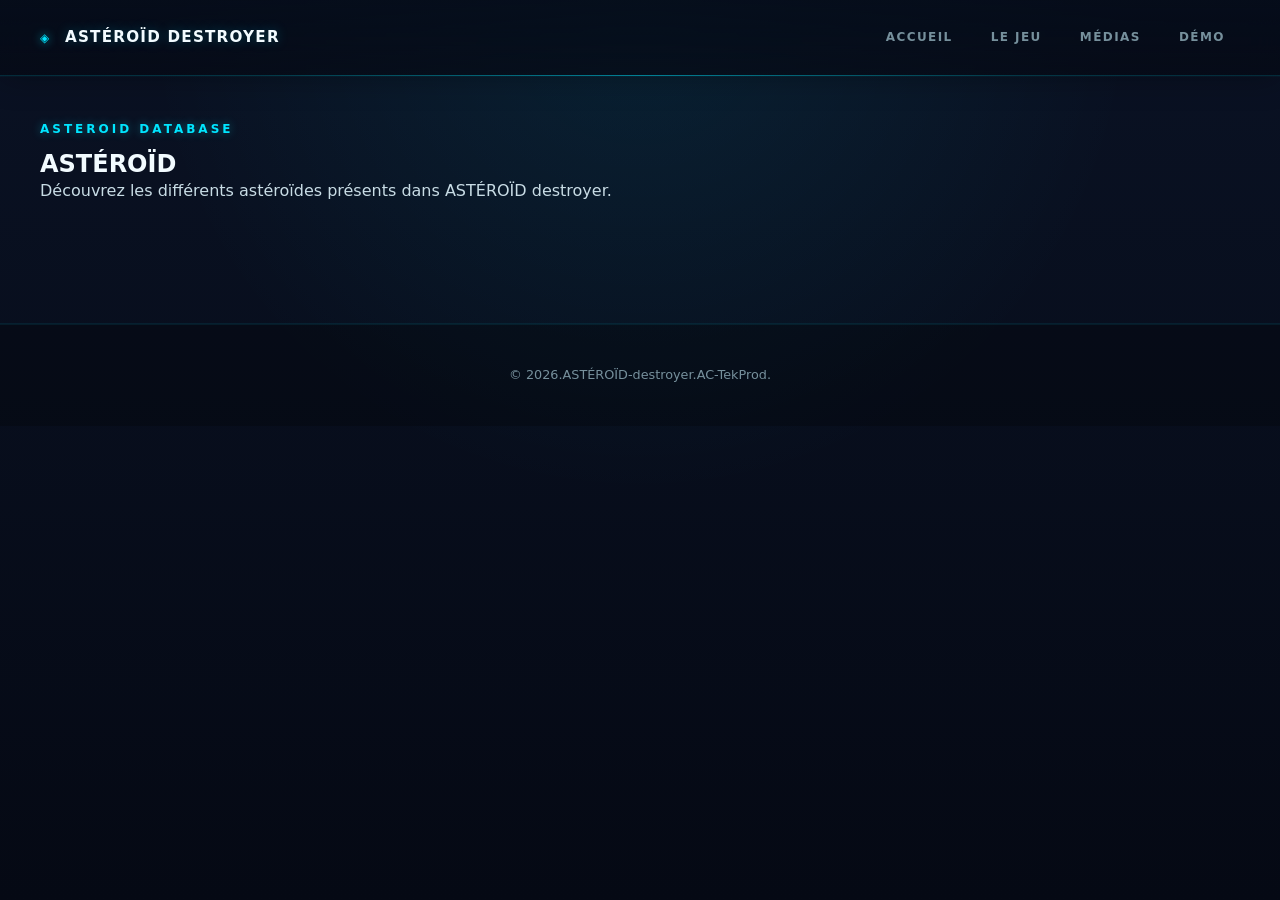
==== asteroid.html @ 6169c310 "Create asteroid.html" ====
<!DOCTYPE html>
<html lang="fr">

<head>

    <meta charset="UTF-8">

    <meta
        name="viewport"
        content="width=device-width, initial-scale=1.0"
    >

    <meta
        name="description"
        content="Découvrez les éléments et l'univers des astéroïdes d'Astéroïd Destroyer."
    >

    <title>Astéroïdes — ASTÉROÏD destroyer</title>

    <link
        rel="stylesheet"
        href="css/style.css"
    >

    <link
        rel="stylesheet"
        href="css/responsive.css"
    >

</head>


<body>

    <!-- NAVIGATION -->

    <header id="header">

        <nav class="navbar">

            <a
                href="index.html"
                class="logo"
            >
                ASTÉROÏD destroyer
            </a>


            <button
                class="menu-toggle"
                type="button"
                aria-label="Ouvrir le menu"
                aria-expanded="false"
                aria-controls="main-menu"
            >
                <span></span>
                <span></span>
                <span></span>
            </button>


            <div
                class="nav-menu"
                id="main-menu"
            >

                <a
                    href="index.html"
                    class="nav-link"
                >
                    Accueil
                </a>

                <a
                    href="jeu.html"
                    class="nav-link"
                >
                    Le jeu
                </a>

                <a
                    href="medias.html"
                    class="nav-link"
                >
                    Médias
                </a>

                <a
                    href="demo.html"
                    class="nav-link"
                >
                    Démo
                </a>

            </div>

        </nav>

    </header>


    <!-- CONTENU -->

    <main>

        <section id="asteroid-page">

            <div class="section-content">

                <p class="section-label">
                    ASTEROID DATABASE
                </p>

                <h1>
                    ASTÉROÏD
                </h1>

                <p>
                    Découvrez les différents
                    astéroïdes présents dans
                    ASTÉROÏD destroyer.
                </p>

            </div>

        </section>

    </main>


    <!-- FOOTER -->

    <footer id="footer">

        <p>
            © 2026.ASTÉROÏD-destroyer.AC-TekProd.
        </p>

    </footer>


    <script
        type="module"
        src="js/main.js"
    ></script>

</body>

</html>
---- css/style.css ----
/* =========================================================
   ASTEROIDE.DESTROYER
   DESIGN GLOBAL
   ========================================================= */


/* =========================================================
   1. VARIABLES VISUELLES
   ========================================================= */

:root {

    /* Couleurs principales */
    --color-space: #050914;
    --color-space-light: #0a1224;

    --color-cyan: #00e5ff;
    --color-cyan-light: #8ff7ff;
    --color-cyan-dark: #007c91;

    --color-white: #f2fbff;
    --color-text: #c8dce5;
    --color-text-muted: #76909c;

    /* Astéroïdes */
    --color-asteroid: #ff6a00;
    --color-asteroid-light: #ffb347;

    /* Danger */
    --color-danger: #ff304f;
    --color-danger-light: #ff6b7f;

    /* Bonus */
    --color-bonus: #39ff88;
    --color-bonus-light: #9affc2;

    /* Interface */
    --color-border: rgba(0, 229, 255, 0.25);
    --color-border-strong: rgba(0, 229, 255, 0.55);

    --color-glass: rgba(7, 18, 34, 0.72);
    --color-glass-light: rgba(15, 35, 55, 0.55);

    /* Ombres / Glow */
    --glow-cyan:
        0 0 10px rgba(0, 229, 255, 0.35),
        0 0 30px rgba(0, 229, 255, 0.15);

    --glow-danger:
        0 0 10px rgba(255, 48, 79, 0.4),
        0 0 30px rgba(255, 48, 79, 0.15);

    --glow-asteroid:
        0 0 12px rgba(255, 106, 0, 0.4),
        0 0 30px rgba(255, 106, 0, 0.15);

    /* Typographie */
    --font-main:
        Inter,
        system-ui,
        -apple-system,
        BlinkMacSystemFont,
        "Segoe UI",
        sans-serif;

    /* Dimensions */
    --content-width: 1200px;

    --header-height: 76px;

    --radius-small: 6px;
    --radius-medium: 12px;
    --radius-large: 20px;

    /* Transitions */
    --transition-fast: 0.2s ease;
    --transition-normal: 0.35s ease;
}


/* =========================================================
   2. RESET
   ========================================================= */

* {
    margin: 0;
    padding: 0;
    box-sizing: border-box;
}


html {
    scroll-behavior: smooth;
}


body {
    min-height: 100vh;

    background:
        radial-gradient(
            circle at 50% 0%,
            rgba(0, 229, 255, 0.08),
            transparent 45%
        ),
        linear-gradient(
            180deg,
            var(--color-space-light),
            var(--color-space)
        );

    color: var(--color-text);

    font-family: var(--font-main);

    line-height: 1.6;

    overflow-x: hidden;
}


/* =========================================================
   3. ELEMENTS GÉNÉRAUX
   ========================================================= */

img {
    display: block;
    max-width: 100%;
}


a {
    color: inherit;
    text-decoration: none;
}


button,
a {
    -webkit-tap-highlight-color: transparent;
}


button {
    font: inherit;
}


/* =========================================================
   4. CONTENEUR GLOBAL
   ========================================================= */

.section-content {
    width: min(
        calc(100% - 40px),
        var(--content-width)
    );

    margin: 0 auto;
}


/* =========================================================
   5. SECTIONS
   ========================================================= */

main section {
    position: relative;

    padding: 120px 0;

    border-bottom:
        1px solid rgba(0, 229, 255, 0.08);
}


/* =========================================================
   6. TITRES
   ========================================================= */

.section-label {
    margin-bottom: 12px;

    color: var(--color-cyan);

    font-size: 0.75rem;

    font-weight: 700;

    letter-spacing: 0.25em;

    text-transform: uppercase;

    text-shadow:
        0 0 10px rgba(0, 229, 255, 0.4);
}


h1,
h2,
h3 {
    color: var(--color-white);

    line-height: 1.1;
}


h2 {
    margin-bottom: 40px;

    font-size: clamp(
        2rem,
        5vw,
        3.5rem
    );
}


/* =========================================================
   7. BOUTONS
   ========================================================= */

.btn {
    display: inline-flex;

    align-items: center;
    justify-content: center;

    min-height: 48px;

    padding: 12px 24px;

    border:
        1px solid var(--color-border-strong);

    border-radius: var(--radius-small);

    background:
        rgba(0, 229, 255, 0.08);

    color: var(--color-white);

    font-size: 0.85rem;

    font-weight: 700;

    letter-spacing: 0.08em;

    text-transform: uppercase;

    transition:
        background var(--transition-normal),
        border-color var(--transition-normal),
        box-shadow var(--transition-normal),
        transform var(--transition-normal);
}


.btn:hover {
    background:
        rgba(0, 229, 255, 0.16);

    border-color:
        var(--color-cyan);

    box-shadow:
        var(--glow-cyan);

    transform:
        translateY(-2px);
}


.btn-secondary {
    background:
        rgba(255, 255, 255, 0.03);

    border-color:
        rgba(255, 255, 255, 0.18);
}


/* =========================================================
   8. HERO
   ========================================================= */

#hero {
    min-height: 100vh;

    display: flex;

    align-items: center;

    justify-content: center;

    text-align: center;

    overflow: hidden;

    position: relative;

    padding-top: 140px;

    padding-bottom: 100px;

    background:
        radial-gradient(
            circle at 50% 38%,
            rgba(0, 229, 255, 0.13),
            transparent 25%
        ),
        radial-gradient(
            circle at 50% 45%,
            rgba(0, 229, 255, 0.06),
            transparent 48%
        ),
        radial-gradient(
            circle at 15% 80%,
            rgba(0, 229, 255, 0.05),
            transparent 25%
        ),
        radial-gradient(
            circle at 85% 20%,
            rgba(0, 229, 255, 0.04),
            transparent 25%
        );

    isolation: isolate;
}


#hero::before {
    content: "";

    position: absolute;

    top: 50%;
    left: 50%;

    width: 520px;
    height: 520px;

    border:
        1px solid rgba(0, 229, 255, 0.12);

    border-radius: 50%;

    transform:
        translate(-50%, -50%);

    box-shadow:
        0 0 60px rgba(0, 229, 255, 0.06),
        inset 0 0 60px rgba(0, 229, 255, 0.04);

    pointer-events: none;

    z-index: -1;
}


#hero::after {
    content: "";

    position: absolute;

    top: 50%;
    left: 50%;

    width: 760px;
    height: 760px;

    border:
        1px solid rgba(0, 229, 255, 0.04);

    border-radius: 50%;

    transform:
        translate(-50%, -50%);

    box-shadow:
        0 0 100px rgba(0, 229, 255, 0.05);

    pointer-events: none;

    z-index: -1;
}


.hero-content {
    width: min(
        1000px,
        calc(100% - 40px)
    );

    margin: 0 auto;

    position: relative;

    z-index: 2;

    animation:
        hero-enter 1.2s ease-out both;
}


.hero-label {
    margin-bottom: 18px;

    color: var(--color-cyan);

    font-size: 0.8rem;

    font-weight: 700;

    letter-spacing: 0.35em;

    text-transform: uppercase;

    text-shadow:
        0 0 10px rgba(0, 229, 255, 0.6),
        0 0 30px rgba(0, 229, 255, 0.3);
}


.hero-content h1 {
    margin-bottom: 26px;

    color: var(--color-white);

    font-size: clamp(
        3.5rem,
        10vw,
        8rem
    );

    letter-spacing: -0.05em;

    line-height: 0.9;

    text-shadow:
        0 0 15px rgba(0, 229, 255, 0.4),
        0 0 40px rgba(0, 229, 255, 0.25),
        0 0 90px rgba(0, 229, 255, 0.12);

    animation:
        hero-title-glow 4s ease-in-out infinite;
}


.hero-content h1 span {
    display: block;

    line-height: 1;
}


.hero-content h1 span:first-child {
    margin-left: 0;

    font-size: 85%;
}


.hero-content h1 span:last-child {
    margin-top: 4px;

    margin-left: 280px;

    color: var(--color-cyan);

    font-size: 35%;

    letter-spacing: 0.02em;

    text-shadow:
        0 0 10px rgba(0, 229, 255, 0.7),
        0 0 30px rgba(0, 229, 255, 0.5),
        0 0 60px rgba(0, 229, 255, 0.25);
}


.hero-description {
    max-width: 620px;

    margin: 0 auto 28px;

    color: var(--color-text);

    font-size: 1.05rem;

    line-height: 1.8;

    text-shadow:
        0 0 15px rgba(0, 0, 0, 0.5);
}


.hero-gameplay-label {
    margin-bottom: 16px;

    color: var(--color-cyan);

    font-size: 0.7rem;

    font-weight: 700;

    letter-spacing: 0.28em;

    text-transform: uppercase;

    text-shadow:
        0 0 10px rgba(0, 229, 255, 0.6),
        0 0 25px rgba(0, 229, 255, 0.25);
}


.hero-actions {
    display: flex;

    flex-wrap: wrap;

    justify-content: center;

    gap: 14px;

    margin-top: 28px;
}


@keyframes hero-enter {

    from {
        opacity: 0;

        transform:
            translateY(30px)
            scale(0.97);
    }

    to {
        opacity: 1;

        transform:
            translateY(0)
            scale(1);
    }

}


@keyframes hero-title-glow {

    0%,
    100% {
        filter:
            brightness(1);
    }

    50% {
        filter:
            brightness(1.12);
    }

}


@media (max-width: 600px) {

    #hero {
        padding-top: 120px;

        padding-bottom: 80px;
    }


    #hero::before {
        width: 320px;
        height: 320px;
    }


    #hero::after {
        width: 500px;
        height: 500px;
    }


    .hero-content h1 span:last-child {
        margin-left: 160px;
    }


    .hero-description {
        font-size: 0.95rem;
    }

}



/* =========================================================
   9. VIDÉO
   ========================================================= */

.video-placeholder {

    width: 640px;
    height: 360px;

    margin-left: auto;
    margin-right: auto;

}



/* =========================================================
   10. CONCEPT
   ========================================================= */

#concept {
    overflow: hidden;

    background:
        linear-gradient(
            180deg,
            rgba(0, 229, 255, 0.015),
            transparent 35%,
            rgba(0, 229, 255, 0.025)
        );
}


.concept-flow {
    display: grid;

    grid-template-columns:
        repeat(3, 1fr);

    gap: 24px;
}


.concept-item {
    position: relative;

    min-height: 260px;

    padding: 34px 30px;

    overflow: hidden;

    border:
        1px solid var(--color-border);

    border-radius:
        var(--radius-medium);

    background:
        linear-gradient(
            145deg,
            rgba(15, 35, 55, 0.72),
            rgba(5, 15, 28, 0.82)
        );

    backdrop-filter:
        blur(12px);

    -webkit-backdrop-filter:
        blur(12px);

    box-shadow:
        inset 0 1px 0 rgba(255, 255, 255, 0.025),
        0 15px 40px rgba(0, 0, 0, 0.18);

    transition:
        border-color var(--transition-normal),
        box-shadow var(--transition-normal),
        transform var(--transition-normal);
}


.concept-item::before {
    content: "";

    position: absolute;

    top: 0;
    left: 0;

    width: 100%;
    height: 2px;

    background:
        linear-gradient(
            90deg,
            transparent,
            var(--color-cyan),
            transparent
        );

    box-shadow:
        0 0 15px rgba(0, 229, 255, 0.7);

    opacity: 0.35;

    transition:
        opacity var(--transition-normal);
}


.concept-item::after {
    content: "";

    position: absolute;

    right: -80px;
    bottom: -100px;

    width: 220px;
    height: 220px;

    border:
        1px solid rgba(0, 229, 255, 0.08);

    border-radius: 50%;

    box-shadow:
        0 0 40px rgba(0, 229, 255, 0.04);

    pointer-events: none;
}


.concept-item:hover {
    border-color:
        var(--color-border-strong);

    box-shadow:
        var(--glow-cyan),
        inset 0 1px 0 rgba(255, 255, 255, 0.04);

    transform:
        translateY(-8px);
}


.concept-item:hover::before {
    opacity: 1;
}

/* =========================================================
   FONDS DES CARTES CONCEPT
   ========================================================= */

.concept-item {
    background-size: cover;

    background-position: center;

    background-repeat: no-repeat;
}


.concept-asteroid {
    background-image:
        linear-gradient(
            rgba(5, 9, 20, 0.68),
            rgba(5, 9, 20, 0.68)
        ),
        url("../img/icon/asteroid.png");
}


.concept-orbesonic {
    background-image:
        linear-gradient(
            rgba(5, 9, 20, 0.68),
            rgba(5, 9, 20, 0.68)
        ),
        url("../img/icon/orbesonic.png");
}


.concept-defense {
    background-image:
        linear-gradient(
            rgba(5, 9, 20, 0.68),
            rgba(5, 9, 20, 0.68)
        ),
        url("../img/icon/defense.png");
}

/* =========================================================
   EFFET CLIC DES CARTES CONCEPT
   ========================================================= */

.concept-item:active {
    transform: translateY(0) scale(0.98);

    border-color:
        var(--color-cyan);

    box-shadow:
        0 0 10px rgba(0, 229, 255, 0.7),
        0 0 30px rgba(0, 229, 255, 0.3);

    transition:
        transform 0.08s ease,
        box-shadow 0.08s ease,
        border-color 0.08s ease;
}



/* =========================================================
   11. FONCTIONNALITÉS
   ========================================================= */

.features-grid {
    display: grid;

    grid-template-columns:
        repeat(3, 1fr);

    gap: 20px;
}


.feature-card {
    padding: 30px;

    border:
        1px solid var(--color-border);

    background:
        rgba(5, 15, 28, 0.75);

    transition:
        border-color var(--transition-normal),
        box-shadow var(--transition-normal);
}


.feature-card:hover {
    border-color:
        var(--color-cyan);

    box-shadow:
        var(--glow-cyan);
}


.feature-card h3 {
    margin-bottom: 12px;

    color: var(--color-cyan);
}


.feature-card p {
    color: var(--color-text-muted);
}


/* =========================================================
   12. MÉDIAS
   ========================================================= */

.media-preview-grid {
    min-height: 180px;

    margin-bottom: 30px;

    border:
        1px solid var(--color-border);

    border-radius: var(--radius-medium);

    background:
        rgba(0, 229, 255, 0.02);
}


/* =========================================================
   13. DÉMO
   ========================================================= */

#demo-preview {
    text-align: center;
}


#demo-preview .section-content {
    display: flex;

    flex-direction: column;

    align-items: center;
}


#demo-preview p {
    margin-bottom: 30px;

    color: var(--color-text-muted);
}


/* =========================================================
   14. FOOTER
   ========================================================= */

#footer {
    padding: 40px 20px;

    border-top:
        1px solid rgba(0, 229, 255, 0.08);

    background:
        rgba(0, 0, 0, 0.25);

    color: var(--color-text-muted);

    text-align: center;

    font-size: 0.8rem;
}

/* =========================================================
   NAVIGATION
   ========================================================= */

#header {
    position: fixed;

    top: 0;
    left: 0;

    width: 100%;
    height: var(--header-height);

    z-index: 1000;

    border-bottom:
        1px solid rgba(0, 229, 255, 0.14);

    background:
        linear-gradient(
            180deg,
            rgba(5, 12, 25, 0.88),
            rgba(5, 9, 20, 0.72)
        );

    backdrop-filter:
        blur(16px);

    -webkit-backdrop-filter:
        blur(16px);

    box-shadow:
        0 4px 30px rgba(0, 0, 0, 0.25),
        0 1px 0 rgba(0, 229, 255, 0.04);
}

#header::after {
    content: "";

    position: absolute;

    left: 0;
    bottom: -1px;

    width: 100%;
    height: 1px;

    background:
        linear-gradient(
            90deg,
            transparent 0%,
            rgba(0, 229, 255, 0.08) 20%,
            rgba(0, 229, 255, 0.65) 50%,
            rgba(0, 229, 255, 0.08) 80%,
            transparent 100%
        );

    opacity: 0.7;

    pointer-events: none;
}


.navbar {
    width: min(
        calc(100% - 40px),
        var(--content-width)
    );

    height: 100%;

    margin: 0 auto;

    display: flex;

    align-items: center;

    justify-content: space-between;
}


/* LOGO */

.logo {
    position: relative;

    color: var(--color-white);

    font-size: 0.95rem;

    font-weight: 800;

    letter-spacing: 0.08em;

    text-transform: uppercase;

    text-shadow:
        0 0 12px rgba(0, 229, 255, 0.25);

    transition:
        color var(--transition-normal),
        text-shadow var(--transition-normal);
}


.logo::before {
    content: "◈";

    display: inline-block;

    margin-right: 8px;

    color: var(--color-cyan);

    font-size: 0.75rem;

    text-shadow:
        0 0 10px rgba(0, 229, 255, 0.7);
}


.logo:hover {
    color: var(--color-cyan);

    text-shadow:
        var(--glow-cyan);
}


/* MENU */

.nav-menu {
    display: flex;

    align-items: center;

    gap: 8px;
}


.nav-link {
    position: relative;

    display: flex;

    align-items: center;

    min-height: 42px;

    padding: 8px 14px;

    border: 1px solid transparent;

    color: var(--color-text-muted);

    font-size: 0.75rem;

    font-weight: 700;

    letter-spacing: 0.12em;

    text-transform: uppercase;

    transition:
        color var(--transition-normal),
        background var(--transition-normal),
        border-color var(--transition-normal),
        box-shadow var(--transition-normal);
}

.nav-link::after {
    content: "";

    position: absolute;

    left: 14px;
    right: 14px;

    bottom: 2px;

    height: 1px;

    background:
        linear-gradient(
            90deg,
            transparent,
            var(--color-cyan),
            transparent
        );

    box-shadow:
        0 0 8px rgba(0, 229, 255, 0.7);

    transform:
        scaleX(0);

    transform-origin:
        center;

    transition:
        transform var(--transition-normal);
}

.nav-link:hover {
    color: var(--color-white);

    border-color:
        rgba(0, 229, 255, 0.12);

    background:
        rgba(0, 229, 255, 0.035);

    box-shadow:
        inset 0 0 15px rgba(0, 229, 255, 0.025);
}


.nav-link.active {
    color:
        var(--color-cyan);

    text-shadow:
        0 0 10px rgba(0, 229, 255, 0.25);
}


/* MENU MOBILE */

.menu-toggle {
    display: none;

    width: 42px;
    height: 42px;

    padding: 8px;

    border:
        1px solid var(--color-border);

    border-radius:
        var(--radius-small);

    background:
        rgba(0, 229, 255, 0.04);

    color:
        var(--color-white);

    cursor: pointer;
}


.menu-toggle span {
    display: block;

    width: 20px;
    height: 2px;

    margin: 4px auto;

    background:
        var(--color-cyan);

    box-shadow:
        0 0 6px rgba(0, 229, 255, 0.5);

    transition:
        transform var(--transition-normal),
        opacity var(--transition-normal);
}
---- css/responsive.css ----
/* =========================================================
   ASTEROIDE.DESTROYER
   RESPONSIVE DESIGN
   ========================================================= */


/* =========================================================
   TABLETTE
   ========================================================= */

@media (max-width: 900px) {

    main section {
        padding: 90px 0;
    }

    .concept-flow,
    .features-grid {
        grid-template-columns: 1fr;
    }

    .hero-content h1 {
        font-size: clamp(
            2.8rem,
            10vw,
            5rem
        );
    }
}


/* =========================================================
   MOBILE
   ========================================================= */

@media (max-width: 600px) {

    .section-content {
        width: min(
            calc(100% - 28px),
            var(--content-width)
        );
    }

    main section {
        padding: 70px 0;
    }


    /* HERO */

    #hero {
        min-height: calc(100svh - 60px);
    }

    .hero-content {
        width:
            calc(100% - 28px);
    }

    .hero-content h1 {
        font-size: clamp(
            2.5rem,
            13vw,
            4rem
        );

        word-break: break-word;
    }

    .hero-label {
        font-size: 0.7rem;

        letter-spacing: 0.2em;
    }

    .hero-description {
        font-size: 0.95rem;
    }


    /* BOUTONS */

    .hero-actions {
        flex-direction: column;

        width: 100%;
    }

    .hero-actions .btn {
        width: 100%;
    }


    /* TITRES */

    h2 {
        margin-bottom: 30px;

        font-size: clamp(
            1.9rem,
            9vw,
            2.7rem
        );
    }


    /* CARTES */

    .concept-item,
    .feature-card {
        padding: 24px;
    }


    /* VIDÉO */

.video-placeholder {
    width: 100%;
    height: auto;

    border-radius:
        var(--radius-small);
}



        /* FOOTER */

    #footer {
        padding:
            30px 15px;
    }

}



/* =========================================================
   TRÈS PETITS ÉCRANS
   ========================================================= */

@media (max-width: 380px) {

    .hero-content h1 {
        font-size: 2.3rem;
    }

    .hero-label {
        font-size: 0.65rem;
    }

    .hero-description {
        font-size: 0.9rem;
    }

    .btn {
        padding:
            11px 18px;

        font-size: 0.75rem;
    }
}


/* =========================================================
   ACCESSIBILITÉ / RÉDUCTION DES ANIMATIONS
   ========================================================= */

@media (prefers-reduced-motion: reduce) {

    html {
        scroll-behavior: auto;
    }

    *,
    *::before,
    *::after {
        animation-duration: 0.01ms !important;
        animation-iteration-count: 1 !important;
        transition-duration: 0.01ms !important;
    }
}

/* =========================================================
   NAVIGATION MOBILE
   ========================================================= */

@media (max-width: 700px) {

    #header {
        height:
            var(--header-height);
    }


    .navbar {
        width:
            calc(100% - 28px);
    }


    .menu-toggle {
        display: block;

        position: relative;

        z-index: 1002;
    }


    .nav-menu {
        position: fixed;

        top: var(--header-height);

        left: 0;

        width: 100%;

        min-height:
            calc(100svh - var(--header-height));

        padding: 30px 20px;

        display: flex;

        flex-direction: column;

        align-items: stretch;

        gap: 8px;

        background:
            rgba(5, 9, 20, 0.96);

        backdrop-filter:
            blur(18px);

        -webkit-backdrop-filter:
            blur(18px);

        border-top:
            1px solid rgba(0, 229, 255, 0.08);

        opacity: 0;

        visibility: hidden;

        pointer-events: none;

        transform:
            translateY(-10px);

        transition:
            opacity var(--transition-normal),
            visibility var(--transition-normal),
            transform var(--transition-normal);
    }


    .nav-menu.is-open {
        opacity: 1;

        visibility: visible;

        pointer-events: auto;

        transform:
            translateY(0);
    }


    .nav-link {
        min-height: 54px;

        padding: 12px 16px;

        border:
            1px solid rgba(0, 229, 255, 0.08);

        border-radius:
            var(--radius-small);

        background:
            rgba(0, 229, 255, 0.025);

        font-size: 0.8rem;
    }


    .nav-link::after {
        display: none;
    }


    .nav-link.active {
        border-color:
            rgba(0, 229, 255, 0.35);

        background:
            rgba(0, 229, 255, 0.08);
    }


    /* Animation du bouton */

    .menu-toggle.is-open span:nth-child(1) {
        transform:
            translateY(6px)
            rotate(45deg);
    }


    .menu-toggle.is-open span:nth-child(2) {
        opacity: 0;
    }


    .menu-toggle.is-open span:nth-child(3) {
        transform:
            translateY(-6px)
            rotate(-45deg);
    }


    /* Empêche le site de défiler
       lorsque le menu est ouvert */

    body.menu-open {
        overflow: hidden;
    }
}
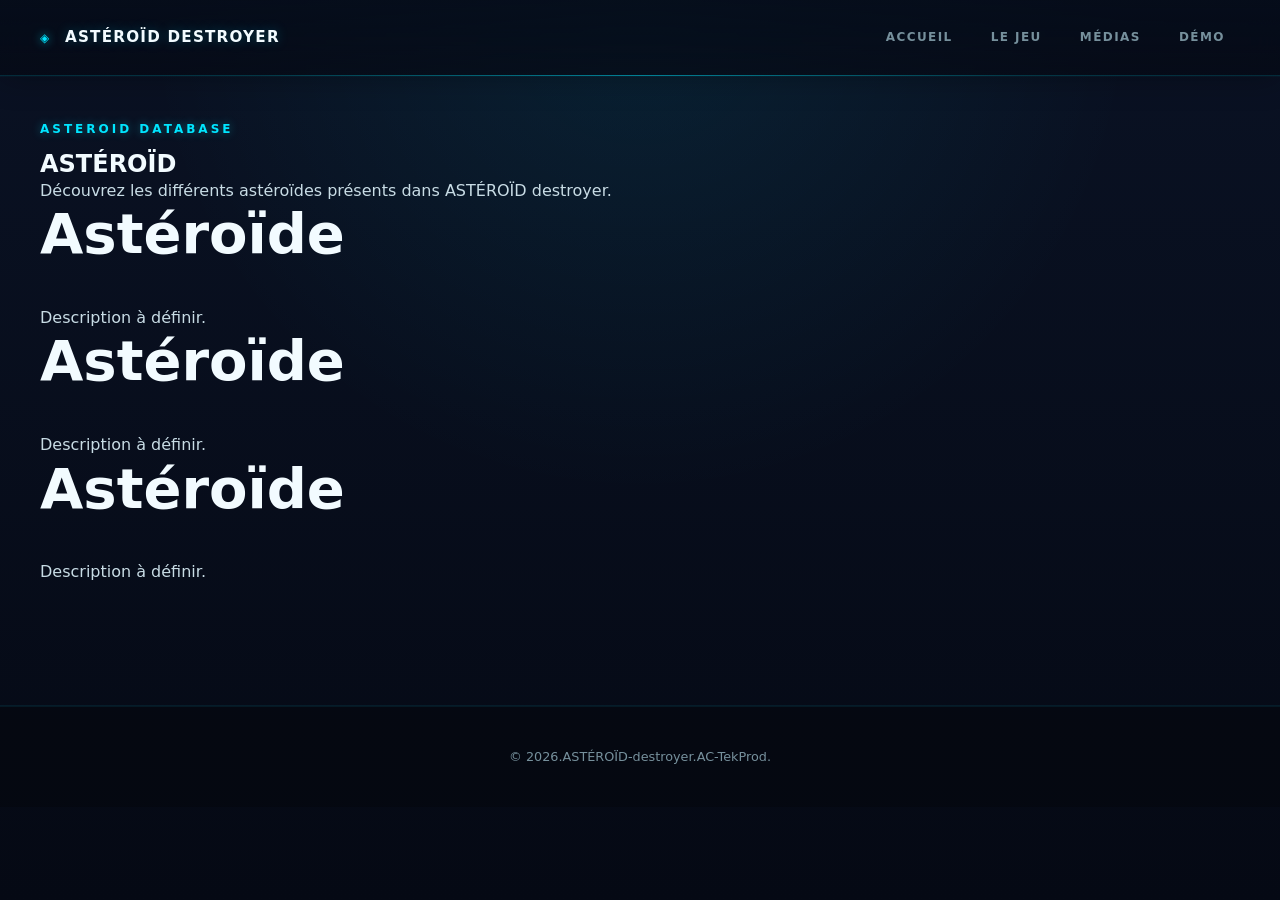
==== commit b8e66a50: "Update asteroid.html" ====
--- a/asteroid.html
+++ b/asteroid.html
@@ -105,25 +105,89 @@
 
         <section id="asteroid-page">
 
-            <div class="section-content">
-
-                <p class="section-label">
-                    ASTEROID DATABASE
-                </p>
-
-                <h1>
-                    ASTÉROÏD
-                </h1>
-
-                <p>
-                    Découvrez les différents
-                    astéroïdes présents dans
-                    ASTÉROÏD destroyer.
-                </p>
-
-            </div>
-
-        </section>
+    <div class="section-content">
+
+        <p class="section-label">
+            ASTEROID DATABASE
+        </p>
+
+        <h1>
+            ASTÉROÏD
+        </h1>
+
+        <p>
+            Découvrez les différents
+            astéroïdes présents dans
+            ASTÉROÏD destroyer.
+        </p>
+
+
+        <div class="asteroid-grid">
+
+            <article class="asteroid-card">
+
+                <div class="asteroid-card-image">
+                </div>
+
+                <div class="asteroid-card-content">
+
+                    <h2>
+                        Astéroïde
+                    </h2>
+
+                    <p>
+                        Description à définir.
+                    </p>
+
+                </div>
+
+            </article>
+
+
+            <article class="asteroid-card">
+
+                <div class="asteroid-card-image">
+                </div>
+
+                <div class="asteroid-card-content">
+
+                    <h2>
+                        Astéroïde
+                    </h2>
+
+                    <p>
+                        Description à définir.
+                    </p>
+
+                </div>
+
+            </article>
+
+
+            <article class="asteroid-card">
+
+                <div class="asteroid-card-image">
+                </div>
+
+                <div class="asteroid-card-content">
+
+                    <h2>
+                        Astéroïde
+                    </h2>
+
+                    <p>
+                        Description à définir.
+                    </p>
+
+                </div>
+
+            </article>
+
+        </div>
+
+    </div>
+
+</section>
 
     </main>
 
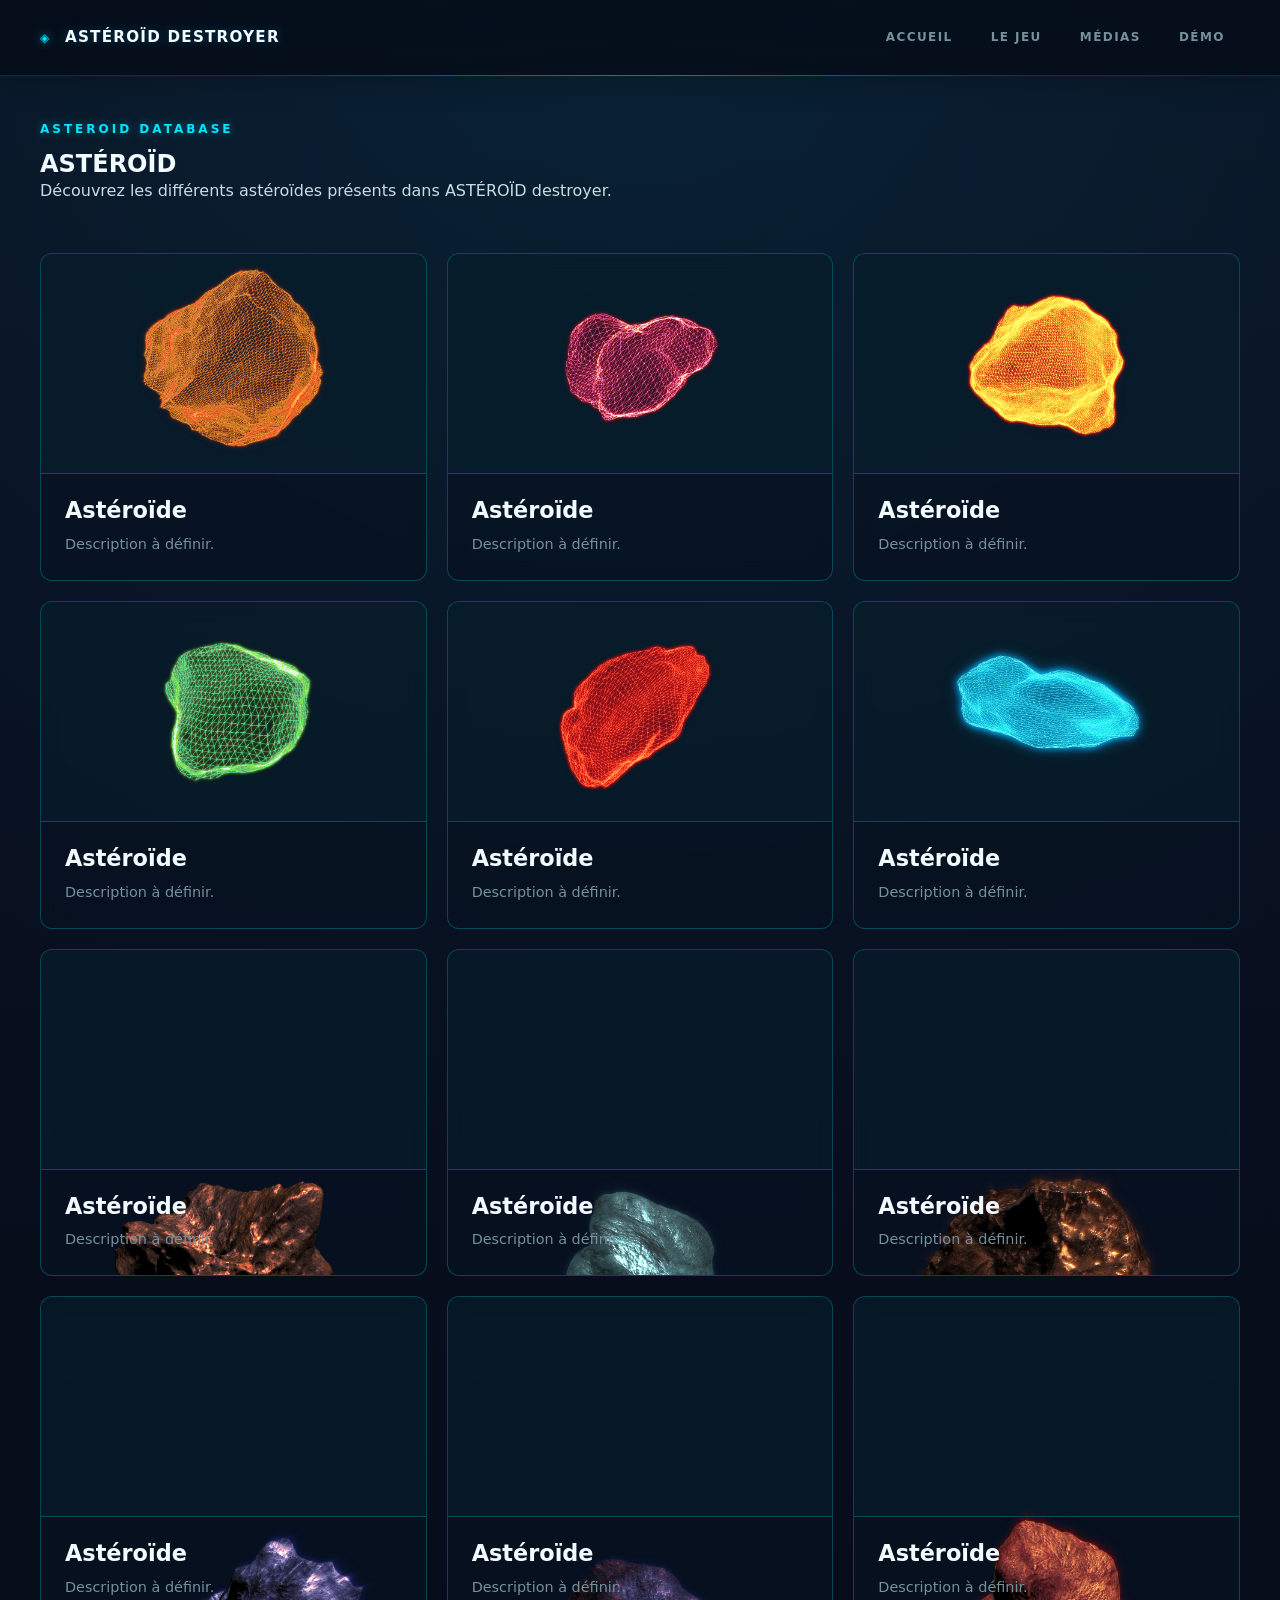
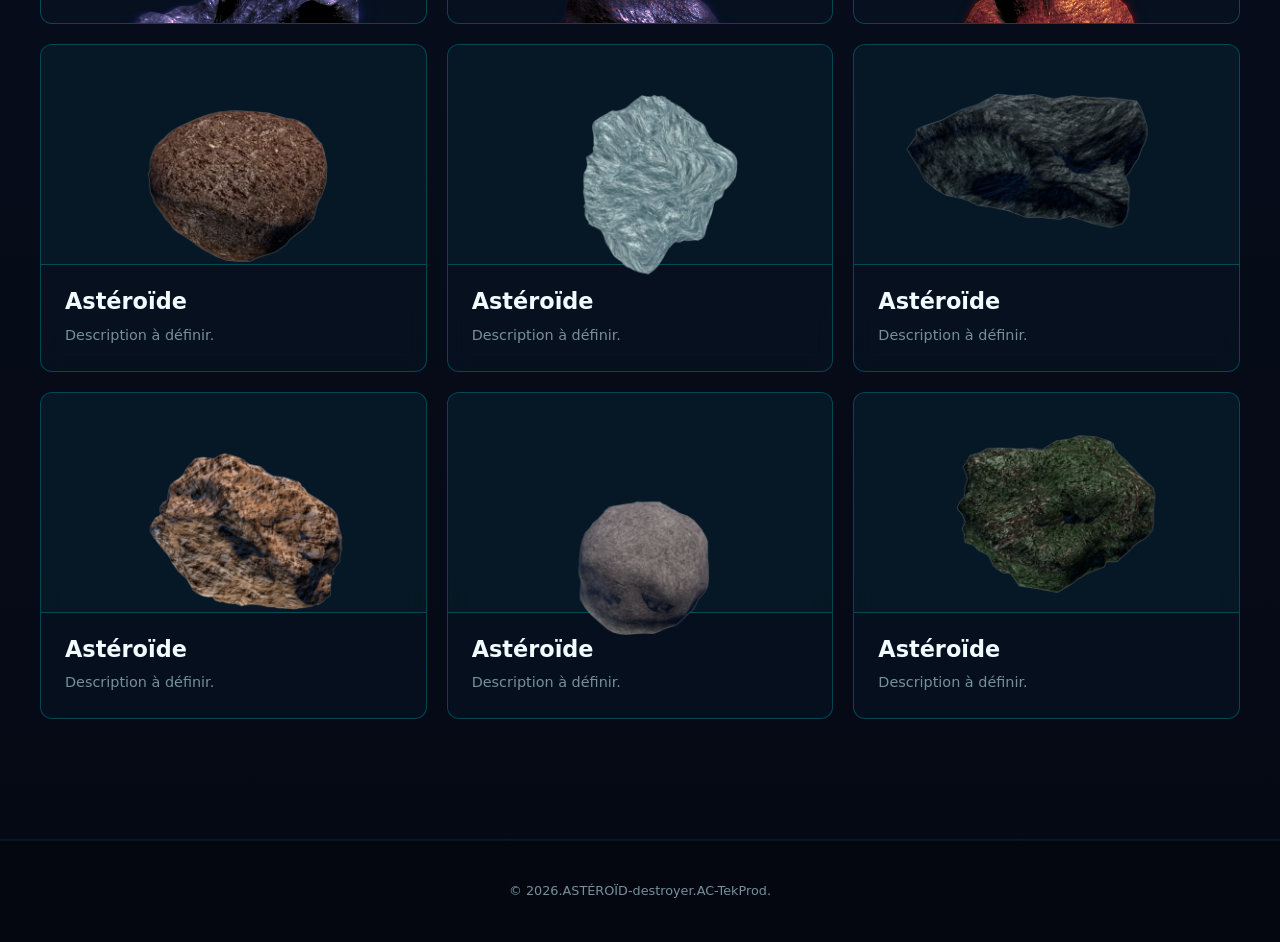
==== commit cb694501: "Update asteroid.html" ====
--- a/asteroid.html
+++ b/asteroid.html
@@ -12,7 +12,7 @@
 
     <meta
         name="description"
-        content="Découvrez les éléments et l'univers des astéroïdes d'Astéroïd Destroyer."
+        content="Découvrez les différents astéroïdes d'Astéroïd Destroyer."
     >
 
     <title>Astéroïdes — ASTÉROÏD destroyer</title>
@@ -105,89 +105,494 @@
 
         <section id="asteroid-page">
 
-    <div class="section-content">
-
-        <p class="section-label">
-            ASTEROID DATABASE
-        </p>
-
-        <h1>
-            ASTÉROÏD
-        </h1>
-
-        <p>
-            Découvrez les différents
-            astéroïdes présents dans
-            ASTÉROÏD destroyer.
-        </p>
-
-
-        <div class="asteroid-grid">
-
-            <article class="asteroid-card">
-
-                <div class="asteroid-card-image">
+            <div class="section-content">
+
+                <p class="section-label">
+                    ASTEROID DATABASE
+                </p>
+
+                <h1>
+                    ASTÉROÏD
+                </h1>
+
+                <p>
+                    Découvrez les différents
+                    astéroïdes présents dans
+                    ASTÉROÏD destroyer.
+                </p>
+
+
+                <div class="asteroid-grid">
+
+                    <article class="asteroid-card">
+
+                        <div class="asteroid-card-image">
+
+                            <img
+                                src="img/meteor/asteroid (1).png"
+                                alt="Astéroïde 1"
+                            >
+
+                        </div>
+
+                        <div class="asteroid-card-content">
+
+                            <h2>
+                                Astéroïde
+                            </h2>
+
+                            <p>
+                                Description à définir.
+                            </p>
+
+                        </div>
+
+                    </article>
+
+
+                    <article class="asteroid-card">
+
+                        <div class="asteroid-card-image">
+
+                            <img
+                                src="img/meteor/asteroid (2).png"
+                                alt="Astéroïde 2"
+                            >
+
+                        </div>
+
+                        <div class="asteroid-card-content">
+
+                            <h2>
+                                Astéroïde
+                            </h2>
+
+                            <p>
+                                Description à définir.
+                            </p>
+
+                        </div>
+
+                    </article>
+
+
+                    <article class="asteroid-card">
+
+                        <div class="asteroid-card-image">
+
+                            <img
+                                src="img/meteor/asteroid (3).png"
+                                alt="Astéroïde 3"
+                            >
+
+                        </div>
+
+                        <div class="asteroid-card-content">
+
+                            <h2>
+                                Astéroïde
+                            </h2>
+
+                            <p>
+                                Description à définir.
+                            </p>
+
+                        </div>
+
+                    </article>
+                    <article class="asteroid-card">
+
+                        <div class="asteroid-card-image">
+
+                            <img
+                                src="img/meteor/asteroid (4).png"
+                                alt="Astéroïde 4"
+                            >
+
+                        </div>
+
+                        <div class="asteroid-card-content">
+
+                            <h2>
+                                Astéroïde
+                            </h2>
+
+                            <p>
+                                Description à définir.
+                            </p>
+
+                        </div>
+
+                    </article>
+
+
+                    <article class="asteroid-card">
+
+                        <div class="asteroid-card-image">
+
+                            <img
+                                src="img/meteor/asteroid (5).png"
+                                alt="Astéroïde 5"
+                            >
+
+                        </div>
+
+                        <div class="asteroid-card-content">
+
+                            <h2>
+                                Astéroïde
+                            </h2>
+
+                            <p>
+                                Description à définir.
+                            </p>
+
+                        </div>
+
+                    </article>
+
+
+                    <article class="asteroid-card">
+
+                        <div class="asteroid-card-image">
+
+                            <img
+                                src="img/meteor/asteroid (6).png"
+                                alt="Astéroïde 6"
+                            >
+
+                        </div>
+
+                        <div class="asteroid-card-content">
+
+                            <h2>
+                                Astéroïde
+                            </h2>
+
+                            <p>
+                                Description à définir.
+                            </p>
+
+                        </div>
+
+                    </article>
+
+
+                    <article class="asteroid-card">
+
+                        <div class="asteroid-card-image">
+
+                            <img
+                                src="img/meteor/asteroid (7).png"
+                                alt="Astéroïde 7"
+                            >
+
+                        </div>
+
+                        <div class="asteroid-card-content">
+
+                            <h2>
+                                Astéroïde
+                            </h2>
+
+                            <p>
+                                Description à définir.
+                            </p>
+
+                        </div>
+
+                    </article>
+
+
+                    <article class="asteroid-card">
+
+                        <div class="asteroid-card-image">
+
+                            <img
+                                src="img/meteor/asteroid (8).png"
+                                alt="Astéroïde 8"
+                            >
+
+                        </div>
+
+                        <div class="asteroid-card-content">
+
+                            <h2>
+                                Astéroïde
+                            </h2>
+
+                            <p>
+                                Description à définir.
+                            </p>
+
+                        </div>
+
+                    </article>
+
+
+                    <article class="asteroid-card">
+
+                        <div class="asteroid-card-image">
+
+                            <img
+                                src="img/meteor/asteroid (9).png"
+                                alt="Astéroïde 9"
+                            >
+
+                        </div>
+
+                        <div class="asteroid-card-content">
+
+                            <h2>
+                                Astéroïde
+                            </h2>
+
+                            <p>
+                                Description à définir.
+                            </p>
+
+                        </div>
+
+                    </article>
+
+
+                    <article class="asteroid-card">
+
+                        <div class="asteroid-card-image">
+
+                            <img
+                                src="img/meteor/asteroid (10).png"
+                                alt="Astéroïde 10"
+                            >
+
+                        </div>
+
+                        <div class="asteroid-card-content">
+
+                            <h2>
+                                Astéroïde
+                            </h2>
+
+                            <p>
+                                Description à définir.
+                            </p>
+
+                        </div>
+
+                    </article>
+
+
+                    <article class="asteroid-card">
+
+                        <div class="asteroid-card-image">
+
+                            <img
+                                src="img/meteor/asteroid (11).png"
+                                alt="Astéroïde 11"
+                            >
+
+                        </div>
+
+                        <div class="asteroid-card-content">
+
+                            <h2>
+                                Astéroïde
+                            </h2>
+
+                            <p>
+                                Description à définir.
+                            </p>
+
+                        </div>
+
+                    </article>
+
+
+                    <article class="asteroid-card">
+
+                        <div class="asteroid-card-image">
+
+                            <img
+                                src="img/meteor/asteroid (12).png"
+                                alt="Astéroïde 12"
+                            >
+
+                        </div>
+
+                        <div class="asteroid-card-content">
+
+                            <h2>
+                                Astéroïde
+                            </h2>
+
+                            <p>
+                                Description à définir.
+                            </p>
+
+                        </div>
+
+                    </article>
+                    <article class="asteroid-card">
+
+                        <div class="asteroid-card-image">
+
+                            <img
+                                src="img/meteor/asteroid (13).png"
+                                alt="Astéroïde 13"
+                            >
+
+                        </div>
+
+                        <div class="asteroid-card-content">
+
+                            <h2>
+                                Astéroïde
+                            </h2>
+
+                            <p>
+                                Description à définir.
+                            </p>
+
+                        </div>
+
+                    </article>
+
+
+                    <article class="asteroid-card">
+
+                        <div class="asteroid-card-image">
+
+                            <img
+                                src="img/meteor/asteroid (14).png"
+                                alt="Astéroïde 14"
+                            >
+
+                        </div>
+
+                        <div class="asteroid-card-content">
+
+                            <h2>
+                                Astéroïde
+                            </h2>
+
+                            <p>
+                                Description à définir.
+                            </p>
+
+                        </div>
+
+                    </article>
+
+
+                    <article class="asteroid-card">
+
+                        <div class="asteroid-card-image">
+
+                            <img
+                                src="img/meteor/asteroid (15).png"
+                                alt="Astéroïde 15"
+                            >
+
+                        </div>
+
+                        <div class="asteroid-card-content">
+
+                            <h2>
+                                Astéroïde
+                            </h2>
+
+                            <p>
+                                Description à définir.
+                            </p>
+
+                        </div>
+
+                    </article>
+
+
+                    <article class="asteroid-card">
+
+                        <div class="asteroid-card-image">
+
+                            <img
+                                src="img/meteor/asteroid (16).png"
+                                alt="Astéroïde 16"
+                            >
+
+                        </div>
+
+                        <div class="asteroid-card-content">
+
+                            <h2>
+                                Astéroïde
+                            </h2>
+
+                            <p>
+                                Description à définir.
+                            </p>
+
+                        </div>
+
+                    </article>
+
+
+                    <article class="asteroid-card">
+
+                        <div class="asteroid-card-image">
+
+                            <img
+                                src="img/meteor/asteroid (17).png"
+                                alt="Astéroïde 17"
+                            >
+
+                        </div>
+
+                        <div class="asteroid-card-content">
+
+                            <h2>
+                                Astéroïde
+                            </h2>
+
+                            <p>
+                                Description à définir.
+                            </p>
+
+                        </div>
+
+                    </article>
+
+
+                    <article class="asteroid-card">
+
+                        <div class="asteroid-card-image">
+
+                            <img
+                                src="img/meteor/asteroid (18).png"
+                                alt="Astéroïde 18"
+                            >
+
+                        </div>
+
+                        <div class="asteroid-card-content">
+
+                            <h2>
+                                Astéroïde
+                            </h2>
+
+                            <p>
+                                Description à définir.
+                            </p>
+
+                        </div>
+
+                    </article>
+
+
                 </div>
 
-                <div class="asteroid-card-content">
-
-                    <h2>
-                        Astéroïde
-                    </h2>
-
-                    <p>
-                        Description à définir.
-                    </p>
-
-                </div>
-
-            </article>
-
-
-            <article class="asteroid-card">
-
-                <div class="asteroid-card-image">
-                </div>
-
-                <div class="asteroid-card-content">
-
-                    <h2>
-                        Astéroïde
-                    </h2>
-
-                    <p>
-                        Description à définir.
-                    </p>
-
-                </div>
-
-            </article>
-
-
-            <article class="asteroid-card">
-
-                <div class="asteroid-card-image">
-                </div>
-
-                <div class="asteroid-card-content">
-
-                    <h2>
-                        Astéroïde
-                    </h2>
-
-                    <p>
-                        Description à définir.
-                    </p>
-
-                </div>
-
-            </article>
-
-        </div>
-
-    </div>
-
-</section>
+            </div>
+
+        </section>
 
     </main>
 
--- a/css/style.css
+++ b/css/style.css
@@ -1197,3 +1197,93 @@
         transform var(--transition-normal),
         opacity var(--transition-normal);
 }
+
+ /* =========================================================
+   ASTEROID DATABASE
+   ========================================================= */
+
+.asteroid-grid {
+    display: grid;
+
+    grid-template-columns:
+        repeat(3, 1fr);
+
+    gap: 20px;
+
+    margin-top: 50px;
+}
+
+
+.asteroid-card {
+    position: relative;
+
+    padding: 0;
+
+    overflow: hidden;
+
+    border:
+        1px solid var(--color-border);
+
+    border-radius:
+        var(--radius-medium);
+
+    background:
+        var(--color-glass);
+
+    backdrop-filter:
+        blur(10px);
+
+    -webkit-backdrop-filter:
+        blur(10px);
+
+    transition:
+        border-color var(--transition-normal),
+        box-shadow var(--transition-normal),
+        transform var(--transition-normal);
+}
+
+
+.asteroid-card:hover {
+    border-color:
+        var(--color-border-strong);
+
+    box-shadow:
+        var(--glow-cyan);
+
+    transform:
+        translateY(-4px);
+}
+
+
+.asteroid-card-image {
+    width: 100%;
+
+    height: 220px;
+
+    background:
+        rgba(0, 229, 255, 0.03);
+
+    border-bottom:
+        1px solid var(--color-border);
+}
+
+
+.asteroid-card-content {
+    padding: 24px;
+}
+
+
+.asteroid-card-content h2 {
+    margin-bottom: 10px;
+
+    color: var(--color-white);
+
+    font-size: 1.4rem;
+}
+
+
+.asteroid-card-content p {
+    color: var(--color-text-muted);
+
+    font-size: 0.9rem;
+}
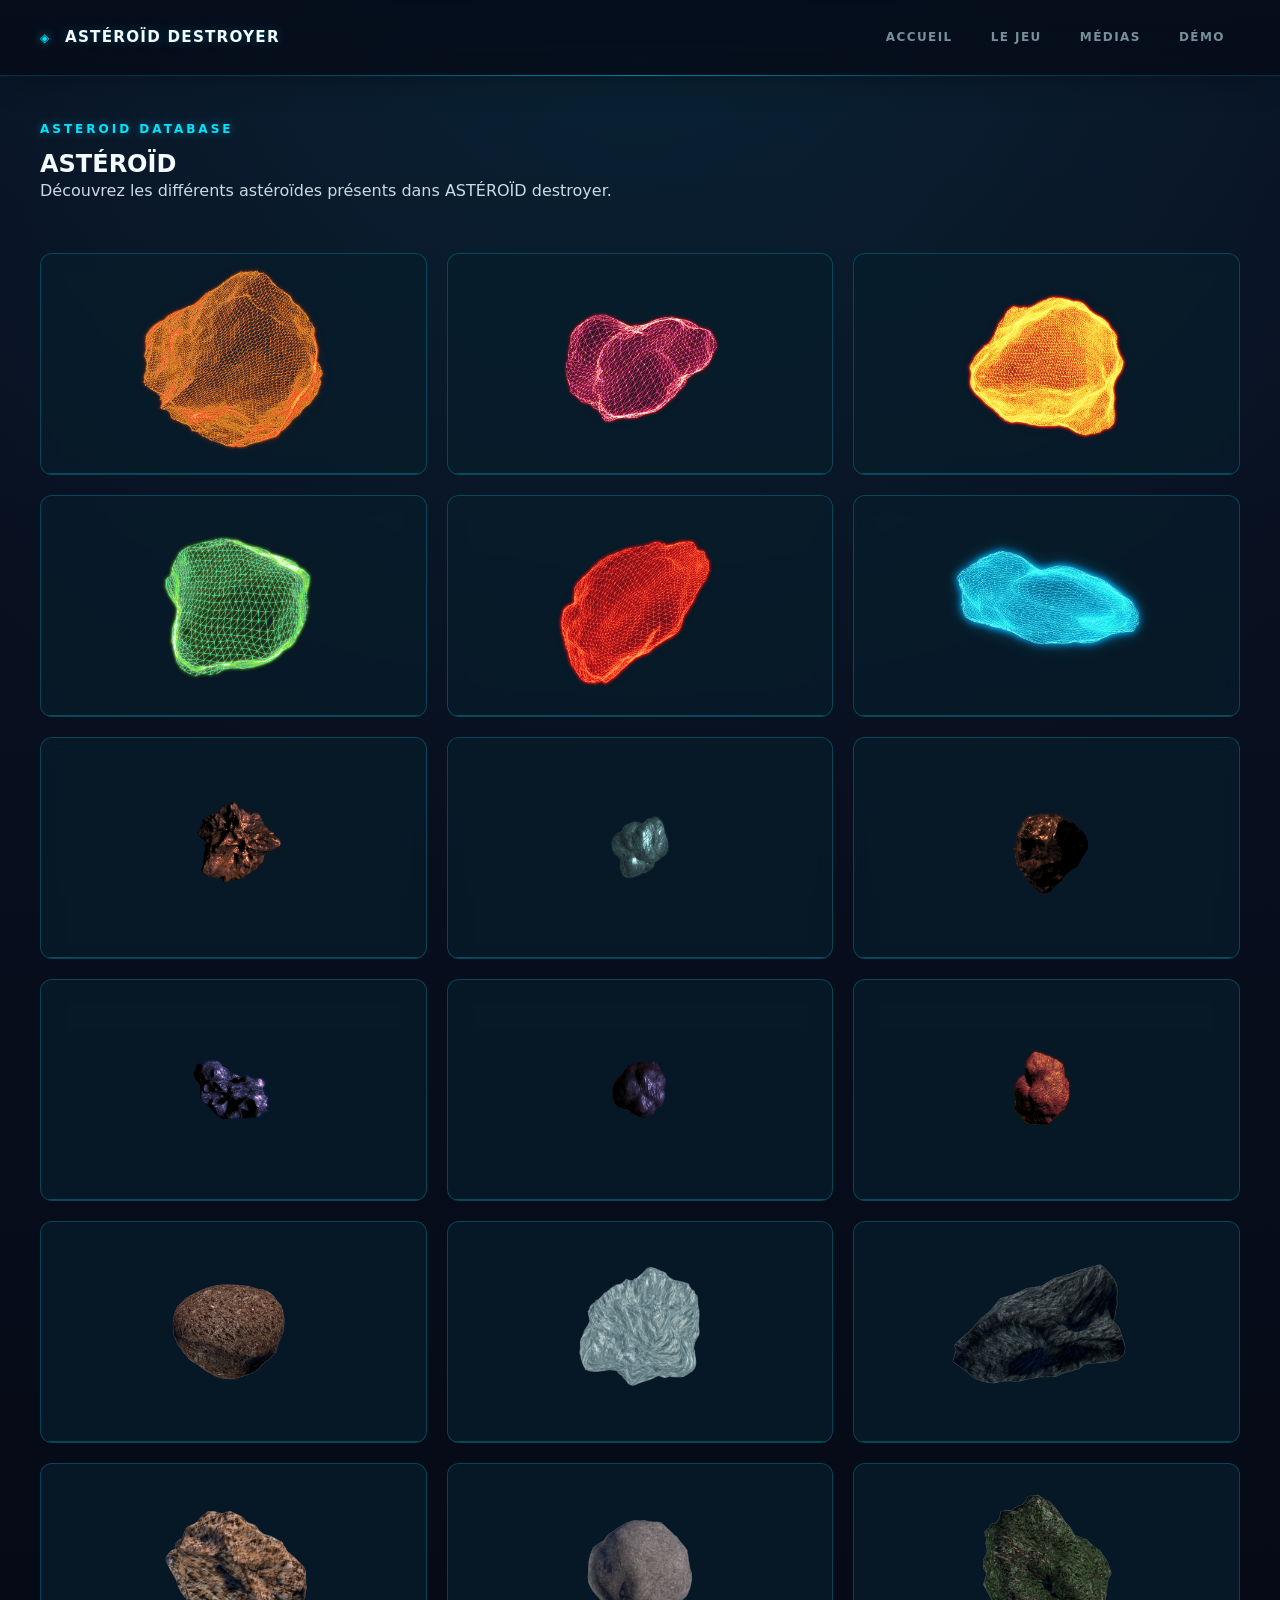
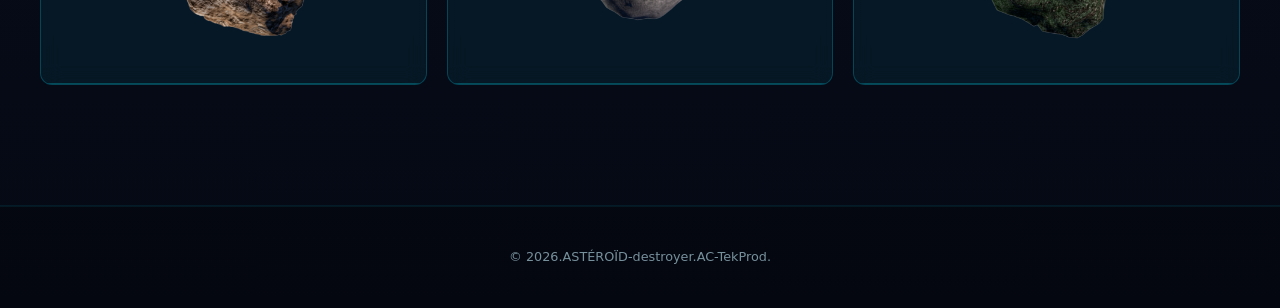
==== commit 7be45784: "Update asteroid.html" ====
--- a/asteroid.html
+++ b/asteroid.html
@@ -135,17 +135,6 @@
 
                         </div>
 
-                        <div class="asteroid-card-content">
-
-                            <h2>
-                                Astéroïde
-                            </h2>
-
-                            <p>
-                                Description à définir.
-                            </p>
-
-                        </div>
 
                     </article>
 
@@ -161,17 +150,6 @@
 
                         </div>
 
-                        <div class="asteroid-card-content">
-
-                            <h2>
-                                Astéroïde
-                            </h2>
-
-                            <p>
-                                Description à définir.
-                            </p>
-
-                        </div>
 
                     </article>
 
@@ -187,17 +165,6 @@
 
                         </div>
 
-                        <div class="asteroid-card-content">
-
-                            <h2>
-                                Astéroïde
-                            </h2>
-
-                            <p>
-                                Description à définir.
-                            </p>
-
-                        </div>
 
                     </article>
                     <article class="asteroid-card">
@@ -211,17 +178,6 @@
 
                         </div>
 
-                        <div class="asteroid-card-content">
-
-                            <h2>
-                                Astéroïde
-                            </h2>
-
-                            <p>
-                                Description à définir.
-                            </p>
-
-                        </div>
 
                     </article>
 
@@ -237,17 +193,6 @@
 
                         </div>
 
-                        <div class="asteroid-card-content">
-
-                            <h2>
-                                Astéroïde
-                            </h2>
-
-                            <p>
-                                Description à définir.
-                            </p>
-
-                        </div>
 
                     </article>
 
@@ -263,17 +208,6 @@
 
                         </div>
 
-                        <div class="asteroid-card-content">
-
-                            <h2>
-                                Astéroïde
-                            </h2>
-
-                            <p>
-                                Description à définir.
-                            </p>
-
-                        </div>
 
                     </article>
 
@@ -289,17 +223,6 @@
 
                         </div>
 
-                        <div class="asteroid-card-content">
-
-                            <h2>
-                                Astéroïde
-                            </h2>
-
-                            <p>
-                                Description à définir.
-                            </p>
-
-                        </div>
 
                     </article>
 
@@ -315,17 +238,6 @@
 
                         </div>
 
-                        <div class="asteroid-card-content">
-
-                            <h2>
-                                Astéroïde
-                            </h2>
-
-                            <p>
-                                Description à définir.
-                            </p>
-
-                        </div>
 
                     </article>
 
@@ -341,17 +253,6 @@
 
                         </div>
 
-                        <div class="asteroid-card-content">
-
-                            <h2>
-                                Astéroïde
-                            </h2>
-
-                            <p>
-                                Description à définir.
-                            </p>
-
-                        </div>
 
                     </article>
 
@@ -367,17 +268,6 @@
 
                         </div>
 
-                        <div class="asteroid-card-content">
-
-                            <h2>
-                                Astéroïde
-                            </h2>
-
-                            <p>
-                                Description à définir.
-                            </p>
-
-                        </div>
 
                     </article>
 
@@ -393,17 +283,6 @@
 
                         </div>
 
-                        <div class="asteroid-card-content">
-
-                            <h2>
-                                Astéroïde
-                            </h2>
-
-                            <p>
-                                Description à définir.
-                            </p>
-
-                        </div>
 
                     </article>
 
@@ -419,17 +298,6 @@
 
                         </div>
 
-                        <div class="asteroid-card-content">
-
-                            <h2>
-                                Astéroïde
-                            </h2>
-
-                            <p>
-                                Description à définir.
-                            </p>
-
-                        </div>
 
                     </article>
                     <article class="asteroid-card">
@@ -443,17 +311,6 @@
 
                         </div>
 
-                        <div class="asteroid-card-content">
-
-                            <h2>
-                                Astéroïde
-                            </h2>
-
-                            <p>
-                                Description à définir.
-                            </p>
-
-                        </div>
 
                     </article>
 
@@ -469,17 +326,6 @@
 
                         </div>
 
-                        <div class="asteroid-card-content">
-
-                            <h2>
-                                Astéroïde
-                            </h2>
-
-                            <p>
-                                Description à définir.
-                            </p>
-
-                        </div>
 
                     </article>
 
@@ -495,17 +341,6 @@
 
                         </div>
 
-                        <div class="asteroid-card-content">
-
-                            <h2>
-                                Astéroïde
-                            </h2>
-
-                            <p>
-                                Description à définir.
-                            </p>
-
-                        </div>
 
                     </article>
 
@@ -521,17 +356,6 @@
 
                         </div>
 
-                        <div class="asteroid-card-content">
-
-                            <h2>
-                                Astéroïde
-                            </h2>
-
-                            <p>
-                                Description à définir.
-                            </p>
-
-                        </div>
 
                     </article>
 
@@ -547,18 +371,6 @@
 
                         </div>
 
-                        <div class="asteroid-card-content">
-
-                            <h2>
-                                Astéroïde
-                            </h2>
-
-                            <p>
-                                Description à définir.
-                            </p>
-
-                        </div>
-
                     </article>
 
 
@@ -573,17 +385,6 @@
 
                         </div>
 
-                        <div class="asteroid-card-content">
-
-                            <h2>
-                                Astéroïde
-                            </h2>
-
-                            <p>
-                                Description à définir.
-                            </p>
-
-                        </div>
 
                     </article>
 
--- a/css/style.css
+++ b/css/style.css
@@ -812,7 +812,6 @@
 }
 
 
-
 /* =========================================================
    11. FONCTIONNALITÉS
    ========================================================= */
@@ -1287,3 +1286,92 @@
 
     font-size: 0.9rem;
 }
+/* =========================================================
+   DATABASE — ORBESONIC / PLATEFORMES
+   ========================================================= */
+
+.orbesonic-grid,
+.plateformes-grid {
+    display: grid;
+    grid-template-columns: repeat(3, 1fr);
+    gap: 2rem;
+    width: 100%;
+}
+
+
+/* =========================================================
+   IMAGES ORBESONIC
+   ========================================================= */
+
+.orbesonic-card-image {
+    position: relative;
+    overflow: hidden;
+}
+
+.orbesonic-card-image img {
+    display: block;
+    width: 100%;
+    height: 100%;
+    object-fit: contain;
+}
+
+
+/* =========================================================
+   TAILLE CARTES ORBESONIC
+   ========================================================= */
+
+.orbesonic-grid {
+    grid-template-columns: repeat(3, 160px);
+    gap: 20px;
+    justify-content: center;
+}
+
+.orbesonic-grid .asteroid-card {
+    width: 160px;
+    height: 160px;
+}
+
+/* =========================================================
+   CENTRAGE IMAGES ORBESONIC
+   ========================================================= */
+
+.orbesonic-grid .asteroid-card-image {
+    width: 100%;
+    height: 160px;
+
+    display: flex;
+
+    align-items: center;
+    justify-content: center;
+}
+
+.orbesonic-grid .asteroid-card-image img {
+    width: 50%;
+    height: 50%;
+
+    margin: 0;
+
+    object-fit: contain;
+}
+
+/* =========================================================
+   IMAGES PLATEFORMES
+   ========================================================= */
+
+.asteroid-card-image {
+    position: relative;
+    overflow: hidden;
+
+    width: 100%;
+    height: 220px;
+}
+
+.asteroid-card-image img {
+    display: block;
+
+    width: 100%;
+    height: 100%;
+
+    object-fit: contain;
+}
+
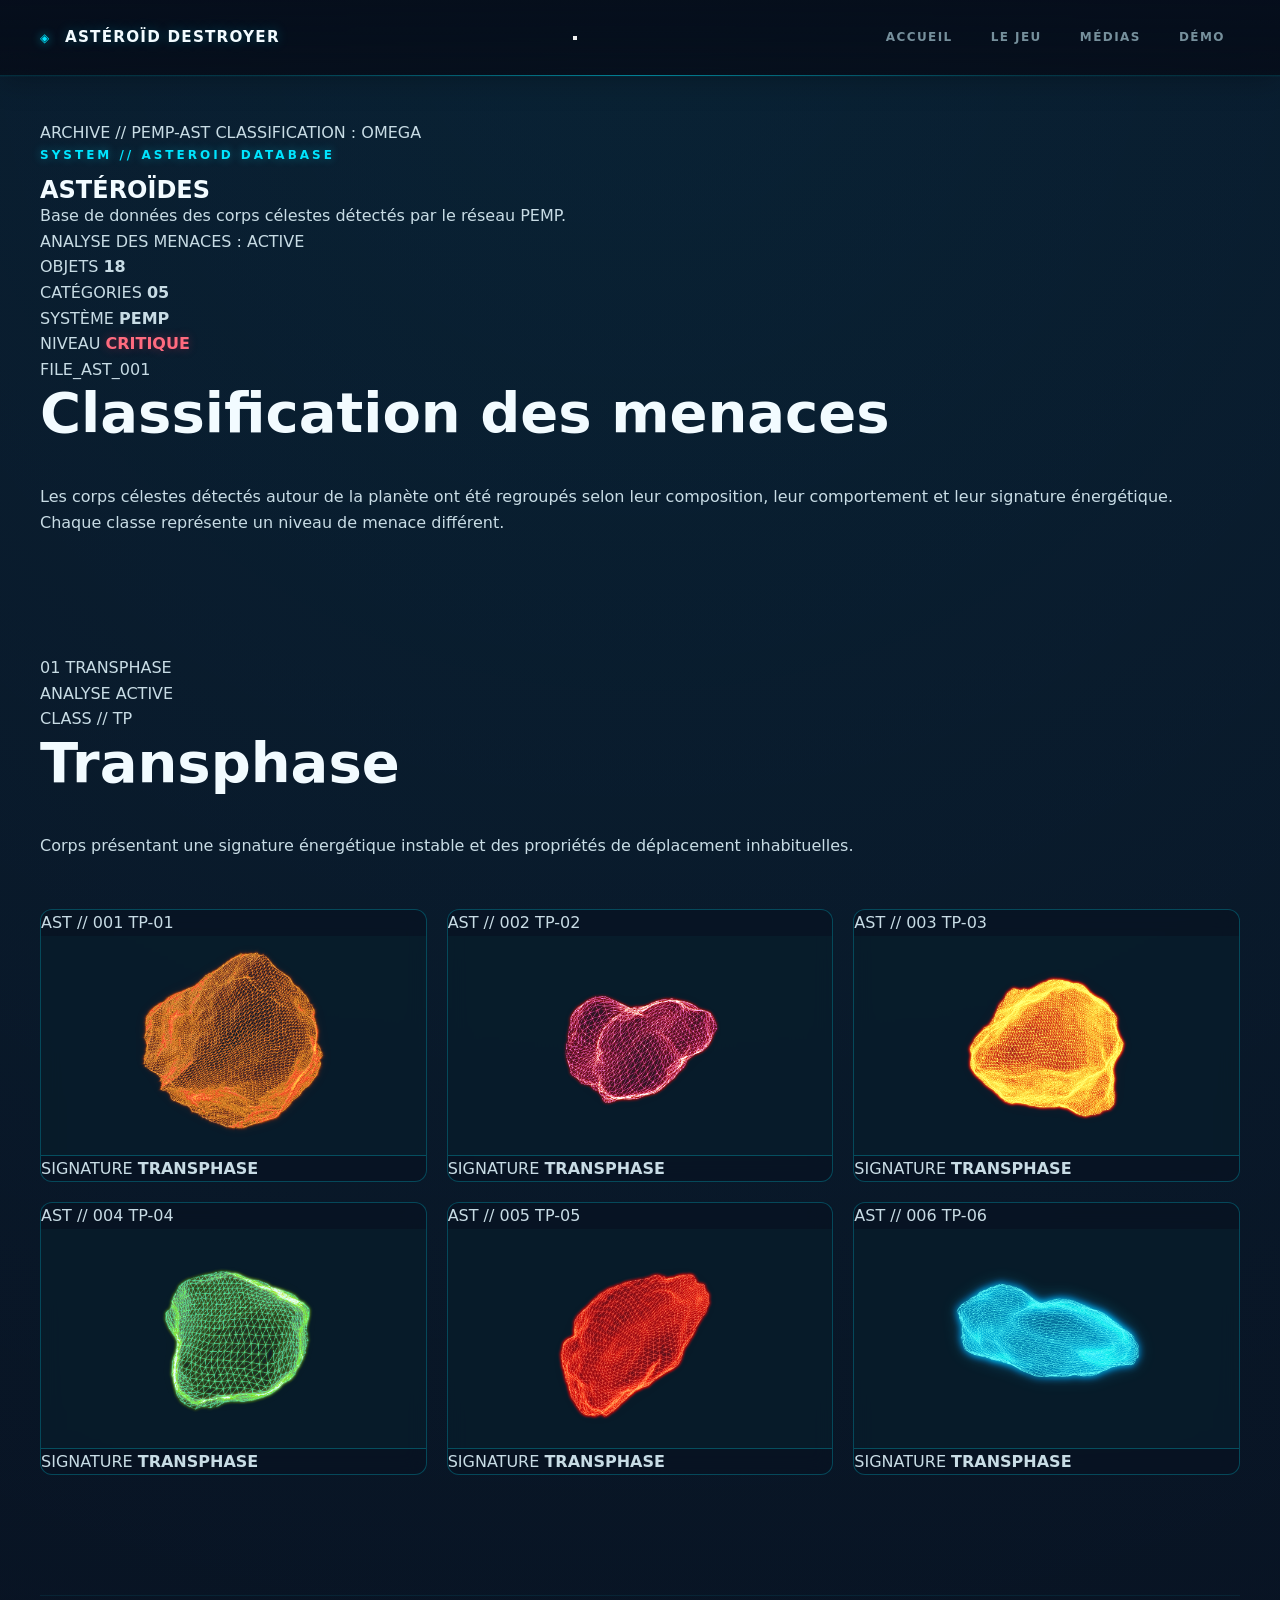
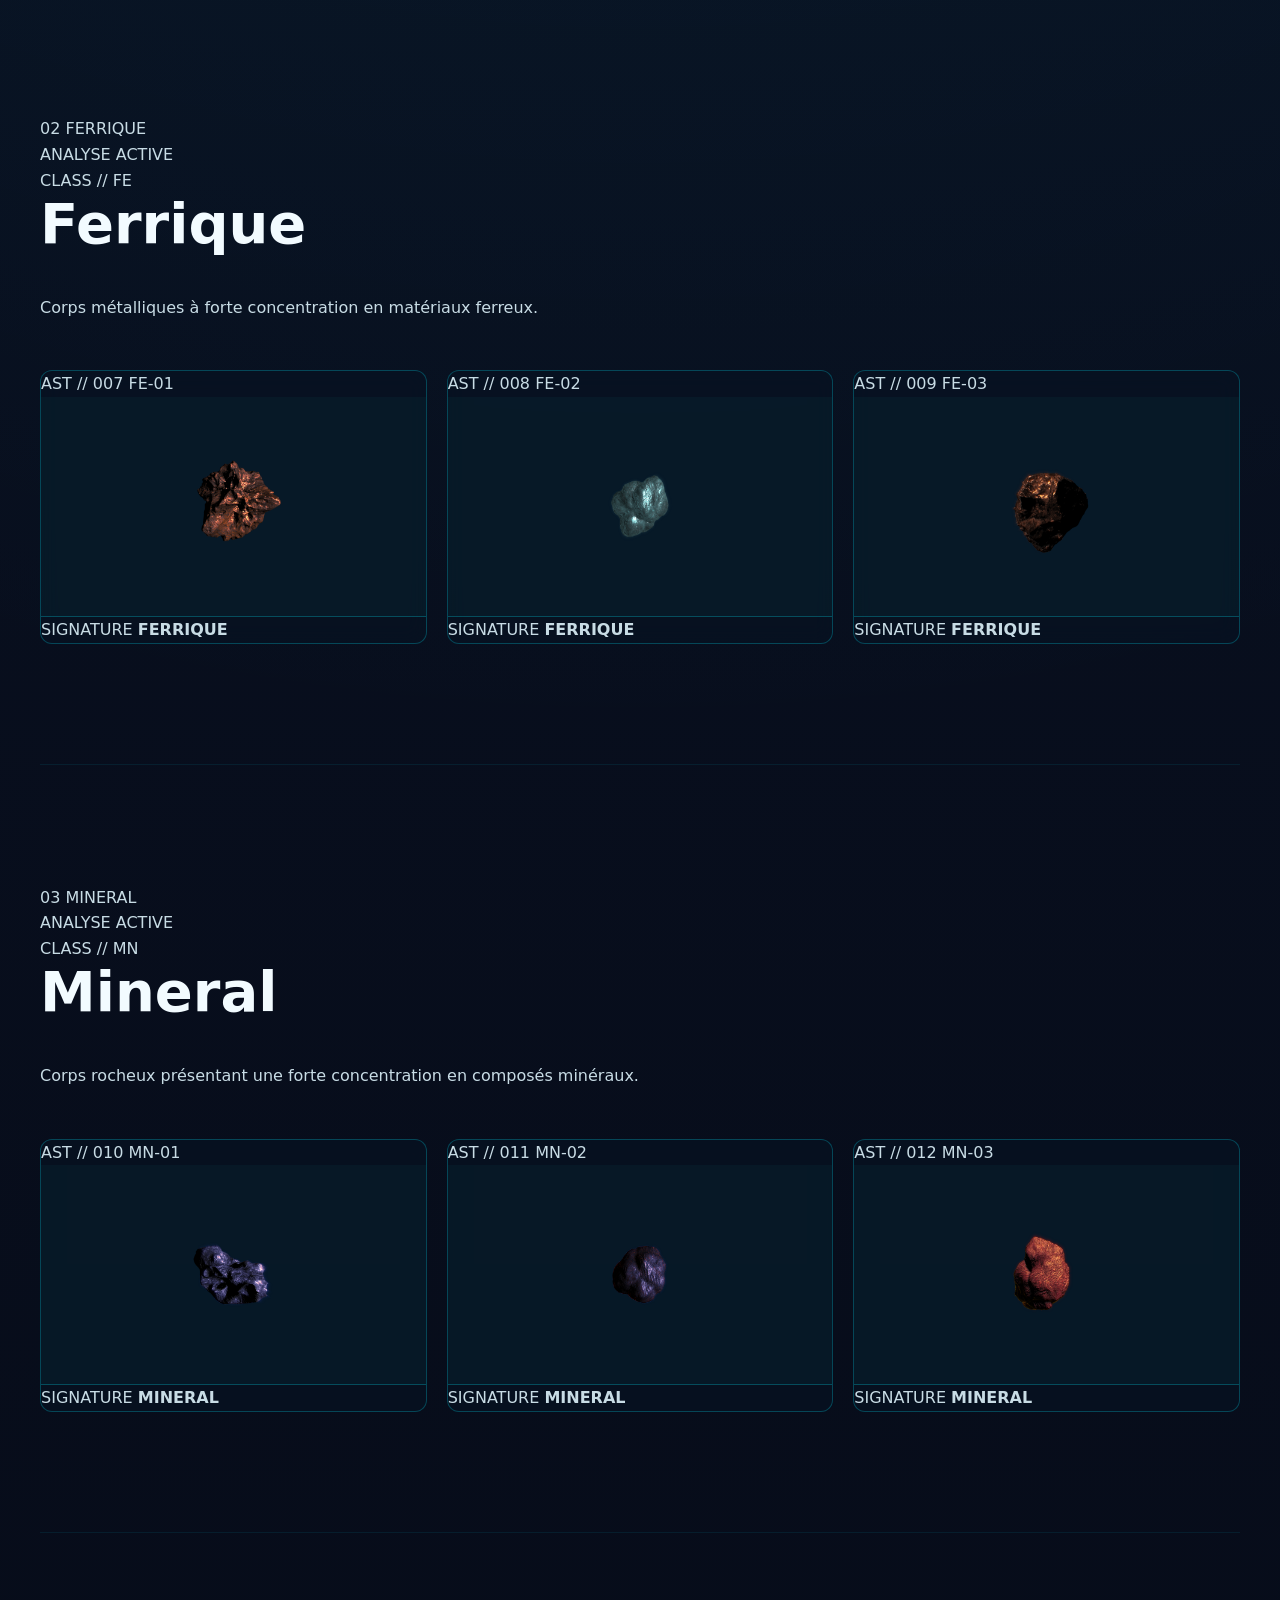
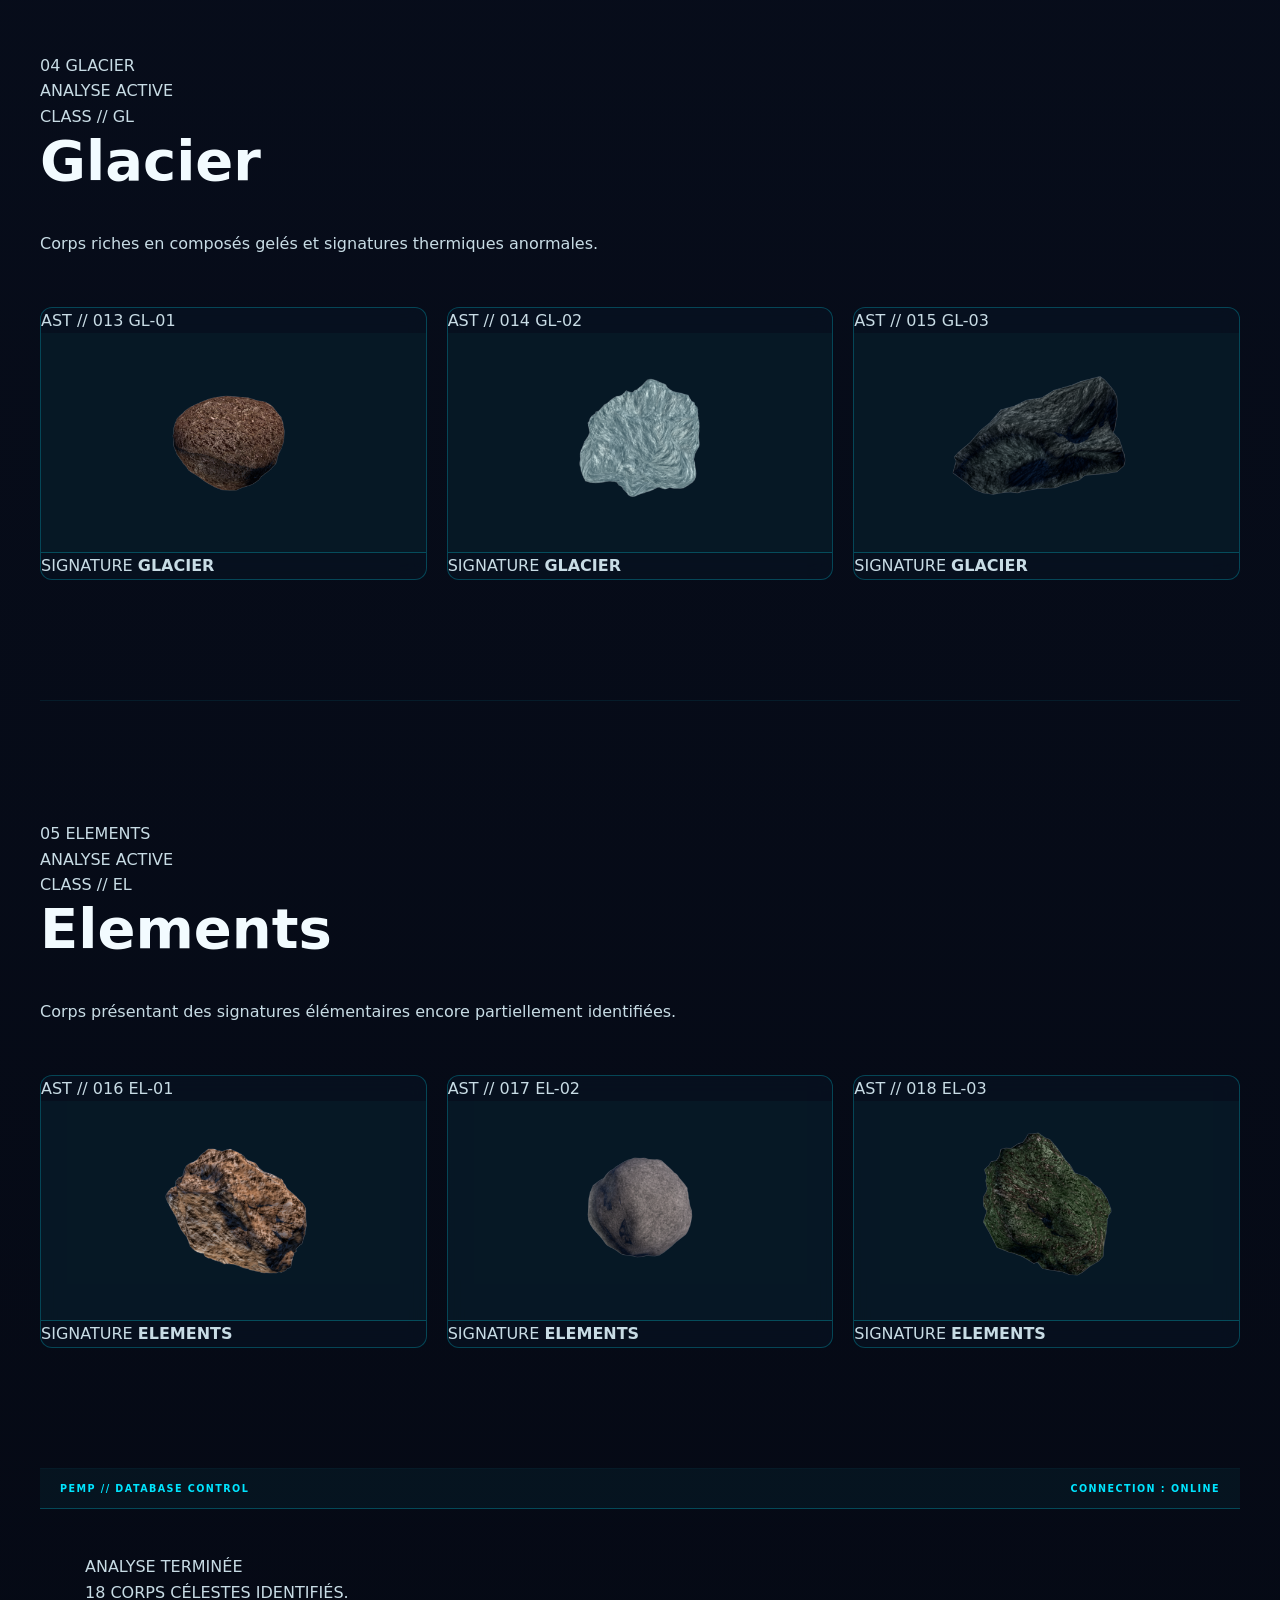
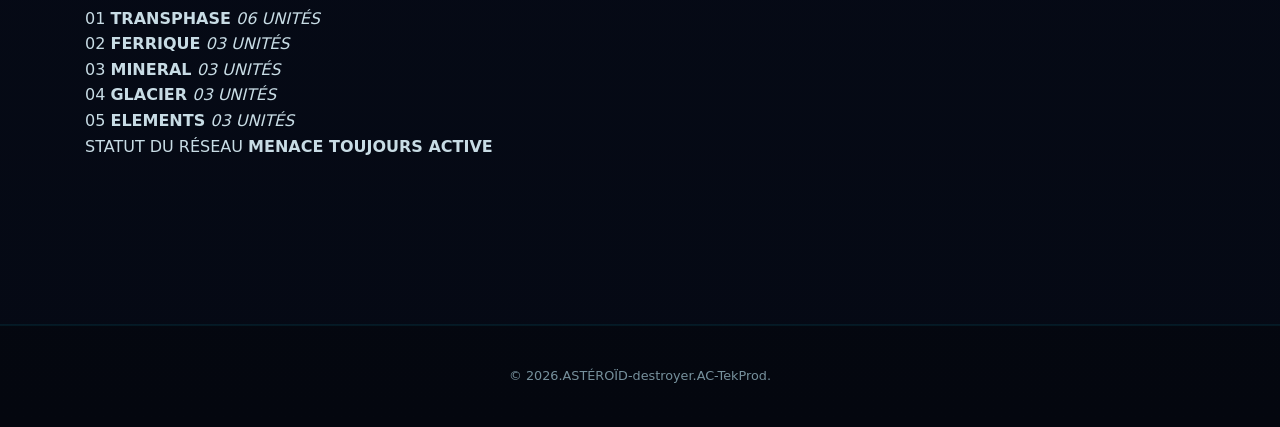
==== commit 851213d7: "Update asteroid.html" ====
--- a/asteroid.html
+++ b/asteroid.html
@@ -12,10 +12,10 @@
 
     <meta
         name="description"
-        content="Découvrez les différents astéroïdes d'Astéroïd Destroyer."
+        content="Base de données classifiée des astéroïdes d'Astéroïd Destroyer."
     >
 
-    <title>Astéroïdes — ASTÉROÏD destroyer</title>
+    <title>Base astéroïdes — ASTÉROÏD destroyer</title>
 
     <link
         rel="stylesheet"
@@ -27,12 +27,20 @@
         href="css/responsive.css"
     >
 
+    <!-- CSS spécifique à la page -->
+    <link
+        rel="stylesheet"
+        href="css/asteroides.css"
+    >
+
 </head>
 
 
 <body>
 
-    <!-- NAVIGATION -->
+    <!-- =====================================================
+         NAVIGATION
+         ===================================================== -->
 
     <header id="header">
 
@@ -99,7 +107,9 @@
     </header>
 
 
-    <!-- CONTENU -->
+    <!-- =====================================================
+         CONTENU
+         ===================================================== -->
 
     <main>
 
@@ -107,290 +117,1122 @@
 
             <div class="section-content">
 
-                <p class="section-label">
-                    ASTEROID DATABASE
-                </p>
-
-                <h1>
-                    ASTÉROÏD
-                </h1>
-
-                <p>
-                    Découvrez les différents
-                    astéroïdes présents dans
-                    ASTÉROÏD destroyer.
-                </p>
-
-
-                <div class="asteroid-grid">
-
-                    <article class="asteroid-card">
-
-                        <div class="asteroid-card-image">
-
-                            <img
-                                src="img/meteor/asteroid (1).png"
-                                alt="Astéroïde 1"
-                            >
-
-                        </div>
-
-
-                    </article>
-
-
-                    <article class="asteroid-card">
-
-                        <div class="asteroid-card-image">
-
-                            <img
-                                src="img/meteor/asteroid (2).png"
-                                alt="Astéroïde 2"
-                            >
-
-                        </div>
-
-
-                    </article>
-
-
-                    <article class="asteroid-card">
-
-                        <div class="asteroid-card-image">
-
-                            <img
-                                src="img/meteor/asteroid (3).png"
-                                alt="Astéroïde 3"
-                            >
-
-                        </div>
-
-
-                    </article>
-                    <article class="asteroid-card">
-
-                        <div class="asteroid-card-image">
-
-                            <img
-                                src="img/meteor/asteroid (4).png"
-                                alt="Astéroïde 4"
-                            >
-
-                        </div>
-
-
-                    </article>
-
-
-                    <article class="asteroid-card">
-
-                        <div class="asteroid-card-image">
-
-                            <img
-                                src="img/meteor/asteroid (5).png"
-                                alt="Astéroïde 5"
-                            >
-
-                        </div>
-
-
-                    </article>
-
-
-                    <article class="asteroid-card">
-
-                        <div class="asteroid-card-image">
-
-                            <img
-                                src="img/meteor/asteroid (6).png"
-                                alt="Astéroïde 6"
-                            >
-
-                        </div>
-
-
-                    </article>
-
-
-                    <article class="asteroid-card">
-
-                        <div class="asteroid-card-image">
-
-                            <img
-                                src="img/meteor/asteroid (7).png"
-                                alt="Astéroïde 7"
-                            >
-
-                        </div>
-
-
-                    </article>
-
-
-                    <article class="asteroid-card">
-
-                        <div class="asteroid-card-image">
-
-                            <img
-                                src="img/meteor/asteroid (8).png"
-                                alt="Astéroïde 8"
-                            >
-
-                        </div>
-
-
-                    </article>
-
-
-                    <article class="asteroid-card">
-
-                        <div class="asteroid-card-image">
-
-                            <img
-                                src="img/meteor/asteroid (9).png"
-                                alt="Astéroïde 9"
-                            >
-
-                        </div>
-
-
-                    </article>
-
-
-                    <article class="asteroid-card">
-
-                        <div class="asteroid-card-image">
-
-                            <img
-                                src="img/meteor/asteroid (10).png"
-                                alt="Astéroïde 10"
-                            >
-
-                        </div>
-
-
-                    </article>
-
-
-                    <article class="asteroid-card">
-
-                        <div class="asteroid-card-image">
-
-                            <img
-                                src="img/meteor/asteroid (11).png"
-                                alt="Astéroïde 11"
-                            >
-
-                        </div>
-
-
-                    </article>
-
-
-                    <article class="asteroid-card">
-
-                        <div class="asteroid-card-image">
-
-                            <img
-                                src="img/meteor/asteroid (12).png"
-                                alt="Astéroïde 12"
-                            >
-
-                        </div>
-
-
-                    </article>
-                    <article class="asteroid-card">
-
-                        <div class="asteroid-card-image">
-
-                            <img
-                                src="img/meteor/asteroid (13).png"
-                                alt="Astéroïde 13"
-                            >
-
-                        </div>
-
-
-                    </article>
-
-
-                    <article class="asteroid-card">
-
-                        <div class="asteroid-card-image">
-
-                            <img
-                                src="img/meteor/asteroid (14).png"
-                                alt="Astéroïde 14"
-                            >
-
-                        </div>
-
-
-                    </article>
-
-
-                    <article class="asteroid-card">
-
-                        <div class="asteroid-card-image">
-
-                            <img
-                                src="img/meteor/asteroid (15).png"
-                                alt="Astéroïde 15"
-                            >
-
-                        </div>
-
-
-                    </article>
-
-
-                    <article class="asteroid-card">
-
-                        <div class="asteroid-card-image">
-
-                            <img
-                                src="img/meteor/asteroid (16).png"
-                                alt="Astéroïde 16"
-                            >
-
-                        </div>
-
-
-                    </article>
-
-
-                    <article class="asteroid-card">
-
-                        <div class="asteroid-card-image">
-
-                            <img
-                                src="img/meteor/asteroid (17).png"
-                                alt="Astéroïde 17"
-                            >
-
-                        </div>
-
-                    </article>
-
-
-                    <article class="asteroid-card">
-
-                        <div class="asteroid-card-image">
-
-                            <img
-                                src="img/meteor/asteroid (18).png"
-                                alt="Astéroïde 18"
-                            >
-
-                        </div>
-
-
-                    </article>
-
+
+                <!-- =================================================
+                     EN-TÊTE DE LA BASE DE DONNÉES
+                     ================================================= -->
+
+                <div class="asteroid-header">
+
+                    <div class="asteroid-header-topline">
+
+                        <span>
+                            ARCHIVE // PEMP-AST
+                        </span>
+
+                        <span>
+                            CLASSIFICATION : OMEGA
+                        </span>
+
+                    </div>
+
+
+                    <p class="section-label">
+                        SYSTEM // ASTEROID DATABASE
+                    </p>
+
+
+                    <h1>
+                        ASTÉROÏDES
+                    </h1>
+
+
+                    <p class="asteroid-header-intro">
+                        Base de données des corps célestes
+                        détectés par le réseau PEMP.
+                    </p>
+
+
+                    <div class="asteroid-status">
+
+                        <span class="status-dot"></span>
+
+                        ANALYSE DES MENACES : ACTIVE
+
+                    </div>
 
                 </div>
 
+
+
+                <!-- =================================================
+                     DOSSIER PRINCIPAL
+                     ================================================= -->
+
+                <div class="asteroid-database">
+
+
+                    <!-- =================================================
+                         MÉTADONNÉES
+                         ================================================= -->
+
+                    <div class="asteroid-meta">
+
+                        <div>
+
+                            <span>
+                                OBJETS
+                            </span>
+
+                            <strong>
+                                18
+                            </strong>
+
+                        </div>
+
+
+                        <div>
+
+                            <span>
+                                CATÉGORIES
+                            </span>
+
+                            <strong>
+                                05
+                            </strong>
+
+                        </div>
+
+
+                        <div>
+
+                            <span>
+                                SYSTÈME
+                            </span>
+
+                            <strong>
+                                PEMP
+                            </strong>
+
+                        </div>
+
+
+                        <div>
+
+                            <span>
+                                NIVEAU
+                            </span>
+
+                            <strong class="danger-text">
+                                CRITIQUE
+                            </strong>
+
+                        </div>
+
+                    </div>
+
+
+
+                    <!-- =================================================
+                         INTRODUCTION
+                         ================================================= -->
+
+                    <div class="asteroid-intro">
+
+                        <span class="asteroid-file-number">
+                            FILE_AST_001
+                        </span>
+
+                        <h2>
+                            Classification des menaces
+                        </h2>
+
+                        <p>
+                            Les corps célestes détectés autour de la planète
+                            ont été regroupés selon leur composition,
+                            leur comportement et leur signature énergétique.
+                        </p>
+
+                        <p class="asteroid-warning">
+                            Chaque classe représente un niveau de menace différent.
+                        </p>
+
+                    </div>
+
+
+
+                    <!-- =================================================
+                         TRANSPHASE
+                         ================================================= -->
+
+                    <section class="asteroid-category category-transphase">
+
+                        <div class="category-header">
+
+                            <div class="category-marker">
+
+                                <span>
+                                    01
+                                </span>
+
+                                TRANSPHASE
+
+                            </div>
+
+
+                            <div class="category-status">
+
+                                <span class="category-status-dot"></span>
+
+                                ANALYSE ACTIVE
+
+                            </div>
+
+                        </div>
+
+
+                        <div class="category-title">
+
+                            <div>
+
+                                <span class="category-code">
+                                    CLASS // TP
+                                </span>
+
+                                <h2>
+                                    Transphase
+                                </h2>
+
+                            </div>
+
+
+                            <p>
+                                Corps présentant une signature énergétique
+                                instable et des propriétés de déplacement
+                                inhabituelles.
+                            </p>
+
+                        </div>
+
+
+                        <div class="asteroid-grid">
+
+
+                            <!-- ASTÉROÏDE 01 -->
+
+                            <article class="asteroid-card">
+
+                                <div class="asteroid-card-top">
+
+                                    <span>
+                                        AST // 001
+                                    </span>
+
+                                    <span>
+                                        TP-01
+                                    </span>
+
+                                </div>
+
+
+                                <div class="asteroid-card-image">
+
+                                    <img
+                                        src="img/meteor/asteroid (1).png"
+                                        alt="Astéroïde Transphase 01"
+                                    >
+
+                                </div>
+
+
+                                <div class="asteroid-card-info">
+
+                                    <span>
+                                        SIGNATURE
+                                    </span>
+
+                                    <strong>
+                                        TRANSPHASE
+                                    </strong>
+
+                                </div>
+
+                            </article>
+
+
+
+                            <!-- ASTÉROÏDE 02 -->
+
+                            <article class="asteroid-card">
+
+                                <div class="asteroid-card-top">
+
+                                    <span>
+                                        AST // 002
+                                    </span>
+
+                                    <span>
+                                        TP-02
+                                    </span>
+
+                                </div>
+
+
+                                <div class="asteroid-card-image">
+
+                                    <img
+                                        src="img/meteor/asteroid (2).png"
+                                        alt="Astéroïde Transphase 02"
+                                    >
+
+                                </div>
+
+
+                                <div class="asteroid-card-info">
+
+                                    <span>
+                                        SIGNATURE
+                                    </span>
+
+                                    <strong>
+                                        TRANSPHASE
+                                    </strong>
+
+                                </div>
+
+                            </article>
+
+
+
+                            <!-- ASTÉROÏDE 03 -->
+
+                            <article class="asteroid-card">
+
+                                <div class="asteroid-card-top">
+
+                                    <span>
+                                        AST // 003
+                                    </span>
+
+                                    <span>
+                                        TP-03
+                                    </span>
+
+                                </div>
+
+
+                                <div class="asteroid-card-image">
+
+                                    <img
+                                        src="img/meteor/asteroid (3).png"
+                                        alt="Astéroïde Transphase 03"
+                                    >
+
+                                </div>
+
+
+                                <div class="asteroid-card-info">
+
+                                    <span>
+                                        SIGNATURE
+                                    </span>
+
+                                    <strong>
+                                        TRANSPHASE
+                                    </strong>
+
+                                </div>
+
+                            </article>
+
+
+
+                            <!-- ASTÉROÏDE 04 -->
+
+                            <article class="asteroid-card">
+
+                                <div class="asteroid-card-top">
+
+                                    <span>
+                                        AST // 004
+                                    </span>
+
+                                    <span>
+                                        TP-04
+                                    </span>
+
+                                </div>
+
+
+                                <div class="asteroid-card-image">
+
+                                    <img
+                                        src="img/meteor/asteroid (4).png"
+                                        alt="Astéroïde Transphase 04"
+                                    >
+
+                                </div>
+
+
+                                <div class="asteroid-card-info">
+
+                                    <span>
+                                        SIGNATURE
+                                    </span>
+
+                                    <strong>
+                                        TRANSPHASE
+                                    </strong>
+
+                                </div>
+
+                            </article>
+
+
+
+                            <!-- ASTÉROÏDE 05 -->
+
+                            <article class="asteroid-card">
+
+                                <div class="asteroid-card-top">
+
+                                    <span>
+                                        AST // 005
+                                    </span>
+
+                                    <span>
+                                        TP-05
+                                    </span>
+
+                                </div>
+
+
+                                <div class="asteroid-card-image">
+
+                                    <img
+                                        src="img/meteor/asteroid (5).png"
+                                        alt="Astéroïde Transphase 05"
+                                    >
+
+                                </div>
+
+
+                                <div class="asteroid-card-info">
+
+                                    <span>
+                                        SIGNATURE
+                                    </span>
+
+                                    <strong>
+                                        TRANSPHASE
+                                    </strong>
+
+                                </div>
+
+                            </article>
+
+
+
+                            <!-- ASTÉROÏDE 06 -->
+
+                            <article class="asteroid-card">
+
+                                <div class="asteroid-card-top">
+
+                                    <span>
+                                        AST // 006
+                                    </span>
+
+                                    <span>
+                                        TP-06
+                                    </span>
+
+                                </div>
+
+
+                                <div class="asteroid-card-image">
+
+                                    <img
+                                        src="img/meteor/asteroid (6).png"
+                                        alt="Astéroïde Transphase 06"
+                                    >
+
+                                </div>
+
+
+                                <div class="asteroid-card-info">
+
+                                    <span>
+                                        SIGNATURE
+                                    </span>
+
+                                    <strong>
+                                        TRANSPHASE
+                                    </strong>
+
+                                </div>
+
+                            </article>
+
+                        </div>
+
+                    </section>
+
+
+
+                    <!-- =================================================
+                         FERRIQUE
+                         ================================================= -->
+
+                    <section class="asteroid-category category-ferrique">
+
+                        <div class="category-header">
+
+                            <div class="category-marker">
+
+                                <span>
+                                    02
+                                </span>
+
+                                FERRIQUE
+
+                            </div>
+
+                            <div class="category-status">
+                                ANALYSE ACTIVE
+                            </div>
+
+                        </div>
+
+
+                        <div class="category-title">
+
+                            <div>
+
+                                <span class="category-code">
+                                    CLASS // FE
+                                </span>
+
+                                <h2>
+                                    Ferrique
+                                </h2>
+
+                            </div>
+
+
+                            <p>
+                                Corps métalliques à forte concentration
+                                en matériaux ferreux.
+                            </p>
+
+                        </div>
+
+
+                        <div class="asteroid-grid">
+
+                            <article class="asteroid-card">
+
+                                <div class="asteroid-card-top">
+                                    <span>AST // 007</span>
+                                    <span>FE-01</span>
+                                </div>
+
+                                <div class="asteroid-card-image">
+
+                                    <img
+                                        src="img/meteor/asteroid (7).png"
+                                        alt="Astéroïde Ferrique 01"
+                                    >
+
+                                </div>
+
+                                <div class="asteroid-card-info">
+
+                                    <span>SIGNATURE</span>
+
+                                    <strong>
+                                        FERRIQUE
+                                    </strong>
+
+                                </div>
+
+                            </article>
+
+
+                            <article class="asteroid-card">
+
+                                <div class="asteroid-card-top">
+                                    <span>AST // 008</span>
+                                    <span>FE-02</span>
+                                </div>
+
+                                <div class="asteroid-card-image">
+
+                                    <img
+                                        src="img/meteor/asteroid (8).png"
+                                        alt="Astéroïde Ferrique 02"
+                                    >
+
+                                </div>
+
+                                <div class="asteroid-card-info">
+
+                                    <span>SIGNATURE</span>
+
+                                    <strong>
+                                        FERRIQUE
+                                    </strong>
+
+                                </div>
+
+                            </article>
+
+
+                            <article class="asteroid-card">
+
+                                <div class="asteroid-card-top">
+                                    <span>AST // 009</span>
+                                    <span>FE-03</span>
+                                </div>
+
+                                <div class="asteroid-card-image">
+
+                                    <img
+                                        src="img/meteor/asteroid (9).png"
+                                        alt="Astéroïde Ferrique 03"
+                                    >
+
+                                </div>
+
+                                <div class="asteroid-card-info">
+
+                                    <span>SIGNATURE</span>
+
+                                    <strong>
+                                        FERRIQUE
+                                    </strong>
+
+                                </div>
+
+                            </article>
+
+                        </div>
+
+                    </section>
+
+
+
+                    <!-- =================================================
+                         MINERAL
+                         ================================================= -->
+
+                    <section class="asteroid-category category-mineral">
+
+                        <div class="category-header">
+
+                            <div class="category-marker">
+
+                                <span>
+                                    03
+                                </span>
+
+                                MINERAL
+
+                            </div>
+
+                            <div class="category-status">
+                                ANALYSE ACTIVE
+                            </div>
+
+                        </div>
+
+
+                        <div class="category-title">
+
+                            <div>
+
+                                <span class="category-code">
+                                    CLASS // MN
+                                </span>
+
+                                <h2>
+                                    Mineral
+                                </h2>
+
+                            </div>
+
+
+                            <p>
+                                Corps rocheux présentant une forte
+                                concentration en composés minéraux.
+                            </p>
+
+                        </div>
+
+
+                        <div class="asteroid-grid">
+
+                            <article class="asteroid-card">
+
+                                <div class="asteroid-card-top">
+                                    <span>AST // 010</span>
+                                    <span>MN-01</span>
+                                </div>
+
+                                <div class="asteroid-card-image">
+
+                                    <img
+                                        src="img/meteor/asteroid (10).png"
+                                        alt="Astéroïde Mineral 01"
+                                    >
+
+                                </div>
+
+                                <div class="asteroid-card-info">
+
+                                    <span>SIGNATURE</span>
+
+                                    <strong>
+                                        MINERAL
+                                    </strong>
+
+                                </div>
+
+                            </article>
+
+
+                            <article class="asteroid-card">
+
+                                <div class="asteroid-card-top">
+                                    <span>AST // 011</span>
+                                    <span>MN-02</span>
+                                </div>
+
+                                <div class="asteroid-card-image">
+
+                                    <img
+                                        src="img/meteor/asteroid (11).png"
+                                        alt="Astéroïde Mineral 02"
+                                    >
+
+                                </div>
+
+                                <div class="asteroid-card-info">
+
+                                    <span>SIGNATURE</span>
+
+                                    <strong>
+                                        MINERAL
+                                    </strong>
+
+                                </div>
+
+                            </article>
+
+
+                            <article class="asteroid-card">
+
+                                <div class="asteroid-card-top">
+                                    <span>AST // 012</span>
+                                    <span>MN-03</span>
+                                </div>
+
+                                <div class="asteroid-card-image">
+
+                                    <img
+                                        src="img/meteor/asteroid (12).png"
+                                        alt="Astéroïde Mineral 03"
+                                    >
+
+                                </div>
+
+                                <div class="asteroid-card-info">
+
+                                    <span>SIGNATURE</span>
+
+                                    <strong>
+                                        MINERAL
+                                    </strong>
+
+                                </div>
+
+                            </article>
+
+                        </div>
+
+                    </section>
+
+
+
+                    <!-- =================================================
+                         GLACIER
+                         ================================================= -->
+
+                    <section class="asteroid-category category-glacier">
+
+                        <div class="category-header">
+
+                            <div class="category-marker">
+
+                                <span>
+                                    04
+                                </span>
+
+                                GLACIER
+
+                            </div>
+
+                            <div class="category-status">
+                                ANALYSE ACTIVE
+                            </div>
+
+                        </div>
+
+
+                        <div class="category-title">
+
+                            <div>
+
+                                <span class="category-code">
+                                    CLASS // GL
+                                </span>
+
+                                <h2>
+                                    Glacier
+                                </h2>
+
+                            </div>
+
+
+                            <p>
+                                Corps riches en composés gelés et
+                                signatures thermiques anormales.
+                            </p>
+
+                        </div>
+
+
+                        <div class="asteroid-grid">
+
+                            <article class="asteroid-card">
+
+                                <div class="asteroid-card-top">
+                                    <span>AST // 013</span>
+                                    <span>GL-01</span>
+                                </div>
+
+                                <div class="asteroid-card-image">
+
+                                    <img
+                                        src="img/meteor/asteroid (13).png"
+                                        alt="Astéroïde Glacier 01"
+                                    >
+
+                                </div>
+
+                                <div class="asteroid-card-info">
+
+                                    <span>SIGNATURE</span>
+
+                                    <strong>
+                                        GLACIER
+                                    </strong>
+
+                                </div>
+
+                            </article>
+
+
+                            <article class="asteroid-card">
+
+                                <div class="asteroid-card-top">
+                                    <span>AST // 014</span>
+                                    <span>GL-02</span>
+                                </div>
+
+                                <div class="asteroid-card-image">
+
+                                    <img
+                                        src="img/meteor/asteroid (14).png"
+                                        alt="Astéroïde Glacier 02"
+                                    >
+
+                                </div>
+
+                                <div class="asteroid-card-info">
+
+                                    <span>SIGNATURE</span>
+
+                                    <strong>
+                                        GLACIER
+                                    </strong>
+
+                                </div>
+
+                            </article>
+
+
+                            <article class="asteroid-card">
+
+                                <div class="asteroid-card-top">
+                                    <span>AST // 015</span>
+                                    <span>GL-03</span>
+                                </div>
+
+                                <div class="asteroid-card-image">
+
+                                    <img
+                                        src="img/meteor/asteroid (15).png"
+                                        alt="Astéroïde Glacier 03"
+                                    >
+
+                                </div>
+
+                                <div class="asteroid-card-info">
+
+                                    <span>SIGNATURE</span>
+
+                                    <strong>
+                                        GLACIER
+                                    </strong>
+
+                                </div>
+
+                            </article>
+
+                        </div>
+
+                    </section>
+
+
+
+                    <!-- =================================================
+                         ELEMENTS
+                         ================================================= -->
+
+                    <section class="asteroid-category category-elements">
+
+                        <div class="category-header">
+
+                            <div class="category-marker">
+
+                                <span>
+                                    05
+                                </span>
+
+                                ELEMENTS
+
+                            </div>
+
+                            <div class="category-status">
+                                ANALYSE ACTIVE
+                            </div>
+
+                        </div>
+
+
+                        <div class="category-title">
+
+                            <div>
+
+                                <span class="category-code">
+                                    CLASS // EL
+                                </span>
+
+                                <h2>
+                                    Elements
+                                </h2>
+
+                            </div>
+
+
+                            <p>
+                                Corps présentant des signatures élémentaires
+                                encore partiellement identifiées.
+                            </p>
+
+                        </div>
+
+
+                        <div class="asteroid-grid">
+
+                            <article class="asteroid-card">
+
+                                <div class="asteroid-card-top">
+                                    <span>AST // 016</span>
+                                    <span>EL-01</span>
+                                </div>
+
+                                <div class="asteroid-card-image">
+
+                                    <img
+                                        src="img/meteor/asteroid (16).png"
+                                        alt="Astéroïde Elements 01"
+                                    >
+
+                                </div>
+
+                                <div class="asteroid-card-info">
+
+                                    <span>SIGNATURE</span>
+
+                                    <strong>
+                                        ELEMENTS
+                                    </strong>
+
+                                </div>
+
+                            </article>
+
+
+                            <article class="asteroid-card">
+
+                                <div class="asteroid-card-top">
+                                    <span>AST // 017</span>
+                                    <span>EL-02</span>
+                                </div>
+
+                                <div class="asteroid-card-image">
+
+                                    <img
+                                        src="img/meteor/asteroid (17).png"
+                                        alt="Astéroïde Elements 02"
+                                    >
+
+                                </div>
+
+                                <div class="asteroid-card-info">
+
+                                    <span>SIGNATURE</span>
+
+                                    <strong>
+                                        ELEMENTS
+                                    </strong>
+
+                                </div>
+
+                            </article>
+
+
+                            <article class="asteroid-card">
+
+                                <div class="asteroid-card-top">
+                                    <span>AST // 018</span>
+                                    <span>EL-03</span>
+                                </div>
+
+                                <div class="asteroid-card-image">
+
+                                    <img
+                                        src="img/meteor/asteroid (18).png"
+                                        alt="Astéroïde Elements 03"
+                                    >
+
+                                </div>
+
+                                <div class="asteroid-card-info">
+
+                                    <span>SIGNATURE</span>
+
+                                    <strong>
+                                        ELEMENTS
+                                    </strong>
+
+                                </div>
+
+                            </article>
+
+                        </div>
+
+                    </section>
+
+
+
+                    <!-- =================================================
+                         TERMINAL FINAL
+                         ================================================= -->
+
+                    <div class="asteroid-terminal">
+
+                        <div class="terminal-header">
+
+                            <span>
+                                PEMP // DATABASE CONTROL
+                            </span>
+
+                            <span>
+                                CONNECTION : ONLINE
+                            </span>
+
+                        </div>
+
+
+                        <div class="terminal-content">
+
+                            <span class="terminal-label">
+                                ANALYSE TERMINÉE
+                            </span>
+
+
+                            <div class="terminal-message">
+                                18 CORPS CÉLESTES IDENTIFIÉS.
+                            </div>
+
+
+                            <div class="terminal-sequence">
+
+                                <div>
+                                    <span>01</span>
+                                    <strong>TRANSPHASE</strong>
+                                    <em>06 UNITÉS</em>
+                                </div>
+
+                                <div>
+                                    <span>02</span>
+                                    <strong>FERRIQUE</strong>
+                                    <em>03 UNITÉS</em>
+                                </div>
+
+                                <div>
+                                    <span>03</span>
+                                    <strong>MINERAL</strong>
+                                    <em>03 UNITÉS</em>
+                                </div>
+
+                                <div>
+                                    <span>04</span>
+                                    <strong>GLACIER</strong>
+                                    <em>03 UNITÉS</em>
+                                </div>
+
+                                <div>
+                                    <span>05</span>
+                                    <strong>ELEMENTS</strong>
+                                    <em>03 UNITÉS</em>
+                                </div>
+
+                            </div>
+
+
+                            <div class="terminal-warning">
+
+                                <span>
+                                    STATUT DU RÉSEAU
+                                </span>
+
+                                <strong>
+                                    MENACE TOUJOURS ACTIVE
+                                </strong>
+
+                            </div>
+
+                        </div>
+
+                    </div>
+
+
+                </div>
+
             </div>
 
         </section>
@@ -398,7 +1240,10 @@
     </main>
 
 
-    <!-- FOOTER -->
+
+    <!-- =====================================================
+         FOOTER
+         ===================================================== -->
 
     <footer id="footer">
 
@@ -407,6 +1252,7 @@
         </p>
 
     </footer>
+
 
 
     <script
--- a/css/style.css
+++ b/css/style.css
@@ -523,7 +523,7 @@
 
     gap: 14px;
 
-    margin-top: 28px;
+    margin-top: 49px;
 }
 
 
@@ -596,20 +596,1445 @@
 
 }
 
-
-
-/* =========================================================
-   9. VIDÉO
-   ========================================================= */
-
-.video-placeholder {
-
+/* =========================================================
+   ACCUEIL
+   BRIEFING PRÉ-COMBAT
+   ASTÉROÏD DESTROYER
+   ========================================================= */
+
+
+/* =========================================================
+   HERO — COMMAND CENTER
+   ========================================================= */
+
+#hero.briefing-hero {
+
+    min-height: 100vh;
+
+    padding-top: 120px;
+    padding-bottom: 80px;
+
+    background:
+        radial-gradient(
+            circle at 50% 35%,
+            rgba(0, 229, 255, 0.10),
+            transparent 25%
+        ),
+        radial-gradient(
+            circle at 50% 70%,
+            rgba(0, 229, 255, 0.04),
+            transparent 40%
+        ),
+        linear-gradient(
+            180deg,
+            rgba(5, 9, 20, 0.25),
+            rgba(5, 9, 20, 0.85)
+        );
+}
+
+
+/* =========================================================
+   BANDEAU COMMAND
+   ========================================================= */
+
+.briefing-header {
+
+    display: flex;
+
+    justify-content: space-between;
+
+    align-items: center;
+
+    max-width: 900px;
+
+    margin: 0 auto 35px;
+
+    padding: 10px 16px;
+
+    border-top:
+        1px solid var(--color-border);
+
+    border-bottom:
+        1px solid var(--color-border);
+
+    color: var(--color-text-muted);
+
+    font-size: 0.6rem;
+
+    font-weight: 800;
+
+    letter-spacing: 0.18em;
+
+    text-transform: uppercase;
+
+    background:
+        rgba(0, 229, 255, 0.025);
+}
+
+
+.briefing-header span:first-child {
+
+    color:
+        var(--color-cyan);
+}
+
+
+/* =========================================================
+   ALERTE
+   ========================================================= */
+
+.briefing-alert {
+
+    display: inline-flex;
+
+    align-items: center;
+
+    gap: 10px;
+
+    margin-bottom: 20px;
+
+    padding: 8px 14px;
+
+    border:
+        1px solid rgba(255, 48, 79, 0.35);
+
+    background:
+        rgba(255, 48, 79, 0.05);
+
+    color:
+        var(--color-danger-light);
+
+    font-size: 0.65rem;
+
+    font-weight: 800;
+
+    letter-spacing: 0.18em;
+
+    text-shadow:
+        0 0 10px rgba(255, 48, 79, 0.3);
+}
+
+
+.briefing-alert-dot {
+
+    width: 7px;
+
+    height: 7px;
+
+    border-radius: 50%;
+
+    background:
+        var(--color-danger);
+
+    box-shadow:
+        0 0 8px var(--color-danger);
+
+    animation:
+        briefing-danger-pulse 1.4s infinite;
+}
+
+
+@keyframes briefing-danger-pulse {
+
+    0%,
+    100% {
+        opacity: 1;
+    }
+
+    50% {
+        opacity: 0.3;
+    }
+
+}
+
+
+/* =========================================================
+   TITRE
+   ========================================================= */
+
+#hero.briefing-hero .hero-content h1 {
+
+    margin-bottom: 25px;
+
+    text-shadow:
+        0 0 15px rgba(0, 229, 255, 0.5),
+        0 0 45px rgba(0, 229, 255, 0.25),
+        0 0 100px rgba(0, 229, 255, 0.12);
+}
+
+
+#hero.briefing-hero .hero-label {
+
+    margin-bottom: 15px;
+
+    letter-spacing: 0.35em;
+}
+
+
+/* =========================================================
+   DESCRIPTION
+   ========================================================= */
+
+#hero.briefing-hero .hero-description {
+
+    max-width: 650px;
+
+    margin-bottom: 28px;
+
+    padding-left: 20px;
+    padding-right: 20px;
+
+    color:
+        var(--color-text);
+
+    font-size: 1rem;
+
+    line-height: 1.85;
+}
+
+
+/* =========================================================
+   STATUT OPÉRATIONNEL
+   ========================================================= */
+
+.briefing-status-grid {
+
+    display: grid;
+
+    grid-template-columns:
+        repeat(3, 1fr);
+
+    width: min(
+        650px,
+        100%
+    );
+
+    margin: 30px auto 35px;
+
+    border:
+        1px solid var(--color-border);
+
+    background:
+        rgba(5, 15, 28, 0.65);
+
+    box-shadow:
+        0 10px 40px rgba(0, 0, 0, 0.2);
+}
+
+
+.briefing-status-grid > div {
+
+    padding: 17px 15px;
+
+    border-right:
+        1px solid var(--color-border);
+}
+
+
+.briefing-status-grid > div:last-child {
+
+    border-right: none;
+}
+
+
+.briefing-status-grid span {
+
+    display: block;
+
+    margin-bottom: 5px;
+
+    color:
+        var(--color-text-muted);
+
+    font-size: 0.55rem;
+
+    font-weight: 700;
+
+    letter-spacing: 0.18em;
+}
+
+
+.briefing-status-grid strong {
+
+    color:
+        var(--color-danger-light);
+
+    font-size: 0.75rem;
+
+    letter-spacing: 0.1em;
+
+    text-shadow:
+        0 0 8px rgba(255, 48, 79, 0.25);
+}
+
+
+.briefing-status-grid .status-online {
+
+    color:
+        var(--color-bonus);
+
+    text-shadow:
+        0 0 8px rgba(57, 255, 136, 0.3);
+}
+
+
+/* =========================================================
+   GAMEPLAY
+   ========================================================= */
+
+#hero.briefing-hero .hero-gameplay-label {
+
+    margin-top: 25px;
+
+    margin-bottom: 15px;
+}
+
+
+/* =========================================================
+   VIDÉO
+   ========================================================= */
+
+#hero.briefing-hero .video-placeholder {
+
+    position: relative;
+
+    border:
+        1px solid var(--color-border-strong);
+
+    box-shadow:
+        0 0 0 1px rgba(0, 229, 255, 0.03),
+        0 0 35px rgba(0, 229, 255, 0.10),
+        0 25px 70px rgba(0, 0, 0, 0.35);
+}
+
+
+#hero.briefing-hero .video-placeholder::before {
+
+    content: "LIVE // GAMEPLAY FEED";
+
+    position: absolute;
+
+    top: 10px;
+    left: 10px;
+
+    z-index: 3;
+
+    padding: 5px 9px;
+
+    background:
+        rgba(5, 9, 20, 0.85);
+
+    border:
+        1px solid var(--color-border);
+
+    color:
+        var(--color-cyan);
+
+    font-size: 0.55rem;
+
+    font-weight: 800;
+
+    letter-spacing: 0.15em;
+}
+
+
+#hero.briefing-hero .video-placeholder::after {
+
+    content: "";
+
+    position: absolute;
+
+    left: 0;
+    bottom: 0;
+
+    width: 100%;
+    height: 2px;
+
+    background:
+        linear-gradient(
+            90deg,
+            transparent,
+            var(--color-cyan),
+            transparent
+        );
+
+    box-shadow:
+        0 0 15px rgba(0, 229, 255, 0.7);
+
+    pointer-events: none;
+}
+
+
+/* =========================================================
+   BOUTONS
+   ========================================================= */
+
+#hero.briefing-hero .hero-actions {
+
+    margin-top: 35px;
+}
+
+
+#hero.briefing-hero .hero-actions .btn {
+
+    min-width: 190px;
+}
+
+
+/* =========================================================
+   STATUS FINAL
+   ========================================================= */
+
+.briefing-footer {
+
+    display: flex;
+
+    align-items: center;
+
+    justify-content: center;
+
+    gap: 12px;
+
+    margin-top: 28px;
+
+    color:
+        var(--color-text-muted);
+
+    font-size: 0.55rem;
+
+    font-weight: 700;
+
+    letter-spacing: 0.18em;
+}
+
+
+.briefing-footer strong {
+
+    color:
+        var(--color-bonus);
+
+    text-shadow:
+        0 0 8px rgba(57, 255, 136, 0.35);
+}
+
+
+/* =========================================================
+   SECTIONS — STYLE BRIEFING
+   ========================================================= */
+
+.briefing-section {
+
+    position: relative;
+}
+
+
+/* =========================================================
+   CONCEPT
+   ========================================================= */
+
+#concept.briefing-section {
+
+    background:
+        linear-gradient(
+            180deg,
+            rgba(0, 229, 255, 0.025),
+            transparent 25%,
+            rgba(0, 229, 255, 0.015)
+        );
+}
+
+
+#concept.briefing-section .section-label::before {
+
+    content: "01 // ";
+
+    color:
+        var(--color-text-muted);
+}
+
+
+#concept.briefing-section h2 {
+
+    position: relative;
+
+    padding-left: 18px;
+
+    border-left:
+        2px solid var(--color-cyan);
+}
+
+
+/* =========================================================
+   FONCTIONNALITÉS
+   ========================================================= */
+
+#features.briefing-section {
+
+    background:
+        rgba(0, 0, 0, 0.08);
+}
+
+
+#features.briefing-section .section-label::before {
+
+    content: "02 // ";
+
+    color:
+        var(--color-text-muted);
+}
+
+
+#features.briefing-section h2 {
+
+    position: relative;
+
+    padding-left: 18px;
+
+    border-left:
+        2px solid var(--color-cyan);
+}
+
+
+/* =========================================================
+   MÉDIAS
+   ========================================================= */
+
+#media-preview.briefing-section {
+
+    background:
+        linear-gradient(
+            180deg,
+            rgba(0, 229, 255, 0.015),
+            rgba(0, 229, 255, 0.035)
+        );
+}
+
+
+#media-preview.briefing-section .section-label::before {
+
+    content: "03 // ";
+
+    color:
+        var(--color-text-muted);
+}
+
+
+#media-preview.briefing-section h2 {
+
+    position: relative;
+
+    padding-left: 18px;
+
+    border-left:
+        2px solid var(--color-cyan);
+}
+
+
+/* =========================================================
+   EFFET TERMINAL / LIGNES TECHNIQUES
+   ========================================================= */
+
+#concept.briefing-section::before,
+#features.briefing-section::before,
+#media-preview.briefing-section::before {
+
+    content: "";
+
+    position: absolute;
+
+    top: 0;
+    left: 50%;
+
+    width: min(
+        1200px,
+        calc(100% - 40px)
+    );
+
+    height: 1px;
+
+    transform:
+        translateX(-50%);
+
+    background:
+        linear-gradient(
+            90deg,
+            transparent,
+            rgba(0, 229, 255, 0.25),
+            transparent
+        );
+
+    pointer-events: none;
+}
+
+/* =========================================================
+   MODULE COMMAND
+   SECTION CONCEPT
+   ========================================================= */
+
+
+/* =========================================================
+   SECTION
+   ========================================================= */
+
+#concept.command-section {
+
+    position: relative;
+
+    overflow: hidden;
+
+    padding-top: 110px;
+    padding-bottom: 120px;
+
+    background:
+        linear-gradient(
+            180deg,
+            rgba(0, 229, 255, 0.025),
+            rgba(5, 9, 20, 0.25) 35%,
+            rgba(0, 0, 0, 0.12)
+        );
+}
+
+
+/* lignes techniques verticales */
+
+#concept.command-section::before {
+
+    content: "";
+
+    position: absolute;
+
+    top: 0;
+    bottom: 0;
+
+    left: 50%;
+
+    width: 1px;
+
+    background:
+        linear-gradient(
+            180deg,
+            transparent,
+            rgba(0, 229, 255, 0.035),
+            transparent
+        );
+
+    pointer-events: none;
+}
+
+
+/* ligne horizontale supérieure */
+
+#concept.command-section::after {
+
+    content: "";
+
+    position: absolute;
+
+    top: 0;
+    left: 50%;
+
+    width: min(
+        1200px,
+        calc(100% - 40px)
+    );
+
+    height: 1px;
+
+    transform:
+        translateX(-50%);
+
+    background:
+        linear-gradient(
+            90deg,
+            transparent,
+            rgba(0, 229, 255, 0.35),
+            transparent
+        );
+
+    box-shadow:
+        0 0 12px rgba(0, 229, 255, 0.15);
+}
+
+
+/* =========================================================
+   HEADER
+   ========================================================= */
+
+.command-section-header {
+
+    margin-bottom: 45px;
+
+    border:
+        1px solid var(--color-border);
+
+    background:
+        linear-gradient(
+            135deg,
+            rgba(0, 229, 255, 0.045),
+            rgba(5, 9, 20, 0.5)
+        );
+
+    box-shadow:
+        inset 0 0 35px rgba(0, 229, 255, 0.018);
+
+}
+
+
+/* =========================================================
+   TOPLINE
+   ========================================================= */
+
+.command-section-topline {
+
+    display: flex;
+
+    align-items: center;
+
+    justify-content: space-between;
+
+    padding: 11px 18px;
+
+    border-bottom:
+        1px solid var(--color-border);
+
+    background:
+        rgba(0, 229, 255, 0.025);
+
+    color:
+        var(--color-text-muted);
+
+    font-size: 0.58rem;
+
+    font-weight: 800;
+
+    letter-spacing: 0.18em;
+
+    text-transform: uppercase;
+}
+
+
+.command-section-topline span:first-child {
+
+    color:
+        var(--color-cyan);
+
+}
+
+
+/* =========================================================
+   TITRE
+   ========================================================= */
+
+.command-section-title {
+
+    display: flex;
+
+    align-items: flex-end;
+
+    justify-content: space-between;
+
+    gap: 30px;
+
+    padding: 30px 30px 32px;
+}
+
+
+.command-section-title .section-label {
+
+    margin-bottom: 10px;
+}
+
+
+.command-section-title h2 {
+
+    margin-bottom: 0;
+
+    padding-left: 18px;
+
+    border-left:
+        2px solid var(--color-cyan);
+
+    text-shadow:
+        0 0 15px rgba(0, 229, 255, 0.12);
+}
+
+
+/* =========================================================
+   STATUS
+   ========================================================= */
+
+.command-status {
+
+    display: inline-flex;
+
+    align-items: center;
+
+    gap: 9px;
+
+    padding: 8px 12px;
+
+    border:
+        1px solid rgba(57, 255, 136, 0.22);
+
+    background:
+        rgba(57, 255, 136, 0.025);
+
+    color:
+        var(--color-bonus);
+
+    font-size: 0.58rem;
+
+    font-weight: 800;
+
+    letter-spacing: 0.14em;
+
+    white-space: nowrap;
+}
+
+
+.command-status-dot {
+
+    width: 6px;
+    height: 6px;
+
+    border-radius: 50%;
+
+    background:
+        var(--color-bonus);
+
+    box-shadow:
+        0 0 8px var(--color-bonus);
+
+    animation:
+        command-status-pulse 1.8s ease-in-out infinite;
+}
+
+
+@keyframes command-status-pulse {
+
+    0%,
+    100% {
+        opacity: 1;
+    }
+
+    50% {
+        opacity: 0.35;
+    }
+
+}
+
+
+/* =========================================================
+   VIDEO / FEED
+   ========================================================= */
+
+.command-feed {
+    width: 320px;
+    height: 180px;
+
+    margin: 0 auto 20px;
+
+    padding: 0;
+
+    border:
+        1px solid var(--color-border-strong);
+
+    background:
+        rgba(3, 9, 17, 0.85);
+
+    box-shadow:
+        0 20px 60px rgba(0, 0, 0, 0.3),
+        0 0 30px rgba(0, 229, 255, 0.06);
+}
+
+
+    padding: 0;
+
+    border:
+        1px solid var(--color-border-strong);
+
+    background:
+        rgba(3, 9, 17, 0.85);
+
+    box-shadow:
+        0 20px 60px rgba(0, 0, 0, 0.3),
+        0 0 30px rgba(0, 229, 255, 0.06);
+}
+
+
+/* bandeau */
+
+.command-feed-header {
+
+    display: flex;
+
+    align-items: center;
+
+    justify-content: space-between;
+
+    gap: 20px;
+
+    padding: 10px 15px;
+
+    border-bottom:
+        1px solid var(--color-border);
+
+    background:
+        rgba(0, 229, 255, 0.035);
+
+    color:
+        var(--color-text-muted);
+
+    font-size: 0.55rem;
+
+    font-weight: 800;
+
+    letter-spacing: 0.16em;
+}
+
+
+.command-feed-header span:first-child {
+
+    color:
+        var(--color-cyan);
+}
+
+
+/* vidéo */
+
+.command-feed .video-placeholder {
+
+    margin: 0;
+
+    width: 100%;
+
+    border: none;
+
+    box-shadow: none;
+}
+
+
+.command-feed .video-placeholder::before {
+
+    content: "PEMP // LIVE FEED";
+
+    position: absolute;
+
+    top: 10px;
+    left: 10px;
+
+    z-index: 5;
+
+    padding: 5px 8px;
+
+    border:
+        1px solid var(--color-border);
+
+    background:
+        rgba(5, 9, 20, 0.88);
+
+    color:
+        var(--color-cyan);
+
+    font-size: 0.5rem;
+
+    font-weight: 800;
+
+    letter-spacing: 0.14em;
+}
+
+
+.command-feed .video-placeholder::after {
+
+    content: "";
+
+    position: absolute;
+
+    left: 0;
+    bottom: 0;
+
+    width: 100%;
+    height: 2px;
+
+    background:
+        linear-gradient(
+            90deg,
+            transparent,
+            var(--color-cyan),
+            transparent
+        );
+
+    box-shadow:
+        0 0 12px rgba(0, 229, 255, 0.8);
+
+    pointer-events: none;
+}
+
+
+/* footer du feed */
+
+.command-feed-footer {
+
+    display: flex;
+
+    align-items: center;
+
+    justify-content: space-between;
+
+    padding: 9px 15px;
+
+    border-top:
+        1px solid var(--color-border);
+
+    color:
+        var(--color-text-muted);
+
+    font-size: 0.5rem;
+
+    font-weight: 800;
+
+    letter-spacing: 0.15em;
+}
+
+
+.command-feed-footer span:last-child {
+
+    color:
+        var(--color-bonus);
+}
+
+
+/* =========================================================
+   CARTES CONCEPT
+   ========================================================= */
+
+#concept .concept-flow {
+
+    display: grid;
+
+    grid-template-columns:
+        repeat(3, 1fr);
+
+    gap: 20px;
+
+    margin-top: 80px !important;
+}
+
+
+#concept .concept-item {
+
+    position: relative;
+
+    min-height: 310px;
+
+    display: flex;
+
+    flex-direction: column;
+
+    justify-content: space-between;
+
+    padding: 0;
+
+    overflow: hidden;
+
+    border:
+        1px solid var(--color-border);
+
+    border-radius: 0;
+
+    background-color:
+        rgba(5, 15, 28, 0.85);
+
+    box-shadow:
+        0 15px 40px rgba(0, 0, 0, 0.2);
+
+    transition:
+        transform var(--transition-normal),
+        border-color var(--transition-normal),
+        box-shadow var(--transition-normal);
+}
+
+
+/* =========================================================
+   OVERLAY IMAGE
+   ========================================================= */
+
+#concept .concept-item::before {
+
+    content: "";
+
+    position: absolute;
+
+    inset: 0;
+
+    width: auto;
+    height: auto;
+
+    background:
+        linear-gradient(
+            180deg,
+            rgba(5, 9, 20, 0.28),
+            rgba(5, 9, 20, 0.72) 55%,
+            rgba(5, 9, 20, 0.96)
+        );
+
+    box-shadow: none;
+
+    opacity: 1;
+
+    z-index: 0;
+}
+
+
+#concept .concept-item::after {
+
+    content: "";
+
+    position: absolute;
+
+    right: -70px;
+    bottom: -90px;
+
+    width: 200px;
+    height: 200px;
+
+    border:
+        1px solid rgba(0, 229, 255, 0.08);
+
+    border-radius: 50%;
+
+    box-shadow:
+        0 0 50px rgba(0, 229, 255, 0.04);
+
+    pointer-events: none;
+
+    z-index: 1;
+}
+
+
+/* =========================================================
+   IMAGE DE FOND
+   ========================================================= */
+
+#concept .concept-asteroid {
+
+    background-image:
+        url("../img/icon/asteroid.png");
+
+    background-size:
+        cover;
+
+    background-position:
+        center;
+}
+
+
+#concept .concept-orbesonic {
+
+    background-image:
+        url("../img/icon/orbesonic.png");
+
+    background-size:
+        cover;
+
+    background-position:
+        center;
+}
+
+
+#concept .concept-defense {
+
+    background-image:
+        url("../img/icon/defense.png");
+
+    background-size:
+        cover;
+
+    background-position:
+        center;
+}
+
+
+/* =========================================================
+   HEADER CARTE
+   ========================================================= */
+
+.concept-item-header {
+
+    position: relative;
+
+    z-index: 3;
+
+    display: flex;
+
+    align-items: center;
+
+    justify-content: space-between;
+
+    gap: 10px;
+
+    padding: 12px 15px;
+
+    border-bottom:
+        1px solid rgba(0, 229, 255, 0.14);
+
+    background:
+        rgba(5, 9, 20, 0.7);
+
+    backdrop-filter:
+        blur(5px);
+
+    -webkit-backdrop-filter:
+        blur(5px);
+
+    color:
+        var(--color-text-muted);
+
+    font-size: 0.5rem;
+
+    font-weight: 800;
+
+    letter-spacing: 0.14em;
+}
+
+
+/* =========================================================
+   STATUS CARTES
+   ========================================================= */
+
+.concept-status {
+
+    padding: 4px 7px;
+
+    border:
+        1px solid rgba(0, 229, 255, 0.2);
+
+    font-size: 0.45rem;
+
+    letter-spacing: 0.1em;
+}
+
+
+.concept-status.danger {
+
+    color:
+        var(--color-danger-light);
+
+    border-color:
+        rgba(255, 48, 79, 0.35);
+
+    background:
+        rgba(255, 48, 79, 0.05);
+}
+
+
+.concept-status.online {
+
+    color:
+        var(--color-bonus);
+
+    border-color:
+        rgba(57, 255, 136, 0.25);
+
+    background:
+        rgba(57, 255, 136, 0.04);
+}
+
+
+/* =========================================================
+   CONTENU CARTE
+   ========================================================= */
+
+.concept-item-content {
+
+    position: relative;
+
+    z-index: 3;
+
+    padding: 30px;
+}
+
+
+.concept-category {
+
+    display: block;
+
+    margin-bottom: 8px;
+
+    color:
+        var(--color-cyan);
+
+    font-size: 0.55rem;
+
+    font-weight: 800;
+
+    letter-spacing: 0.2em;
+
+    text-transform: uppercase;
+}
+
+
+.concept-item h3 {
+
+    margin-bottom: 12px;
+
+    color:
+        var(--color-white);
+
+    font-size: 1.7rem;
+
+    letter-spacing: -0.02em;
+
+    text-shadow:
+        0 0 15px rgba(0, 229, 255, 0.15);
+}
+
+
+.concept-item p {
+
+    max-width: 300px;
+
+    color:
+        var(--color-text);
+
+    font-size: 0.85rem;
+
+    line-height: 1.7;
+}
+
+
+/* =========================================================
+   FOOTER CARTE
+   ========================================================= */
+
+.concept-item-footer {
+
+    position: relative;
+
+    z-index: 3;
+
+    display: flex;
+
+    align-items: center;
+
+    justify-content: space-between;
+
+    padding: 12px 15px;
+
+    border-top:
+        1px solid rgba(0, 229, 255, 0.12);
+
+    background:
+        rgba(5, 9, 20, 0.75);
+
+    color:
+        var(--color-text-muted);
+
+    font-size: 0.5rem;
+
+    font-weight: 800;
+
+    letter-spacing: 0.13em;
+}
+
+
+.concept-item-footer span:last-child {
+
+    color:
+        var(--color-cyan);
+
+}
+
+
+/* =========================================================
+   HOVER
+   ========================================================= */
+
+#concept .concept-item:hover {
+
+    transform:
+        translateY(-7px);
+
+    border-color:
+        var(--color-border-strong);
+
+    box-shadow:
+        0 0 20px rgba(0, 229, 255, 0.12),
+        0 20px 55px rgba(0, 0, 0, 0.35);
+}
+
+
+#concept .concept-item:hover::before {
+
+    background:
+        linear-gradient(
+            180deg,
+            rgba(5, 9, 20, 0.15),
+            rgba(5, 9, 20, 0.62) 50%,
+            rgba(5, 9, 20, 0.96)
+        );
+}
+
+
+/* =========================================================
+   ASTÉROÏDE = ACCENT ROUGE
+   ========================================================= */
+
+#concept .concept-asteroid:hover {
+
+    border-color:
+        rgba(255, 48, 79, 0.55);
+
+    box-shadow:
+        0 0 25px rgba(255, 48, 79, 0.12),
+        0 20px 55px rgba(0, 0, 0, 0.35);
+}
+
+
+/* =========================================================
+   TAILLES DES LECTEURS VIDÉO
+   ========================================================= */
+
+/* Grande vidéo — 640 × 360 */
+.video-size-large {
     width: 640px;
     height: 360px;
-
+}
+
+
+/* Petite vidéo paysage — 320 × 180 */
+.video-size-small-landscape {
+    width: 320px;
+    height: 180px;
+}
+
+
+/* Petite vidéo portrait — 180 × 320 */
+.video-size-small-portrait {
+    width: 180px;
+    height: 320px;
+}
+
+
+/* Centrage de tous les lecteurs */
+.video-placeholder {
     margin-left: auto;
     margin-right: auto;
 
+    position: relative;
+}
+
+
+/* La vidéo occupe exactement son lecteur */
+.video-placeholder video {
+    display: block;
+
+    width: 100%;
+    height: 100%;
+
+    object-fit: contain;
+
+    background: #000;
 }
 
 
@@ -628,6 +2053,12 @@
             transparent 35%,
             rgba(0, 229, 255, 0.025)
         );
+}
+
+/* ESPACE SOUS LA VIDÉO DE PRÉSENTATION */
+
+#concept .video-size-small-landscape {
+    margin-bottom: 20px;
 }
 
 
@@ -814,71 +2245,780 @@
 
 /* =========================================================
    11. FONCTIONNALITÉS
+   MODULE 02 // SYSTEM CAPABILITIES
+   ========================================================= */
+
+.features-section {
+    position: relative;
+}
+
+
+/* =========================================================
+   GRILLE
    ========================================================= */
 
 .features-grid {
     display: grid;
 
     grid-template-columns:
-        repeat(3, 1fr);
+        repeat(2, 1fr);
 
     gap: 20px;
-}
-
+
+    width: 100%;
+
+    margin-top: 30px;
+}
+
+
+/* =========================================================
+   CARTE
+   ========================================================= */
 
 .feature-card {
-    padding: 30px;
+    position: relative;
+
+    min-height: 300px;
+
+    display: flex;
+
+    flex-direction: column;
+
+    overflow: hidden;
+
+    padding: 0;
 
     border:
         1px solid var(--color-border);
 
-    background:
-        rgba(5, 15, 28, 0.75);
+    border-radius:
+        var(--radius-medium);
+
+    background-color:
+        rgba(5, 15, 28, 0.82);
+
+    background-size: cover;
+
+    background-position: center;
+
+    background-repeat: no-repeat;
+
+    box-shadow:
+        inset 0 1px 0 rgba(255, 255, 255, 0.025);
 
     transition:
         border-color var(--transition-normal),
-        box-shadow var(--transition-normal);
-}
-
+        box-shadow var(--transition-normal),
+        transform var(--transition-normal);
+}
+
+
+/* =========================================================
+   OVERLAY COMMUN
+   ========================================================= */
+
+.feature-card::before {
+    content: "";
+
+    position: absolute;
+
+    inset: 0;
+
+    z-index: 0;
+
+    background:
+        linear-gradient(
+            180deg,
+            rgba(5, 9, 20, 0.62),
+            rgba(5, 9, 20, 0.82)
+        );
+
+    pointer-events: none;
+}
+
+
+/* =========================================================
+   LIGNE CYAN SUPÉRIEURE
+   ========================================================= */
+
+.feature-card::after {
+    content: "";
+
+    position: absolute;
+
+    top: 0;
+    left: 0;
+
+    width: 100%;
+    height: 2px;
+
+    z-index: 3;
+
+    background:
+        linear-gradient(
+            90deg,
+            transparent,
+            var(--color-cyan),
+            transparent
+        );
+
+    box-shadow:
+        0 0 15px rgba(0, 229, 255, 0.7);
+
+    opacity: 0.35;
+
+    transition:
+        opacity var(--transition-normal);
+}
+
+
+/* =========================================================
+   CONTENU AU-DESSUS DE L'IMAGE
+   ========================================================= */
+
+.feature-card-header,
+.feature-card-content,
+.feature-card-footer {
+    position: relative;
+
+    z-index: 2;
+}
+
+
+/* =========================================================
+   HEADER
+   ========================================================= */
+
+.feature-card-header {
+    display: flex;
+
+    align-items: center;
+
+    justify-content: space-between;
+
+    gap: 15px;
+
+    padding: 18px 22px;
+
+    border-bottom:
+        1px solid rgba(0, 229, 255, 0.1);
+
+    background:
+        rgba(0, 8, 15, 0.38);
+
+    color:
+        var(--color-text-muted);
+
+    font-size: 0.6rem;
+
+    font-weight: 800;
+
+    letter-spacing: 0.16em;
+}
+
+
+/* =========================================================
+   STATUT
+   ========================================================= */
+
+.feature-status {
+    display: inline-flex;
+
+    align-items: center;
+
+    padding: 5px 9px;
+
+    border:
+        1px solid rgba(57, 255, 136, 0.3);
+
+    background:
+        rgba(57, 255, 136, 0.05);
+
+    color:
+        var(--color-bonus);
+
+    font-size: 0.55rem;
+
+    letter-spacing: 0.12em;
+}
+
+
+.feature-status.danger {
+    border-color:
+        rgba(255, 48, 79, 0.35);
+
+    background:
+        rgba(255, 48, 79, 0.06);
+
+    color:
+        var(--color-danger-light);
+}
+
+
+/* =========================================================
+   CONTENU
+   ========================================================= */
+
+.feature-card-content {
+    flex: 1;
+
+    padding: 30px 25px 25px;
+}
+
+
+.feature-category {
+    display: block;
+
+    margin-bottom: 10px;
+
+    color:
+        var(--color-cyan);
+
+    font-size: 0.6rem;
+
+    font-weight: 800;
+
+    letter-spacing: 0.22em;
+
+    text-shadow:
+        0 0 10px rgba(0, 229, 255, 0.4);
+}
+
+
+.feature-card h3 {
+    margin-bottom: 14px;
+
+    color:
+        var(--color-white);
+
+    font-size: clamp(
+        1.4rem,
+        2.5vw,
+        2rem
+    );
+
+    letter-spacing: 0.02em;
+
+    text-shadow:
+        0 0 15px rgba(0, 229, 255, 0.18);
+}
+
+
+.feature-card p {
+    max-width: 560px;
+
+    margin: 0;
+
+    color:
+        var(--color-text);
+
+    font-size: 0.9rem;
+
+    line-height: 1.75;
+}
+
+
+/* =========================================================
+   FOOTER
+   ========================================================= */
+
+.feature-card-footer {
+    display: flex;
+
+    align-items: center;
+
+    justify-content: space-between;
+
+    gap: 15px;
+
+    padding: 14px 22px;
+
+    border-top:
+        1px solid rgba(0, 229, 255, 0.1);
+
+    background:
+        rgba(0, 8, 15, 0.42);
+
+    color:
+        var(--color-text-muted);
+
+    font-size: 0.55rem;
+
+    font-weight: 800;
+
+    letter-spacing: 0.14em;
+}
+
+
+.feature-card-footer span:last-child {
+    color:
+        var(--color-cyan);
+
+    text-shadow:
+        0 0 8px rgba(0, 229, 255, 0.4);
+}
+
+
+/* =========================================================
+   HOVER
+   ========================================================= */
 
 .feature-card:hover {
     border-color:
+        var(--color-border-strong);
+
+    box-shadow:
+        var(--glow-cyan),
+        inset 0 1px 0 rgba(255, 255, 255, 0.04);
+
+    transform:
+        translateY(-6px);
+}
+
+
+.feature-card:hover::after {
+    opacity: 1;
+}
+
+
+/* =========================================================
+   FONDS DES CARTES
+   ========================================================= */
+
+.feature-niveaux {
+    background-image:
+        url("../img/artwork/NIVO.jpg");
+}
+
+
+.feature-bonus {
+    background-image:
+        url("../img/artwork/BONUS.jpg");
+}
+
+
+.feature-malus {
+    background-image:
+        url("../img/artwork/MALUS.jpg");
+}
+
+
+.feature-plateformes {
+    background-image:
+        url("../img/artwork/PLATEFORME.jpg");
+}
+
+
+.feature-stages {
+    background-image:
+        url("../img/artwork/ORBESONIC.jpg");
+}
+
+
+.feature-asteroides {
+    background-image:
+        url("../img/artwork/asteroid.jpg");
+}
+
+
+/* =========================================================
+   EFFET ACTIVE
+   ========================================================= */
+
+.feature-card:active {
+    transform:
+        translateY(0)
+        scale(0.985);
+
+    border-color:
         var(--color-cyan);
 
     box-shadow:
-        var(--glow-cyan);
-}
-
-
-.feature-card h3 {
-    margin-bottom: 12px;
-
-    color: var(--color-cyan);
-}
-
-
-.feature-card p {
-    color: var(--color-text-muted);
-}
-
-
-/* =========================================================
-   12. MÉDIAS
-   ========================================================= */
-
-.media-preview-grid {
-    min-height: 180px;
-
-    margin-bottom: 30px;
+        0 0 10px rgba(0, 229, 255, 0.7),
+        0 0 30px rgba(0, 229, 255, 0.3);
+}
+
+/* =========================================================
+   12. MÉDIAS — MODULE 03
+   ========================================================= */
+
+#media-preview.command-section {
+    position: relative;
+}
+
+
+/* =========================================================
+   EN-TÊTE MODULE
+   ========================================================= */
+
+#media-preview .command-section-header {
+    margin-bottom: 35px;
+
+    border: 1px solid var(--color-border);
+
+    background:
+        rgba(5, 15, 28, 0.55);
+
+    box-shadow:
+        inset 0 0 35px rgba(0, 229, 255, 0.018);
+}
+
+
+#media-preview .command-section-topline {
+    display: flex;
+
+    align-items: center;
+    justify-content: space-between;
+
+    padding: 12px 20px;
+
+    border-bottom:
+        1px solid var(--color-border);
+
+    color:
+        var(--color-text-muted);
+
+    font-size: 0.6rem;
+
+    font-weight: 800;
+
+    letter-spacing: 0.18em;
+}
+
+
+#media-preview .command-section-title {
+    display: flex;
+
+    align-items: center;
+    justify-content: space-between;
+
+    gap: 30px;
+
+    padding: 30px;
+}
+
+
+#media-preview .command-section-title h2 {
+    margin-bottom: 0;
+}
+
+
+/* =========================================================
+   STATUT
+   ========================================================= */
+
+#media-preview .command-status {
+    display: inline-flex;
+
+    align-items: center;
+
+    gap: 10px;
+
+    padding: 8px 14px;
+
+    border:
+        1px solid rgba(57, 255, 136, 0.2);
+
+    background:
+        rgba(57, 255, 136, 0.035);
+
+    color:
+        var(--color-bonus);
+
+    font-size: 0.6rem;
+
+    font-weight: 800;
+
+    letter-spacing: 0.16em;
+
+    white-space: nowrap;
+}
+
+
+#media-preview .command-status-dot {
+    width: 7px;
+    height: 7px;
+
+    border-radius: 50%;
+
+    background:
+        var(--color-bonus);
+
+    box-shadow:
+        0 0 8px var(--color-bonus);
+}
+
+
+/* =========================================================
+   MEDIA FEED
+   ========================================================= */
+
+#media-preview .command-feed {
+    position: relative;
+
+    width: 100%;
+    max-width: 1100px;
+    min-height: 350px;
+    margin: 0 auto;
+
+    overflow: hidden;
 
     border:
         1px solid var(--color-border);
 
-    border-radius: var(--radius-medium);
-
-    background:
-        rgba(0, 229, 255, 0.02);
-}
+    background:
+        rgba(5, 15, 28, 0.55);
+
+    box-shadow:
+        inset 0 0 40px rgba(0, 229, 255, 0.018);
+}
+
+
+
+/* =========================================================
+   BARRE SUPÉRIEURE DU FEED
+   ========================================================= */
+
+#media-preview .command-feed-header {
+    display: flex;
+
+    align-items: center;
+    justify-content: space-between;
+
+    padding: 12px 20px;
+
+    border-bottom:
+        1px solid var(--color-border);
+
+    color:
+        var(--color-text-muted);
+
+    font-size: 0.6rem;
+
+    font-weight: 800;
+
+    letter-spacing: 0.16em;
+}
+
+
+/* =========================================================
+   CARTE MÉDIA
+   ========================================================= */
+
+#media-preview .media-preview-grid {
+    position: relative;
+
+    display: block;
+
+    width: 100%;
+    min-height: 250px;
+
+    margin: 0;
+
+    padding: 34px 30px;
+
+    box-sizing: border-box;
+
+    overflow: hidden;
+
+    border:
+        1px solid var(--color-border);
+
+    border-radius:
+        var(--radius-medium);
+
+    background-image:
+        linear-gradient(
+            rgba(5, 9, 20, 0.68),
+            rgba(5, 9, 20, 0.68)
+        ),
+        url("../img/artwork/01.png");
+
+    background-size: cover;
+
+    background-position: center;
+
+    background-repeat: no-repeat;
+
+    color:
+        var(--color-white);
+
+    text-decoration: none;
+}
+
+
+    background-image:
+        linear-gradient(
+            rgba(5, 9, 20, 0.55),
+            rgba(5, 9, 20, 0.72)
+        ),
+        url("../img/artwork/01.png");
+
+    background-size: cover;
+
+    background-position: center;
+
+    background-repeat: no-repeat;
+
+    color:
+        var(--color-white);
+
+    text-decoration: none;
+
+    transition:
+        border-color var(--transition-normal),
+        box-shadow var(--transition-normal),
+        transform var(--transition-normal);
+}
+
+
+/* =========================================================
+   LIGNE CYAN
+   ========================================================= */
+
+#media-preview .media-preview-grid::before {
+    content: "";
+
+    position: absolute;
+
+    top: 0;
+    left: 0;
+
+    width: 100%;
+    height: 2px;
+
+    background:
+        linear-gradient(
+            90deg,
+            transparent,
+            var(--color-cyan),
+            transparent
+        );
+
+    box-shadow:
+        0 0 15px rgba(0, 229, 255, 0.7);
+
+    opacity: 0.35;
+
+    transition:
+        opacity var(--transition-normal);
+}
+
+
+/* =========================================================
+   CONTENU DE LA CARTE
+   ========================================================= */
+
+#media-preview .media-preview-grid span,
+#media-preview .media-preview-grid h3,
+#media-preview .media-preview-grid p {
+    position: relative;
+
+    z-index: 1;
+}
+
+
+#media-preview .media-preview-grid span {
+    display: block;
+
+    margin-bottom: 12px;
+
+    color:
+        var(--color-cyan);
+
+    font-size: 0.75rem;
+
+    font-weight: 700;
+
+    letter-spacing: 0.25em;
+
+    text-transform: uppercase;
+}
+
+
+#media-preview .media-preview-grid h3 {
+    margin-bottom: 12px;
+
+    color:
+        var(--color-white);
+
+    font-size: 2rem;
+}
+
+
+#media-preview .media-preview-grid p {
+    max-width: 500px;
+
+    margin-bottom: 0;
+
+    color:
+        var(--color-text);
+
+    line-height: 1.7;
+}
+
+
+/* =========================================================
+   HOVER CARTE
+   ========================================================= */
+
+#media-preview .media-preview-grid:hover {
+    border-color:
+        var(--color-border-strong);
+
+    box-shadow:
+        var(--glow-cyan);
+
+    transform:
+        translateY(-8px);
+}
+
+
+#media-preview .media-preview-grid:hover::before {
+    opacity: 1;
+}
+
+
+/* =========================================================
+   BARRE INFÉRIEURE DU FEED
+   ========================================================= */
+
+#media-preview .command-feed-footer {
+    display: flex;
+
+    align-items: center;
+    justify-content: space-between;
+
+    padding: 12px 20px;
+
+    border-top:
+        1px solid var(--color-border);
+
+    color:
+        var(--color-text-muted);
+
+    font-size: 0.55rem;
+
+    font-weight: 800;
+
+    letter-spacing: 0.16em;
+}
+
+
+/* =========================================================
+   BOUTON
+   ========================================================= */
+
+#media-preview .media-page-actions {
+    display: flex;
+
+    justify-content: center;
+
+    width: 100%;
+
+    margin-top: 40px;
+}
+
 
 
 /* =========================================================
@@ -1151,52 +3291,6 @@
         0 0 10px rgba(0, 229, 255, 0.25);
 }
 
-
-/* MENU MOBILE */
-
-.menu-toggle {
-    display: none;
-
-    width: 42px;
-    height: 42px;
-
-    padding: 8px;
-
-    border:
-        1px solid var(--color-border);
-
-    border-radius:
-        var(--radius-small);
-
-    background:
-        rgba(0, 229, 255, 0.04);
-
-    color:
-        var(--color-white);
-
-    cursor: pointer;
-}
-
-
-.menu-toggle span {
-    display: block;
-
-    width: 20px;
-    height: 2px;
-
-    margin: 4px auto;
-
-    background:
-        var(--color-cyan);
-
-    box-shadow:
-        0 0 6px rgba(0, 229, 255, 0.5);
-
-    transition:
-        transform var(--transition-normal),
-        opacity var(--transition-normal);
-}
-
  /* =========================================================
    ASTEROID DATABASE
    ========================================================= */
@@ -1375,3 +3469,1720 @@
     object-fit: contain;
 }
 
+/* =========================================================
+   PAGE STAGES
+   ========================================================= */
+
+#stages-page {
+    padding-top: 140px;
+}
+
+
+#stages-page .section-content > p:not(.section-label) {
+    margin-bottom: 40px;
+}
+
+
+#stages-page .stages-grid {
+    display: grid;
+
+    grid-template-columns:
+        repeat(3, 1fr);
+
+    gap: 40px 50px;
+
+    width: 100%;
+
+    margin-top: 50px;
+}
+
+
+#stages-page .stage-card {
+    display: flex;
+
+    flex-direction: column;
+
+    align-items: center;
+
+    width: 100%;
+
+    padding: 20px;
+
+    border:
+        1px solid var(--color-border);
+
+    border-radius:
+        var(--radius-medium);
+
+    background:
+        rgba(5, 15, 28, 0.75);
+
+    transition:
+        border-color var(--transition-normal),
+        box-shadow var(--transition-normal),
+        transform var(--transition-normal);
+}
+
+
+#stages-page .stage-card:hover {
+    border-color:
+        var(--color-border-strong);
+
+    box-shadow:
+        var(--glow-cyan);
+
+    transform:
+        translateY(-4px);
+}
+
+
+#stages-page .stage-card-video {
+    display: flex;
+
+    align-items: center;
+    justify-content: center;
+
+    width: 100%;
+}
+
+
+#stages-page .stage-card h2 {
+    margin-top: 16px;
+    margin-bottom: 0;
+
+    color: var(--color-cyan);
+
+    font-size: 1rem;
+
+    text-align: center;
+}
+/* =========================================================
+   BOUTONS NAVIGATION MÉDIAS
+   ========================================================= */
+
+.media-page-actions {
+    display: grid;
+
+    grid-template-columns:
+        1fr 1fr;
+
+    justify-items: center;
+
+    width: 100%;
+
+    margin-top: 50px;
+    margin-bottom: 50px;
+
+    gap: 40px;
+}
+
+
+.media-page-actions .btn {
+    width: 300px;
+
+    min-height: 70px;
+
+    padding: 20px 30px;
+
+    font-size: 1rem;
+}
+
+
+.media-page-video-button {
+    grid-column:
+        1 / 3;
+
+    justify-self: center;
+}
+
+/* =========================================================
+   ARTWORKS
+   ========================================================= */
+
+.artworks-grid {
+    display: grid;
+
+    grid-template-columns:
+        repeat(3, 1fr);
+
+    gap: 30px;
+
+    width: 100%;
+
+    margin-top: 50px;
+}
+
+
+.artwork-card {
+    width: 100%;
+
+    overflow: hidden;
+
+    border:
+        1px solid var(--color-border);
+
+    border-radius:
+        var(--radius-medium);
+
+    background:
+        rgba(5, 15, 28, 0.75);
+
+    transition:
+        border-color var(--transition-normal),
+        box-shadow var(--transition-normal),
+        transform var(--transition-normal);
+}
+
+
+.artwork-card:hover {
+    border-color:
+        var(--color-border-strong);
+
+    box-shadow:
+        var(--glow-cyan);
+
+    transform:
+        translateY(-4px);
+}
+
+
+.artwork-card img {
+    display: block;
+
+    width: 100%;
+    height: 180px;
+
+    object-fit: cover;
+}
+
+/* =========================================================
+   PAGE LE JEU
+   DOSSIER CLASSIFIÉ / PEMP
+   ========================================================= */
+
+
+/* =========================================================
+   EN-TÊTE DU DOSSIER
+   ========================================================= */
+
+.classified-header {
+    position: relative;
+
+    padding: 30px 32px 35px;
+
+    margin-bottom: 35px;
+
+    border:
+        1px solid var(--color-border);
+
+    border-left:
+        3px solid var(--color-cyan);
+
+    background:
+        linear-gradient(
+            135deg,
+            rgba(0, 229, 255, 0.045),
+            rgba(5, 9, 20, 0.45)
+        );
+
+    box-shadow:
+        inset 0 0 40px rgba(0, 229, 255, 0.025),
+        var(--glow-cyan);
+
+    overflow: hidden;
+}
+
+
+.classified-header::before {
+    content: "";
+
+    position: absolute;
+
+    top: 0;
+    right: 0;
+
+    width: 180px;
+    height: 180px;
+
+    border:
+        1px solid rgba(0, 229, 255, 0.08);
+
+    border-radius: 50%;
+
+    transform:
+        translate(40%, -40%);
+}
+
+
+.classified-header::after {
+    content: "";
+
+    position: absolute;
+
+    left: 0;
+    bottom: 0;
+
+    width: 100%;
+    height: 1px;
+
+    background:
+        linear-gradient(
+            90deg,
+            var(--color-cyan),
+            transparent 75%
+        );
+
+    box-shadow:
+        0 0 12px rgba(0, 229, 255, 0.6);
+}
+
+
+.classified-topline {
+    display: flex;
+
+    justify-content: space-between;
+
+    gap: 20px;
+
+    margin-bottom: 30px;
+
+    color: var(--color-text-muted);
+
+    font-size: 0.65rem;
+
+    font-weight: 700;
+
+    letter-spacing: 0.18em;
+}
+
+
+.classified-header h1 {
+    margin-bottom: 20px;
+
+    font-size: clamp(
+        3rem,
+        7vw,
+        5.5rem
+    );
+
+    letter-spacing: -0.04em;
+
+    text-shadow:
+        0 0 15px rgba(0, 229, 255, 0.35),
+        0 0 45px rgba(0, 229, 255, 0.12);
+}
+
+
+.classified-status {
+    display: inline-flex;
+
+    align-items: center;
+
+    gap: 10px;
+
+    padding: 7px 12px;
+
+    border:
+        1px solid rgba(255, 48, 79, 0.35);
+
+    background:
+        rgba(255, 48, 79, 0.06);
+
+    color: var(--color-danger-light);
+
+    font-size: 0.65rem;
+
+    font-weight: 800;
+
+    letter-spacing: 0.18em;
+}
+
+
+.status-dot {
+    width: 7px;
+    height: 7px;
+
+    border-radius: 50%;
+
+    background:
+        var(--color-danger);
+
+    box-shadow:
+        0 0 8px var(--color-danger);
+
+    animation:
+        danger-pulse 1.5s infinite;
+}
+
+
+@keyframes danger-pulse {
+
+    0%,
+    100% {
+        opacity: 1;
+        box-shadow:
+            0 0 8px var(--color-danger);
+    }
+
+    50% {
+        opacity: 0.35;
+        box-shadow:
+            0 0 2px var(--color-danger);
+    }
+
+}
+
+
+/* =========================================================
+   DOSSIER PRINCIPAL
+   ========================================================= */
+
+.game-dossier {
+    position: relative;
+
+    max-width: 1050px;
+
+    margin: 0 auto;
+
+    padding: 45px;
+
+    border:
+        1px solid var(--color-border);
+
+    background:
+        linear-gradient(
+            145deg,
+            rgba(10, 22, 38, 0.78),
+            rgba(4, 9, 18, 0.9)
+        );
+
+    box-shadow:
+        0 25px 80px rgba(0, 0, 0, 0.28),
+        inset 0 1px 0 rgba(255, 255, 255, 0.025);
+
+    overflow: hidden;
+}
+
+
+.game-dossier::before {
+    content: "PEMP // CONFIDENTIAL";
+
+    position: absolute;
+
+    top: 24px;
+    right: -42px;
+
+    padding: 5px 50px;
+
+    transform: rotate(45deg);
+
+    border:
+        1px solid rgba(255, 48, 79, 0.3);
+
+    color:
+        rgba(255, 107, 127, 0.45);
+
+    font-size: 0.55rem;
+
+    font-weight: 800;
+
+    letter-spacing: 0.2em;
+}
+
+
+/* =========================================================
+   MÉTADONNÉES
+   ========================================================= */
+
+.dossier-meta {
+    display: grid;
+
+    grid-template-columns:
+        repeat(4, 1fr);
+
+    margin-bottom: 55px;
+
+    border:
+        1px solid var(--color-border);
+}
+
+
+.dossier-meta > div {
+    min-height: 90px;
+
+    padding: 18px 20px;
+
+    border-right:
+        1px solid var(--color-border);
+}
+
+
+.dossier-meta > div:last-child {
+    border-right: none;
+}
+
+
+.dossier-meta span {
+    display: block;
+
+    margin-bottom: 7px;
+
+    color: var(--color-text-muted);
+
+    font-size: 0.6rem;
+
+    font-weight: 700;
+
+    letter-spacing: 0.2em;
+}
+
+
+.dossier-meta strong {
+    color: var(--color-cyan);
+
+    font-size: 0.75rem;
+
+    letter-spacing: 0.08em;
+}
+
+
+.danger-text {
+    color:
+        var(--color-danger-light) !important;
+
+    text-shadow:
+        0 0 10px rgba(255, 48, 79, 0.35);
+}
+
+
+/* =========================================================
+   INTRODUCTION
+   ========================================================= */
+
+.dossier-intro {
+    max-width: 850px;
+
+    margin-bottom: 75px;
+}
+
+
+.dossier-number {
+    display: block;
+
+    margin-bottom: 12px;
+
+    color: var(--color-cyan);
+
+    font-size: 0.65rem;
+
+    font-weight: 800;
+
+    letter-spacing: 0.25em;
+
+    text-shadow:
+        0 0 10px rgba(0, 229, 255, 0.5);
+}
+
+
+.dossier-intro h2 {
+    margin-bottom: 28px;
+
+    font-size: clamp(
+        2rem,
+        4vw,
+        3.2rem
+    );
+}
+
+
+.dossier-intro p,
+.dossier-block p {
+    max-width: 820px;
+
+    margin-bottom: 20px;
+
+    color: var(--color-text);
+
+    font-size: 1rem;
+
+    line-height: 1.9;
+}
+
+
+.lead-text {
+    color: var(--color-white) !important;
+
+    font-size: 1.2rem !important;
+
+    line-height: 1.85 !important;
+}
+
+
+.warning-text {
+    margin-top: 35px;
+
+    color: var(--color-danger-light) !important;
+
+    font-size: clamp(
+        1.5rem,
+        3vw,
+        2.4rem
+    ) !important;
+
+    font-weight: 800;
+
+    letter-spacing: 0.04em;
+
+    text-transform: uppercase;
+
+    text-shadow:
+        0 0 15px rgba(255, 48, 79, 0.35);
+}
+
+
+/* =========================================================
+   BLOCS DU DOSSIER
+   ========================================================= */
+
+.dossier-block {
+    position: relative;
+
+    margin-bottom: 50px;
+
+    padding: 35px;
+
+    border:
+        1px solid var(--color-border);
+
+    border-left:
+        2px solid var(--color-cyan);
+
+    background:
+        rgba(0, 229, 255, 0.018);
+
+    transition:
+        border-color var(--transition-normal),
+        box-shadow var(--transition-normal),
+        transform var(--transition-normal);
+}
+
+
+.dossier-block:hover {
+    border-color:
+        var(--color-border-strong);
+
+    box-shadow:
+        inset 0 0 35px rgba(0, 229, 255, 0.025),
+        0 0 25px rgba(0, 229, 255, 0.05);
+
+    transform:
+        translateX(4px);
+}
+
+
+.block-marker {
+    display: flex;
+
+    align-items: center;
+
+    gap: 12px;
+
+    margin-bottom: 25px;
+
+    color: var(--color-cyan);
+
+    font-size: 0.65rem;
+
+    font-weight: 800;
+
+    letter-spacing: 0.22em;
+}
+
+
+.block-marker span {
+    display: inline-flex;
+
+    align-items: center;
+    justify-content: center;
+
+    width: 30px;
+    height: 30px;
+
+    border:
+        1px solid var(--color-border-strong);
+
+    background:
+        rgba(0, 229, 255, 0.05);
+
+    color: var(--color-cyan);
+
+    box-shadow:
+        0 0 10px rgba(0, 229, 255, 0.08);
+}
+
+
+.dossier-block h2 {
+    margin-bottom: 22px;
+
+    color: var(--color-white);
+
+    font-size: clamp(
+        1.6rem,
+        3vw,
+        2.5rem
+    );
+}
+
+
+.dossier-block strong {
+    color: var(--color-cyan);
+
+    font-weight: 800;
+}
+
+
+/* =========================================================
+   MENACE
+   ========================================================= */
+
+.threat-block {
+    border-left-color:
+        var(--color-danger);
+}
+
+
+.threat-block .block-marker {
+    color:
+        var(--color-danger-light);
+}
+
+
+.threat-block .block-marker span {
+    border-color:
+        rgba(255, 48, 79, 0.45);
+
+    color:
+        var(--color-danger-light);
+}
+
+
+.threat-indicator {
+    margin-top: 35px;
+
+    padding-top: 20px;
+
+    border-top:
+        1px solid rgba(255, 48, 79, 0.15);
+}
+
+
+.indicator-label {
+    display: block;
+
+    margin-bottom: 10px;
+
+    color: var(--color-text-muted);
+
+    font-size: 0.6rem;
+
+    font-weight: 700;
+
+    letter-spacing: 0.18em;
+}
+
+
+.indicator-line {
+    width: 100%;
+    height: 5px;
+
+    margin-bottom: 10px;
+
+    background:
+        rgba(255, 48, 79, 0.08);
+
+    overflow: hidden;
+}
+
+
+.indicator-line span {
+    display: block;
+
+    width: 92%;
+    height: 100%;
+
+    background:
+        linear-gradient(
+            90deg,
+            var(--color-danger-dark, #8f1528),
+            var(--color-danger)
+        );
+
+    box-shadow:
+        0 0 12px rgba(255, 48, 79, 0.7);
+}
+
+
+.indicator-value {
+    color:
+        var(--color-danger-light);
+
+    font-size: 0.65rem;
+
+    font-weight: 800;
+
+    letter-spacing: 0.15em;
+}
+
+
+/* =========================================================
+   SPÉCIFICATIONS TECHNIQUES
+   ========================================================= */
+
+.tech-spec {
+    display: grid;
+
+    grid-template-columns:
+        repeat(3, 1fr);
+
+    gap: 12px;
+
+    margin-top: 35px;
+}
+
+
+.tech-spec-item {
+    padding: 22px;
+
+    border:
+        1px solid var(--color-border);
+
+    background:
+        rgba(0, 229, 255, 0.025);
+}
+
+
+.tech-label {
+    display: block;
+
+    margin-bottom: 10px;
+
+    color: var(--color-text-muted);
+
+    font-size: 0.55rem;
+
+    font-weight: 800;
+
+    letter-spacing: 0.2em;
+}
+
+
+.tech-spec-item strong {
+    display: block;
+
+    margin-bottom: 5px;
+
+    color: var(--color-cyan);
+
+    font-size: 0.95rem;
+}
+
+
+.tech-spec-item small {
+    color: var(--color-text-muted);
+
+    font-size: 0.58rem;
+
+    letter-spacing: 0.08em;
+}
+
+
+/* =========================================================
+   ORBESONIC
+   ========================================================= */
+
+.orbesonic-block {
+    border-left-color:
+        var(--color-bonus);
+}
+
+
+.orbesonic-block .block-marker {
+    color:
+        var(--color-bonus);
+}
+
+
+.orbesonic-block .block-marker span {
+    border-color:
+        rgba(57, 255, 136, 0.35);
+
+    color:
+        var(--color-bonus);
+}
+
+
+.system-status {
+    display: flex;
+
+    align-items: center;
+
+    gap: 18px;
+
+    margin-top: 30px;
+
+    padding: 18px 22px;
+
+    border:
+        1px solid rgba(57, 255, 136, 0.2);
+
+    background:
+        rgba(57, 255, 136, 0.025);
+}
+
+
+.system-icon {
+    color:
+        var(--color-bonus);
+
+    font-size: 1.8rem;
+
+    text-shadow:
+        0 0 15px rgba(57, 255, 136, 0.7);
+}
+
+
+.system-status span:not(.system-icon) {
+    display: block;
+
+    color: var(--color-text-muted);
+
+    font-size: 0.55rem;
+
+    font-weight: 700;
+
+    letter-spacing: 0.18em;
+}
+
+
+.system-status strong {
+    display: block;
+
+    color:
+        var(--color-bonus) !important;
+
+    font-size: 0.8rem;
+}
+
+
+/* =========================================================
+   ANOMALIE
+   ========================================================= */
+
+.anomaly-block {
+    border-left-color:
+        var(--color-asteroid);
+}
+
+
+.anomaly-marker {
+    color:
+        var(--color-asteroid-light);
+}
+
+
+.anomaly-marker span {
+    border-color:
+        rgba(255, 106, 0, 0.4);
+
+    color:
+        var(--color-asteroid-light);
+}
+
+
+.classified-note {
+    margin-top: 30px;
+
+    padding: 22px;
+
+    border:
+        1px dashed rgba(255, 106, 0, 0.4);
+
+    background:
+        rgba(255, 106, 0, 0.035);
+}
+
+
+.note-header {
+    display: block;
+
+    margin-bottom: 10px;
+
+    color:
+        var(--color-asteroid-light);
+
+    font-size: 0.65rem;
+
+    font-weight: 800;
+
+    letter-spacing: 0.15em;
+}
+
+
+.classified-note p {
+    margin-bottom: 0;
+
+    color:
+        var(--color-text);
+}
+
+
+/* =========================================================
+   SUJET INCONNU
+   ========================================================= */
+
+.unknown-block {
+    border-left-color:
+        var(--color-text-muted);
+}
+
+
+.unknown-stamp {
+    display: inline-flex;
+
+    flex-direction: column;
+
+    margin-top: 20px;
+
+    padding: 12px 22px;
+
+    border:
+        1px solid rgba(255, 48, 79, 0.35);
+
+    transform:
+        rotate(-2deg);
+
+    background:
+        rgba(255, 48, 79, 0.035);
+}
+
+
+.unknown-stamp span {
+    color: var(--color-text-muted);
+
+    font-size: 0.5rem;
+
+    letter-spacing: 0.18em;
+}
+
+
+.unknown-stamp strong {
+    color:
+        var(--color-danger-light) !important;
+
+    font-size: 1rem;
+
+    letter-spacing: 0.15em;
+}
+
+
+/* =========================================================
+   TERMINAL FINAL
+   ========================================================= */
+
+.mission-terminal {
+    margin-top: 70px;
+
+    border:
+        1px solid var(--color-border-strong);
+
+    background:
+        rgba(0, 8, 15, 0.82);
+
+    box-shadow:
+        var(--glow-cyan);
+
+    overflow: hidden;
+}
+
+
+.terminal-header {
+    display: flex;
+
+    justify-content: space-between;
+
+    padding: 12px 20px;
+
+    border-bottom:
+        1px solid var(--color-border);
+
+    background:
+        rgba(0, 229, 255, 0.045);
+
+    color: var(--color-cyan);
+
+    font-size: 0.6rem;
+
+    font-weight: 800;
+
+    letter-spacing: 0.15em;
+}
+
+
+.terminal-content {
+    padding: 45px;
+}
+
+
+.terminal-intro {
+    margin-bottom: 18px;
+
+    color: var(--color-text-muted);
+
+    font-size: 0.8rem;
+
+    letter-spacing: 0.15em;
+
+    text-transform: uppercase;
+}
+
+
+.mission-alert {
+    margin-bottom: 40px;
+
+    color: var(--color-white);
+
+    font-size: clamp(
+        1.8rem,
+        5vw,
+        3.8rem
+    );
+
+    font-weight: 900;
+
+    letter-spacing: -0.02em;
+
+    line-height: 1;
+
+    text-shadow:
+        0 0 15px rgba(0, 229, 255, 0.4),
+        0 0 45px rgba(0, 229, 255, 0.18);
+}
+
+
+.mission-sequence {
+    display: grid;
+
+    grid-template-columns:
+        repeat(3, 1fr);
+
+    gap: 1px;
+
+    margin-bottom: 45px;
+
+    background:
+        var(--color-border);
+}
+
+
+.mission-sequence > div {
+    display: flex;
+
+    flex-direction: column;
+
+    gap: 5px;
+
+    padding: 22px;
+
+    background:
+        rgba(5, 15, 28, 0.95);
+}
+
+
+.mission-sequence span {
+    color: var(--color-text-muted);
+
+    font-size: 0.55rem;
+
+    font-weight: 800;
+
+    letter-spacing: 0.15em;
+}
+
+
+.mission-sequence strong {
+    color: var(--color-cyan);
+
+    font-size: 0.75rem;
+
+    letter-spacing: 0.08em;
+}
+
+
+.mission-sequence em {
+    color: var(--color-bonus);
+
+    font-size: 0.55rem;
+
+    font-style: normal;
+
+    font-weight: 800;
+
+    letter-spacing: 0.12em;
+}
+
+
+.final-command {
+    display: flex;
+
+    align-items: center;
+
+    justify-content: space-between;
+
+    gap: 20px;
+
+    padding-top: 25px;
+
+    border-top:
+        1px solid var(--color-border);
+}
+
+
+.final-command span {
+    color: var(--color-text-muted);
+
+    font-size: 0.6rem;
+
+    font-weight: 800;
+
+    letter-spacing: 0.18em;
+}
+
+
+.final-command strong {
+    color: var(--color-cyan);
+
+    font-size: clamp(
+        1.2rem,
+        3vw,
+        2rem
+    );
+
+    letter-spacing: 0.05em;
+
+    text-shadow:
+        0 0 15px rgba(0, 229, 255, 0.5),
+        0 0 35px rgba(0, 229, 255, 0.2);
+}
+
+
+
+/* =========================================================
+   PAGE MÉDIAS
+   MEDIA CONTROL / FUTURISTIC BROADCAST
+   ========================================================= */
+
+
+/* =========================================================
+   CONTENEUR PRINCIPAL
+   ========================================================= */
+
+#media-page {
+    position: relative;
+
+    overflow: hidden;
+
+    background:
+        linear-gradient(
+            135deg,
+            rgba(0, 229, 255, 0.025),
+            rgba(4, 9, 18, 0.92)
+        );
+
+    border:
+        1px solid var(--color-border);
+
+    box-shadow:
+        inset 0 0 80px rgba(0, 229, 255, 0.025),
+        0 20px 60px rgba(0, 0, 0, 0.25);
+}
+
+
+/* =========================================================
+   GRILLE / SCANLINES
+   ========================================================= */
+
+#media-page::before {
+    content: "";
+
+    position: absolute;
+
+    inset: 0;
+
+    pointer-events: none;
+
+    background:
+        repeating-linear-gradient(
+            0deg,
+            rgba(0, 229, 255, 0.018) 0px,
+            rgba(0, 229, 255, 0.018) 1px,
+            transparent 1px,
+            transparent 5px
+        );
+
+    opacity: 0.35;
+
+    z-index: 0;
+}
+
+
+/* =========================================================
+   LIGNE LUMINEUSE SUPÉRIEURE
+   ========================================================= */
+
+#media-page::after {
+    content: "";
+
+    position: absolute;
+
+    top: 0;
+    left: 0;
+
+    width: 100%;
+    height: 1px;
+
+    background:
+        linear-gradient(
+            90deg,
+            transparent,
+            var(--color-cyan),
+            transparent
+        );
+
+    box-shadow:
+        0 0 15px rgba(0, 229, 255, 0.7);
+
+    z-index: 2;
+}
+
+
+/* =========================================================
+   CONTENU
+   ========================================================= */
+
+#media-page .section-content {
+    position: relative;
+
+    z-index: 3;
+}
+
+
+/* =========================================================
+   EN-TÊTE
+   ========================================================= */
+
+#media-page .section-label {
+    position: relative;
+
+    color:
+        var(--color-cyan);
+
+    text-shadow:
+        0 0 10px rgba(0, 229, 255, 0.45),
+        0 0 25px rgba(0, 229, 255, 0.15);
+}
+
+
+#media-page h1 {
+    position: relative;
+
+    text-shadow:
+        0 0 15px rgba(0, 229, 255, 0.35),
+        0 0 45px rgba(0, 229, 255, 0.12);
+}
+
+
+/* =========================================================
+   PETITE LIGNE TECHNIQUE SOUS LE TITRE
+   ========================================================= */
+
+#media-page h1::after {
+    content: "MEDIA DATABASE // CHANNEL 03";
+
+    display: block;
+
+    margin-top: 12px;
+
+    color:
+        var(--color-text-muted);
+
+    font-size: 0.48rem;
+
+    font-weight: 700;
+
+    letter-spacing: 0.2em;
+
+    text-shadow: none;
+
+    opacity: 0.7;
+}
+
+
+/* =========================================================
+   DESCRIPTION
+   ========================================================= */
+
+#media-page > .section-content > p:not(.section-label) {
+    position: relative;
+
+    max-width: 700px;
+
+    margin-bottom: 45px;
+
+    padding-left: 18px;
+
+    border-left:
+        2px solid var(--color-cyan);
+
+    color:
+        var(--color-text-muted);
+
+    line-height: 1.8;
+
+    box-shadow:
+        -8px 0 20px rgba(0, 229, 255, 0.025);
+}
+
+
+/* =========================================================
+   COMMANDES MÉDIAS
+   ========================================================= */
+
+.media-page-actions {
+    position: relative;
+
+    display: flex;
+
+    align-items: center;
+
+    justify-content: center;
+
+    flex-wrap: wrap;
+
+    gap: 16px;
+
+    width: 100%;
+
+    margin: 0 auto 55px;
+
+    padding: 28px 20px 25px;
+
+    border-top:
+        1px solid rgba(0, 229, 255, 0.12);
+
+    border-bottom:
+        1px solid rgba(0, 229, 255, 0.12);
+
+    background:
+        linear-gradient(
+            90deg,
+            transparent,
+            rgba(0, 229, 255, 0.025),
+            transparent
+        );
+}
+
+
+/* =========================================================
+   IDENTIFICATION DE LA ZONE
+   ========================================================= */
+
+.media-page-actions::before {
+    content:
+        "MEDIA CHANNELS // SELECT SOURCE";
+
+    position: absolute;
+
+    top: -9px;
+
+    left: 50%;
+
+    padding: 0 12px;
+
+    transform:
+        translateX(-50%);
+
+    background:
+        var(--color-space);
+
+    color:
+        var(--color-text-muted);
+
+    font-size: 0.5rem;
+
+    font-weight: 800;
+
+    letter-spacing: 0.18em;
+
+    white-space: nowrap;
+}
+
+
+/* =========================================================
+   INDICATEURS SYSTÈME
+   ========================================================= */
+
+.media-page-actions::after {
+    content:
+        "● SYSTEM ONLINE     ● MEDIA DATABASE     ● CHANNEL 03";
+
+    position: absolute;
+
+    bottom: -28px;
+
+    left: 50%;
+
+    width: 100%;
+
+    transform:
+        translateX(-50%);
+
+    color:
+        var(--color-text-muted);
+
+    font-size: 0.46rem;
+
+    font-weight: 700;
+
+    letter-spacing: 0.14em;
+
+    text-align: center;
+
+    white-space: nowrap;
+
+    opacity: 0.65;
+}
+
+
+/* =========================================================
+   BOUTONS
+   ========================================================= */
+
+.media-page-actions .btn {
+    position: relative;
+
+    display: inline-flex;
+
+    align-items: center;
+
+    justify-content: center;
+
+    min-width: 150px;
+
+    text-align: center;
+
+    overflow: hidden;
+
+    border:
+        1px solid var(--color-border-strong);
+
+    background:
+        linear-gradient(
+            135deg,
+            rgba(0, 229, 255, 0.055),
+            rgba(5, 12, 25, 0.82)
+        );
+
+    color:
+        var(--color-text);
+
+    box-shadow:
+        inset 0 0 20px rgba(0, 229, 255, 0.025);
+
+    transition:
+        border-color var(--transition-normal),
+        background var(--transition-normal),
+        box-shadow var(--transition-normal),
+        transform var(--transition-normal),
+        color var(--transition-normal);
+}
+
+
+/* =========================================================
+   REFLET LUMINEUX
+   ========================================================= */
+
+.media-page-actions .btn::before {
+    content: "";
+
+    position: absolute;
+
+    top: 0;
+    left: -120%;
+
+    width: 70%;
+    height: 100%;
+
+    background:
+        linear-gradient(
+            90deg,
+            transparent,
+            rgba(255, 255, 255, 0.12),
+            transparent
+        );
+
+    transform:
+        skewX(-20deg);
+
+    transition:
+        left 0.6s ease;
+}
+
+
+/* =========================================================
+   LIGNE TECHNIQUE
+   ========================================================= */
+
+.media-page-actions .btn::after {
+    content: "";
+
+    position: absolute;
+
+    left: 12px;
+    right: 12px;
+    bottom: 5px;
+
+    height: 1px;
+
+    background:
+        linear-gradient(
+            90deg,
+            transparent,
+            rgba(0, 229, 255, 0.65),
+            transparent
+        );
+
+    opacity: 0.4;
+}
+
+
+/* =========================================================
+   HOVER
+   ========================================================= */
+
+.media-page-actions .btn:hover {
+    border-color:
+        var(--color-cyan);
+
+    color:
+        var(--color-cyan);
+
+    background:
+        linear-gradient(
+            135deg,
+            rgba(0, 229, 255, 0.13),
+            rgba(5, 15, 28, 0.95)
+        );
+
+    box-shadow:
+        0 0 15px rgba(0, 229, 255, 0.18),
+        0 0 35px rgba(0, 229, 255, 0.06),
+        inset 0 0 25px rgba(0, 229, 255, 0.04);
+
+    transform:
+        translateY(-3px);
+}
+
+
+.media-page-actions .btn:hover::before {
+    left: 140%;
+}
+
+
+/* =========================================================
+   BOUTON VIDÉOS — ALERTE
+   ========================================================= */
+
+.media-page-actions .media-page-video-button {
+    border-color:
+        rgba(255, 48, 79, 0.42);
+
+    color:
+        var(--color-danger-light);
+
+    background:
+        linear-gradient(
+            135deg,
+            rgba(255, 48, 79, 0.045),
+            rgba(5, 12, 25, 0.85)
+        );
+}
+
+
+.media-page-actions .media-page-video-button::after {
+    background:
+        linear-gradient(
+            90deg,
+            transparent,
+            rgba(255, 48, 79, 0.75),
+            transparent
+        );
+}
+
+
+.media-page-actions .media-page-video-button:hover {
+    border-color:
+        var(--color-danger);
+
+    color:
+        var(--color-danger-light);
+
+    background:
+        linear-gradient(
+            135deg,
+            rgba(255, 48, 79, 0.13),
+            rgba(5, 12, 25, 0.95)
+        );
+
+    box-shadow:
+        0 0 15px rgba(255, 48, 79, 0.22),
+        0 0 35px rgba(255, 48, 79, 0.07),
+        inset 0 0 25px rgba(255, 48, 79, 0.035);
+}
+
+
+/* =========================================================
+   PETITS INDICATEURS VISUELS
+   ========================================================= */
+
+.media-page-actions .btn:first-child::after {
+    box-shadow:
+        -8px 0 0 -0.5px var(--color-bonus),
+        8px 0 0 -0.5px var(--color-cyan);
+}
+
+
+.media-page-actions .btn:nth-child(2)::after {
+    box-shadow:
+        -8px 0 0 -0.5px var(--color-cyan),
+        8px 0 0 -0.5px var(--color-bonus);
+}
+
+
+.media-page-actions .media-page-video-button::after {
+    box-shadow:
+        -8px 0 0 -0.5px var(--color-danger),
+        8px 0 0 -0.5px var(--color-danger);
+}
+
+
+/* =========================================================
+   ZONE LECTEUR
+   ========================================================= */
+
+#media-page .music-player {
+    position: relative;
+
+    z-index: 4;
+}
+
+
--- a/css/responsive.css
+++ b/css/responsive.css
@@ -112,15 +112,208 @@
         padding: 24px;
     }
 
-
-    /* VIDÉO */
-
-.video-placeholder {
-    width: 100%;
-    height: auto;
+ /* =========================================================
+    MENU
+    ========================================================= */
+
+.menu-toggle {
+    display: none;
+
+    width: 42px;
+    height: 42px;
+
+    padding: 8px;
+
+    border:
+        1px solid var(--color-border);
 
     border-radius:
         var(--radius-small);
+
+    background:
+        rgba(0, 229, 255, 0.04);
+
+    color:
+        var(--color-white);
+
+    cursor: pointer;
+}
+
+
+.menu-toggle span {
+    display: block;
+
+    width: 20px;
+    height: 2px;
+
+    margin: 4px auto;
+
+    background:
+        var(--color-cyan);
+
+    box-shadow:
+        0 0 6px rgba(0, 229, 255, 0.5);
+
+    transition:
+        transform var(--transition-normal),
+        opacity var(--transition-normal);
+}
+ 
+
+   /* =========================================================
+   page acceuil
+   ========================================================= */
+
+@media (max-width: 900px) {
+
+    #concept .concept-flow {
+
+        grid-template-columns:
+            1fr;
+
+    }
+
+    #concept .concept-item {
+
+        min-height: 280px;
+
+    }
+
+}
+
+
+@media (max-width: 600px) {
+
+    #concept.command-section {
+
+        padding-top: 80px;
+        padding-bottom: 90px;
+
+    }
+
+
+    .command-section-topline {
+
+        flex-direction: column;
+
+        align-items: flex-start;
+
+        gap: 5px;
+
+    }
+
+
+    .command-section-title {
+
+        flex-direction: column;
+
+        align-items: flex-start;
+
+        padding: 24px 20px 26px;
+
+    }
+
+
+    .command-status {
+
+        margin-left: 18px;
+
+    }
+
+
+    .command-feed-header,
+    .command-feed-footer {
+
+        flex-direction: column;
+
+        align-items: flex-start;
+
+        gap: 5px;
+
+    }
+
+
+    .concept-item-content {
+
+        padding: 25px;
+
+    }
+
+}
+
+   /* =========================================================
+   CENTRAGE PAGE MÉDIAS — MOBILE
+   ========================================================= */
+
+#media-page {
+    text-align: center;
+    padding-top: 140px;
+}
+
+#media-page .section-content {
+    display: flex;
+
+    flex-direction: column;
+
+    align-items: center;
+}
+
+#media-page .music-player {
+    width: 100%;
+}
+
+
+#media-page .media-page-actions {
+    width: 100%;
+
+    display: flex;
+
+    justify-content: center;
+
+    gap: 20px;
+}
+
+#media-page .media-page-actions .btn {
+    flex: 1;
+
+    max-width: 180px;
+}
+
+
+
+/* =========================================================
+   VIDÉOS
+   ========================================================= */
+
+.video-placeholder {
+    border-radius: var(--radius-small);
+}
+
+
+/* Grande vidéo */
+.video-size-large {
+    width: min(640px, calc(100vw - 28px));
+    height: auto;
+
+    aspect-ratio: 16 / 9;
+}
+
+
+/* Petite vidéo paysage */
+.video-size-small-landscape {
+    width: min(320px, calc(100vw - 28px));
+    height: auto;
+
+    aspect-ratio: 16 / 9;
+}
+
+
+/* Petite vidéo portrait */
+.video-size-small-portrait {
+    width: min(180px, calc(100vw - 28px));
+    height: auto;
+
+    aspect-ratio: 9 / 16;
 }
 
 
@@ -133,8 +326,6 @@
     }
 
 }
-
-
 
 /* =========================================================
    TRÈS PETITS ÉCRANS
@@ -331,3 +522,1844 @@
         overflow: hidden;
     }
 }
+
+/* =======================
+   RESPONSIVE page le jeu
+   ======================= */
+
+@media (max-width: 800px) {
+
+    .game-dossier {
+        padding: 25px;
+    }
+
+
+    .dossier-meta {
+        grid-template-columns:
+            repeat(2, 1fr);
+    }
+
+
+    .dossier-meta > div:nth-child(2) {
+        border-right: none;
+    }
+
+
+    .dossier-meta > div:nth-child(-n + 2) {
+        border-bottom:
+            1px solid var(--color-border);
+    }
+
+
+    .tech-spec {
+        grid-template-columns: 1fr;
+    }
+
+
+    .mission-sequence {
+        grid-template-columns: 1fr;
+    }
+
+
+    .final-command {
+        align-items: flex-start;
+
+        flex-direction: column;
+    }
+
+}
+
+
+@media (max-width: 600px) {
+
+    .classified-header {
+        padding: 25px 20px;
+    }
+
+
+    .classified-topline {
+        flex-direction: column;
+
+        gap: 6px;
+    }
+
+
+    .game-dossier {
+        padding: 18px;
+    }
+
+
+    .dossier-meta {
+        grid-template-columns: 1fr;
+    }
+
+
+    .dossier-meta > div {
+        border-right: none;
+
+        border-bottom:
+            1px solid var(--color-border);
+    }
+
+
+    .dossier-meta > div:last-child {
+        border-bottom: none;
+    }
+
+
+    .dossier-block {
+        padding: 25px 20px;
+    }
+
+
+    .terminal-content {
+        padding: 30px 20px;
+    }
+
+
+    .terminal-header {
+        flex-direction: column;
+
+        gap: 5px;
+    }
+
+
+    .mission-alert {
+        line-height: 1.1;
+    }
+
+}
+
+/* =========================================================
+    INTRO MOBILE
+   ========================================================= */
+
+/* =========================================================
+   01 — TABLETTE / PETIT DESKTOP
+   ========================================================= */
+
+@media (max-width: 1200px) {
+
+    .intro-content {
+        width: 100%;
+        height: 100%;
+        overflow: hidden;
+    }
+
+
+    .hud-panel {
+        width: 185px;
+    }
+
+
+    .hud-left {
+        left: 24px;
+    }
+
+
+    .hud-right {
+        right: 24px;
+    }
+
+
+    .intro-logo {
+        width:
+            clamp(300px, 34vw, 430px);
+    }
+
+
+    .intro-radar {
+        width:
+            clamp(320px, 46vw, 560px);
+    }
+
+
+    .intro-logo-subtitle {
+        font-size:
+            .85rem;
+    }
+
+
+    .intro-brand h1 {
+        font-size:
+            .75rem;
+    }
+
+
+    .intro-logo-name {
+        font-size:
+            1.10rem;
+    }
+}
+
+
+
+/* =========================================================
+   02 — TABLETTE
+   ========================================================= */
+
+@media (max-width: 900px) {
+
+    .intro-content::before {
+        inset:
+            18px;
+    }
+
+
+    /* -----------------------------------------------------
+       HEADER
+       ----------------------------------------------------- */
+
+    .hud-header {
+        left:
+            22px;
+
+        right:
+            22px;
+
+        top:
+            22px;
+    }
+
+
+    /* -----------------------------------------------------
+       PANNEAUX
+       ----------------------------------------------------- */
+
+    .hud-panel {
+        width:
+            150px;
+
+        padding:
+            11px;
+    }
+
+
+    .hud-left {
+        left:
+            18px;
+    }
+
+
+    .hud-right {
+        right:
+            18px;
+    }
+
+
+    /* -----------------------------------------------------
+       LOGO
+       ----------------------------------------------------- */
+
+    .intro-logo {
+        width:
+            clamp(290px, 40vw, 390px);
+    }
+
+
+    .intro-radar {
+        width:
+            clamp(300px, 50vw, 500px);
+    }
+
+
+    /* -----------------------------------------------------
+       TEXTES
+       ----------------------------------------------------- */
+
+    .intro-logo-subtitle {
+        font-size:
+            .82rem;
+    }
+
+
+    .intro-brand h1 {
+        font-size:
+            .72rem;
+    }
+
+
+    .intro-logo-name {
+        font-size:
+            1.05rem;
+    }
+}
+
+
+
+/* =========================================================
+   03 — MOBILE PRINCIPAL
+   ========================================================= */
+
+@media (max-width: 700px) {
+
+    /* -----------------------------------------------------
+       CONTENEUR
+       ----------------------------------------------------- */
+
+    .intro {
+
+        width:
+            100vw;
+
+        height:
+            100dvh;
+
+        min-width:
+            0;
+
+        min-height:
+            0;
+
+        overflow:
+            hidden;
+    }
+
+
+    .intro-content {
+
+        position:
+            absolute;
+
+        inset:
+            0;
+
+        width:
+            100vw;
+
+        height:
+            100dvh;
+
+        overflow:
+            hidden;
+    }
+
+
+    .intro-content::before {
+
+        inset:
+            10px;
+    }
+       .intro {
+    }
+
+
+    /* =====================================================
+       HEADER MOBILE
+       ===================================================== */
+
+    .hud-header {
+
+        position:
+            absolute;
+
+        left:
+            16px;
+
+        right:
+            16px;
+
+        top:
+            18px;
+
+        display:
+            flex;
+
+        align-items:
+            center;
+
+        justify-content:
+            space-between;
+
+        z-index:
+            100;
+    }
+
+
+    .hud-header-left,
+    .hud-header-right {
+
+        font-size:
+            .46rem;
+    }
+
+
+    .hud-header-center {
+
+        display:
+            none;
+    }
+
+
+
+    /* =====================================================
+       PANNEAUX
+       ===================================================== */
+
+    .hud-panel {
+
+        width:
+            115px;
+
+        padding:
+            8px;
+
+        opacity:
+            .72;
+
+        z-index:
+            15;
+    }
+
+
+    .hud-left {
+
+        left:
+            10px;
+
+        top:
+            90px;
+    }
+
+
+    .hud-right {
+
+        right:
+            10px;
+
+        top:
+            90px;
+    }
+
+
+    .hud-panel-title {
+
+        font-size:
+            .43rem;
+    }
+
+
+    .hud-data {
+
+        font-size:
+            .40rem;
+
+        margin-bottom:
+            6px;
+    }
+
+
+    .hud-data strong {
+
+        font-size:
+            .43rem;
+    }
+
+
+    .hud-meter,
+    .hud-mini-grid {
+
+        display:
+            none;
+    }
+
+
+
+    /* =====================================================
+       CENTRE
+       ===================================================== */
+
+    .intro-center {
+
+        position:
+            absolute;
+
+        inset:
+            0;
+
+        width:
+            100%;
+
+        height:
+            100%;
+
+        transform:
+            none;
+    }
+
+
+
+    /* =====================================================
+       BLOC LOGO + TEXTES
+       ===================================================== */
+
+    .intro-brand {
+
+        position:
+            absolute;
+
+        left:
+            50%;
+
+        top:
+            50%;
+
+        width:
+            96vw;
+
+        max-width:
+            96vw;
+
+        margin:
+            0;
+
+        padding:
+            0;
+
+        transform:
+            translate(-50%, -50%);
+
+        display:
+            flex;
+
+        flex-direction:
+            column;
+
+        align-items:
+            center;
+
+        justify-content:
+            center;
+
+        text-align:
+            center;
+
+        z-index:
+            40;
+    }
+
+
+
+    /* =====================================================
+       LOGO
+       APPARAÎT IMMÉDIATEMENT
+       ===================================================== */
+
+    .intro-logo {
+
+        order:
+            1;
+
+        position:
+            relative;
+
+        width:
+            min(72vw, 330px);
+
+        height:
+            auto;
+
+        min-height:
+            0;
+
+        margin:
+            0;
+
+        opacity:
+            1;
+
+        transform:
+            scale(1);
+
+        filter:
+            none;
+
+        animation:
+            none;
+    }
+
+
+    .intro-logo img {
+
+        width:
+            100%;
+
+        height:
+            auto;
+
+        display:
+            block;
+    }
+
+
+
+    /* =====================================================
+       AC TEKPROD
+       TRÈS VISIBLE — SOUS LOGO
+       ===================================================== */
+
+    .intro-logo-subtitle {
+
+        order:
+            2;
+
+        position:
+            relative;
+
+        left:
+            auto;
+
+        bottom:
+            auto;
+
+        transform:
+            none;
+
+        width:
+            auto;
+
+        margin:
+            22px 0 0;
+
+        padding:
+            0;
+
+        font-size:
+            clamp(
+                1.25rem,
+                6vw,
+                1.75rem
+            );
+
+        font-weight:
+            900;
+
+        letter-spacing:
+            .18em;
+
+        line-height:
+            1;
+
+        color:
+            var(--hud-cyan);
+
+        white-space:
+            nowrap;
+
+        opacity:
+            1;
+
+        text-shadow:
+
+            0 0 8px
+            rgba(0,229,255,.95),
+
+            0 0 20px
+            rgba(0,229,255,.75),
+
+            0 0 45px
+            rgba(0,229,255,.35);
+
+        animation:
+            none;
+    }
+
+
+
+    /* =====================================================
+       PRÉSENTE
+       ===================================================== */
+
+    .intro-brand h1 {
+
+        order:
+            3;
+
+        position:
+            relative;
+
+        margin:
+            17px 0 0;
+
+        padding:
+            0;
+
+        font-size:
+            clamp(
+                1.05rem,
+                5vw,
+                1.45rem
+            );
+
+        font-weight:
+            900;
+
+        letter-spacing:
+            .25em;
+
+        line-height:
+            1;
+
+        color:
+            rgba(235,245,248,.95);
+
+        white-space:
+            nowrap;
+
+        opacity:
+            1;
+
+        transform:
+            none;
+
+        text-shadow:
+
+            0 0 8px
+            rgba(255,255,255,.35),
+
+            0 0 20px
+            rgba(190,215,225,.25);
+
+        animation:
+            none;
+    }
+
+
+
+    /* =====================================================
+       ASTÉROÏD DESTROYER
+       TRÈS GROS ET LISIBLE
+       ===================================================== */
+
+    .intro-logo-name {
+
+        order:
+            4;
+
+        position:
+            relative;
+
+        margin:
+            17px 0 0;
+
+        padding:
+            0;
+
+        max-width:
+            94vw;
+
+        font-size:
+            clamp(
+                1.35rem,
+                7vw,
+                2rem
+            );
+
+        font-weight:
+            900;
+
+        letter-spacing:
+            .10em;
+
+        line-height:
+            1;
+
+        color:
+            var(--hud-cyan);
+
+        white-space:
+            nowrap;
+
+        opacity:
+            1;
+
+        transform:
+            none;
+
+        text-shadow:
+
+            0 0 10px
+            rgba(0,229,255,1),
+
+            0 0 25px
+            rgba(0,229,255,.75),
+
+            0 0 50px
+            rgba(0,229,255,.35);
+
+        animation:
+            none;
+    }
+
+
+
+    /* =====================================================
+       RADAR
+       PAS DE REDIMENSIONNEMENT EXCESSIF
+       ===================================================== */
+
+    .intro-radar {
+
+        width:
+            min(82vw, 460px);
+
+        height:
+            min(82vw, 460px);
+
+        max-width:
+            none;
+
+        max-height:
+            none;
+
+        transform:
+            translate(-50%, -50%)
+            scale(.90);
+    }
+
+
+
+    /* =====================================================
+       CROSSHAIR
+       ===================================================== */
+
+    .holo-crosshair {
+
+        transform:
+            translate(-50%, -50%)
+            scale(.85);
+    }
+
+
+
+    /* =====================================================
+       MÉTÉORE
+       BEAUCOUP PLUS GROS
+       ===================================================== */
+
+    .intro-asteroid {
+
+    width:
+        clamp(
+            230px,
+            52vw,
+            360px
+        );
+
+    max-width:
+        none;
+
+    transform:
+      translate(120px, 220px);
+
+
+    z-index:
+        50;
+}
+
+    /* =====================================================
+       CIBLE
+       ===================================================== */
+
+    .target-lock {
+
+        left:
+            50%;
+
+        bottom:
+            19%;
+
+        transform:
+            translateX(-50%)
+            scale(.78);
+
+        z-index:
+            45;
+    }
+
+
+
+    /* =====================================================
+       ALERTE
+       ===================================================== */
+
+    .hud-alert {
+
+        left:
+            50%;
+
+        top:
+            74px;
+
+        transform:
+            translateX(-50%)
+            scale(.78);
+
+        transform-origin:
+            center top;
+
+        z-index:
+            90;
+    }
+
+
+
+    /* =====================================================
+       CONSOLES
+       ===================================================== */
+
+    .hud-console {
+
+        max-width:
+            145px;
+
+        font-size:
+            .42rem;
+
+        z-index:
+            70;
+    }
+
+
+    .hud-console-left {
+
+        left:
+            12px;
+
+        bottom:
+            72px;
+    }
+
+
+    .hud-console-right {
+
+        right:
+            12px;
+
+        bottom:
+            72px;
+    }
+
+
+    .console-message {
+
+        max-width:
+            145px;
+
+        overflow:
+            hidden;
+
+        text-overflow:
+            ellipsis;
+
+        white-space:
+            nowrap;
+    }
+
+
+
+    /* =====================================================
+       BARRE DE PROGRESSION
+       ===================================================== */
+
+    .boot-progress {
+
+        position:
+            absolute;
+
+        left:
+            50%;
+
+        bottom:
+            38px;
+
+        width:
+            min(70vw, 360px);
+
+        transform:
+            translateX(-50%);
+
+        z-index:
+            80;
+    }
+
+
+    .boot-progress-top,
+    .boot-stages {
+
+        font-size:
+            .43rem;
+    }
+
+
+
+    /* =====================================================
+       FOOTER
+       ===================================================== */
+
+    .hud-footer {
+
+        left:
+            12px;
+
+        right:
+            12px;
+
+        bottom:
+            10px;
+
+        font-size:
+            .34rem;
+
+        z-index:
+            80;
+    }
+
+
+
+    /* =====================================================
+       BOUTON PASSER
+       ===================================================== */
+
+    .intro-skip {
+
+        right:
+            7px;
+
+        top:
+            48px;
+
+        bottom:
+            auto;
+
+        padding:
+            8px 12px;
+
+        font-size:
+            .50rem;
+
+        color:
+            rgba(190,215,225,.85);
+
+        background:
+            rgba(0,8,15,.75);
+
+        border:
+            1px solid
+            rgba(0,229,255,.4);
+
+        z-index:
+            200;
+    }
+}
+
+
+
+/* =========================================================
+   04 — MOBILE ÉTROIT
+   ========================================================= */
+
+@media (max-width: 500px) {
+
+    /* -----------------------------------------------------
+       PANNEAUX PLUS DISCRETS
+       ----------------------------------------------------- */
+
+    .hud-panel {
+
+        width:
+            100px;
+
+        opacity:
+            .55;
+    }
+
+
+    .hud-left {
+        left:
+            7px;
+
+        top:
+            86px;
+    }
+
+
+    .hud-right {
+        right:
+            7px;
+
+        top:
+            86px;
+    }
+
+
+    /* -----------------------------------------------------
+       LOGO
+       ----------------------------------------------------- */
+
+    .intro-logo {
+
+        width:
+            70vw;
+    }
+
+
+    /* -----------------------------------------------------
+       AC TEKPROD
+       ----------------------------------------------------- */
+
+    .intro-logo-subtitle {
+
+        margin-top:
+            20px;
+
+        font-size:
+            1.20rem;
+
+        letter-spacing:
+            .15em;
+    }
+
+
+    /* -----------------------------------------------------
+       PRÉSENTE
+       ----------------------------------------------------- */
+
+    .intro-brand h1 {
+
+        margin-top:
+            15px;
+
+        font-size:
+            1rem;
+
+        letter-spacing:
+            .20em;
+    }
+
+
+    /* -----------------------------------------------------
+       ASTÉROÏD DESTROYER
+       ----------------------------------------------------- */
+
+    .intro-logo-name {
+
+        margin-top:
+            15px;
+
+        font-size:
+            1.28rem;
+
+        letter-spacing:
+            .07em;
+    }
+
+
+    /* -----------------------------------------------------
+       MÉTÉORE
+       ----------------------------------------------------- */
+
+    .intro-asteroid {
+
+        width:
+            240px;
+    }
+
+
+    /* -----------------------------------------------------
+       RADAR
+       ----------------------------------------------------- */
+
+    .intro-radar {
+
+        width:
+            80vw;
+
+        height:
+            80vw;
+    }
+
+
+    /* -----------------------------------------------------
+       TARGET
+       ----------------------------------------------------- */
+
+    .target-lock {
+
+        bottom:
+            17%;
+
+        transform:
+            translateX(-50%)
+            scale(.68);
+    }
+
+
+    /* -----------------------------------------------------
+       ALERT
+       ----------------------------------------------------- */
+
+    .hud-alert {
+
+        top:
+            68px;
+
+        transform:
+            translateX(-50%)
+            scale(.68);
+    }
+
+
+    /* -----------------------------------------------------
+       PASSER
+       ----------------------------------------------------- */
+
+    .intro-skip {
+
+        top:
+            45px;
+
+        right:
+             9px;
+
+        padding:
+            7px 10px;
+    }
+}
+
+
+
+/* =========================================================
+   05 — PETIT SMARTPHONE
+   ========================================================= */
+
+@media (max-width: 400px) {
+
+    /* -----------------------------------------------------
+       PANNEAUX
+       ----------------------------------------------------- */
+
+    .hud-panel {
+
+        width:
+            88px;
+
+        padding:
+            6px;
+
+        opacity:
+            .45;
+    }
+
+
+    .hud-left {
+        left:
+            5px;
+
+        top:
+            82px;
+    }
+
+
+    .hud-right {
+        right:
+            5px;
+
+        top:
+            82px;
+    }
+
+
+    /* -----------------------------------------------------
+       LOGO
+       ----------------------------------------------------- */
+
+    .intro-logo {
+
+        width:
+            68vw;
+    }
+
+
+    /* -----------------------------------------------------
+       AC TEKPROD
+       ----------------------------------------------------- */
+
+    .intro-logo-subtitle {
+
+        margin-top:
+            18px;
+
+        font-size:
+            1.05rem;
+
+        letter-spacing:
+            .12em;
+    }
+
+
+    /* -----------------------------------------------------
+       PRÉSENTE
+       ----------------------------------------------------- */
+
+    .intro-brand h1 {
+
+        margin-top:
+            13px;
+
+        font-size:
+            .90rem;
+
+        letter-spacing:
+            .17em;
+    }
+
+
+    /* -----------------------------------------------------
+       ASTÉROÏD DESTROYER
+       ----------------------------------------------------- */
+
+    .intro-logo-name {
+
+        margin-top:
+            13px;
+
+        font-size:
+            1.12rem;
+
+        letter-spacing:
+            .045em;
+    }
+
+
+    /* -----------------------------------------------------
+       MÉTÉORE
+       ----------------------------------------------------- */
+
+    .intro-asteroid {
+
+        width:
+            220px;
+    }
+
+
+    /* -----------------------------------------------------
+       RADAR
+       ----------------------------------------------------- */
+
+    .intro-radar {
+
+        width:
+            76vw;
+
+        height:
+            76vw;
+    }
+
+
+    /* -----------------------------------------------------
+       TARGET
+       ----------------------------------------------------- */
+
+    .target-lock {
+
+        bottom:
+            16%;
+
+        transform:
+            translateX(-50%)
+            scale(.58);
+    }
+
+
+    /* -----------------------------------------------------
+       ALERT
+       ----------------------------------------------------- */
+
+    .hud-alert {
+
+        top:
+            64px;
+
+        transform:
+            translateX(-50%)
+            scale(.58);
+    }
+
+
+    /* -----------------------------------------------------
+       CONSOLES
+       ----------------------------------------------------- */
+
+    .hud-console {
+
+        font-size:
+            .32rem;
+    }
+
+
+    .hud-console-left {
+
+        left:
+            6px;
+
+        bottom:
+            58px;
+    }
+
+
+    .hud-console-right {
+
+        right:
+            6px;
+
+        bottom:
+            58px;
+    }
+
+
+    /* -----------------------------------------------------
+       PROGRESSION
+       ----------------------------------------------------- */
+
+    .boot-progress {
+
+        bottom:
+            27px;
+
+        width:
+            62vw;
+    }
+
+
+    .boot-stages {
+
+        display:
+            none;
+    }
+
+
+    /* -----------------------------------------------------
+       FOOTER
+       ----------------------------------------------------- */
+
+    .hud-footer {
+
+        bottom:
+            7px;
+
+        font-size:
+            .28rem;
+    }
+}
+
+
+
+/* =========================================================
+   06 — TRÈS PETIT SMARTPHONE
+   ========================================================= */
+
+@media (max-width: 360px) {
+
+    /* -----------------------------------------------------
+       PANNEAUX : ON LES CACHE POUR LA LISIBILITÉ
+       ----------------------------------------------------- */
+
+    .hud-panel {
+
+        display:
+            none;
+    }
+
+
+    /* -----------------------------------------------------
+       HEADER
+       ----------------------------------------------------- */
+
+    .hud-header {
+
+        left:
+            10px;
+
+        right:
+            10px;
+
+        top:
+            12px;
+    }
+
+
+    .hud-header-left,
+    .hud-header-right {
+
+        font-size:
+            .35rem;
+    }
+
+
+    /* -----------------------------------------------------
+       LOGO
+       ----------------------------------------------------- */
+
+    .intro-logo {
+
+        width:
+            65vw;
+    }
+
+
+    /* -----------------------------------------------------
+       AC TEKPROD
+       ----------------------------------------------------- */
+
+    .intro-logo-subtitle {
+
+        margin-top:
+            16px;
+
+        font-size:
+            .96rem;
+
+        letter-spacing:
+            .10em;
+    }
+
+
+    /* -----------------------------------------------------
+       PRÉSENTE
+       ----------------------------------------------------- */
+
+    .intro-brand h1 {
+
+        margin-top:
+            11px;
+
+        font-size:
+            .82rem;
+
+        letter-spacing:
+            .14em;
+    }
+
+
+    /* -----------------------------------------------------
+       ASTÉROÏD DESTROYER
+       ----------------------------------------------------- */
+
+    .intro-logo-name {
+
+        margin-top:
+            11px;
+
+        font-size:
+            1rem;
+
+        letter-spacing:
+            .025em;
+    }
+
+
+    /* -----------------------------------------------------
+       MÉTÉORE
+       ----------------------------------------------------- */
+
+    .intro-asteroid {
+
+        width:
+            190px;
+    }
+
+
+    /* -----------------------------------------------------
+       RADAR
+       ----------------------------------------------------- */
+
+    .intro-radar {
+
+        width:
+            72vw;
+
+        height:
+            72vw;
+    }
+
+
+    /* -----------------------------------------------------
+       CROSSHAIR
+       ----------------------------------------------------- */
+
+    .holo-crosshair {
+
+        transform:
+            translate(-50%, -50%)
+            scale(.62);
+    }
+
+
+    /* -----------------------------------------------------
+       TARGET
+       ----------------------------------------------------- */
+
+    .target-lock {
+
+        bottom:
+            15%;
+
+        transform:
+            translateX(-50%)
+            scale(.50);
+    }
+
+
+    /* -----------------------------------------------------
+       ALERT
+       ----------------------------------------------------- */
+
+    .hud-alert {
+
+        top:
+            59px;
+
+        transform:
+            translateX(-50%)
+            scale(.50);
+    }
+
+
+    /* -----------------------------------------------------
+       CONSOLES
+       ----------------------------------------------------- */
+
+    .hud-console {
+
+        display:
+            none;
+    }
+
+
+    /* -----------------------------------------------------
+       PROGRESSION
+       ----------------------------------------------------- */
+
+    .boot-progress {
+
+        bottom:
+            20px;
+
+        width:
+            58vw;
+    }
+
+
+    /* -----------------------------------------------------
+       FOOTER
+       ----------------------------------------------------- */
+
+    .hud-footer {
+
+        display:
+            none;
+    }
+
+
+    /* -----------------------------------------------------
+       BOUTON PASSER
+       ----------------------------------------------------- */
+
+    .intro-skip {
+
+        top:
+            40px;
+
+        right:
+             7px;
+
+        padding:
+            6px 8px;
+
+        font-size:
+            .38rem;
+    }
+}
+
+
+
+/* =========================================================
+   07 — TRÈS GRAND ÉCRAN
+   ========================================================= */
+
+@media (min-width: 1600px) {
+
+    .intro-content::before {
+        inset:
+            42px;
+    }
+
+
+    .hud-panel {
+        width:
+            240px;
+    }
+
+
+    .hud-left {
+        left:
+            45px;
+    }
+
+
+    .hud-right {
+        right:
+            45px;
+    }
+
+
+    .intro-logo {
+        width:
+            440px;
+    }
+
+
+    .intro-radar {
+        width:
+            640px;
+    }
+
+
+    .intro-logo-subtitle {
+        font-size:
+            .85rem;
+    }
+
+
+    .intro-brand h1 {
+        font-size:
+            .78rem;
+    }
+
+
+    .intro-logo-name {
+        font-size:
+            1.20rem;
+    }
+}
+
+
+
+/* =========================================================
+   08 — ULTRA LARGE
+   ========================================================= */
+
+@media (min-width: 2000px) {
+
+    .hud-panel {
+        width:
+            275px;
+    }
+
+
+    .hud-left {
+        left:
+            60px;
+    }
+
+
+    .hud-right {
+        right:
+            60px;
+    }
+
+
+    .intro-logo {
+        width:
+            480px;
+    }
+
+
+    .intro-radar {
+        width:
+            700px;
+    }
+}
+
+/* =========================================================
+                    CORRECTION BUGS MOBILE
+   ========================================================= */
+
+/* =========================================================
+   EMPÊCHER LA PAGE D'ACCUEIL D'APPARAÎTRE
+   SOUS L'INTRO
+   ========================================================= */
+
+#intro {
+    position: fixed !important;
+    inset: 0 !important;
+    width: 100vw !important;
+    height: 100dvh !important;
+    z-index: 99999 !important;
+    overflow: hidden !important;
+    background: #050914 !important;
+}
+body.intro-active {
+    overflow: hidden !important;
+}
+/* =========================================================
+   CORRECTION — BOUTON PASSER
+   EMPÊCHE UNE ZONE PLEINE HAUTEUR
+   ========================================================= */
+
+#intro .intro-skip {
+    position: absolute !important;
+
+    width: max-content !important;
+    height: auto !important;
+
+    min-width: 0 !important;
+    min-height: 0 !important;
+
+    max-width: max-content !important;
+    max-height: max-content !important;
+
+    display: inline-flex !important;
+
+    align-items: center;
+    justify-content: center;
+
+    box-sizing: border-box;
+
+    flex: none !important;
+
+    inset-block-end: auto;
+}
+
+#intro .intro-skip {
+    transform: translateX(-6.25px) scale(1.6) !important;
+}
+
+#intro.state-complete .intro-logo {
+    display: none !important;
+}
+
+/* =========================================================
+                    CORRECTION BUGS PC
+   ========================================================= */
+
+/* =========================================================
+                    FIX PC BOUTON PASSER
+   ========================================================= */
+
+@media (min-width: 701px) {
+
+    #intro .intro-skip {
+        top: 30px !important;
+        right: 30px !important;
+        bottom: auto !important;
+        left: auto !important;
+    }
+
+}
+#intro .intro-skip {
+    pointer-events: auto !important;
+    cursor: pointer !important;
+    z-index: 999999 !important;
+}
